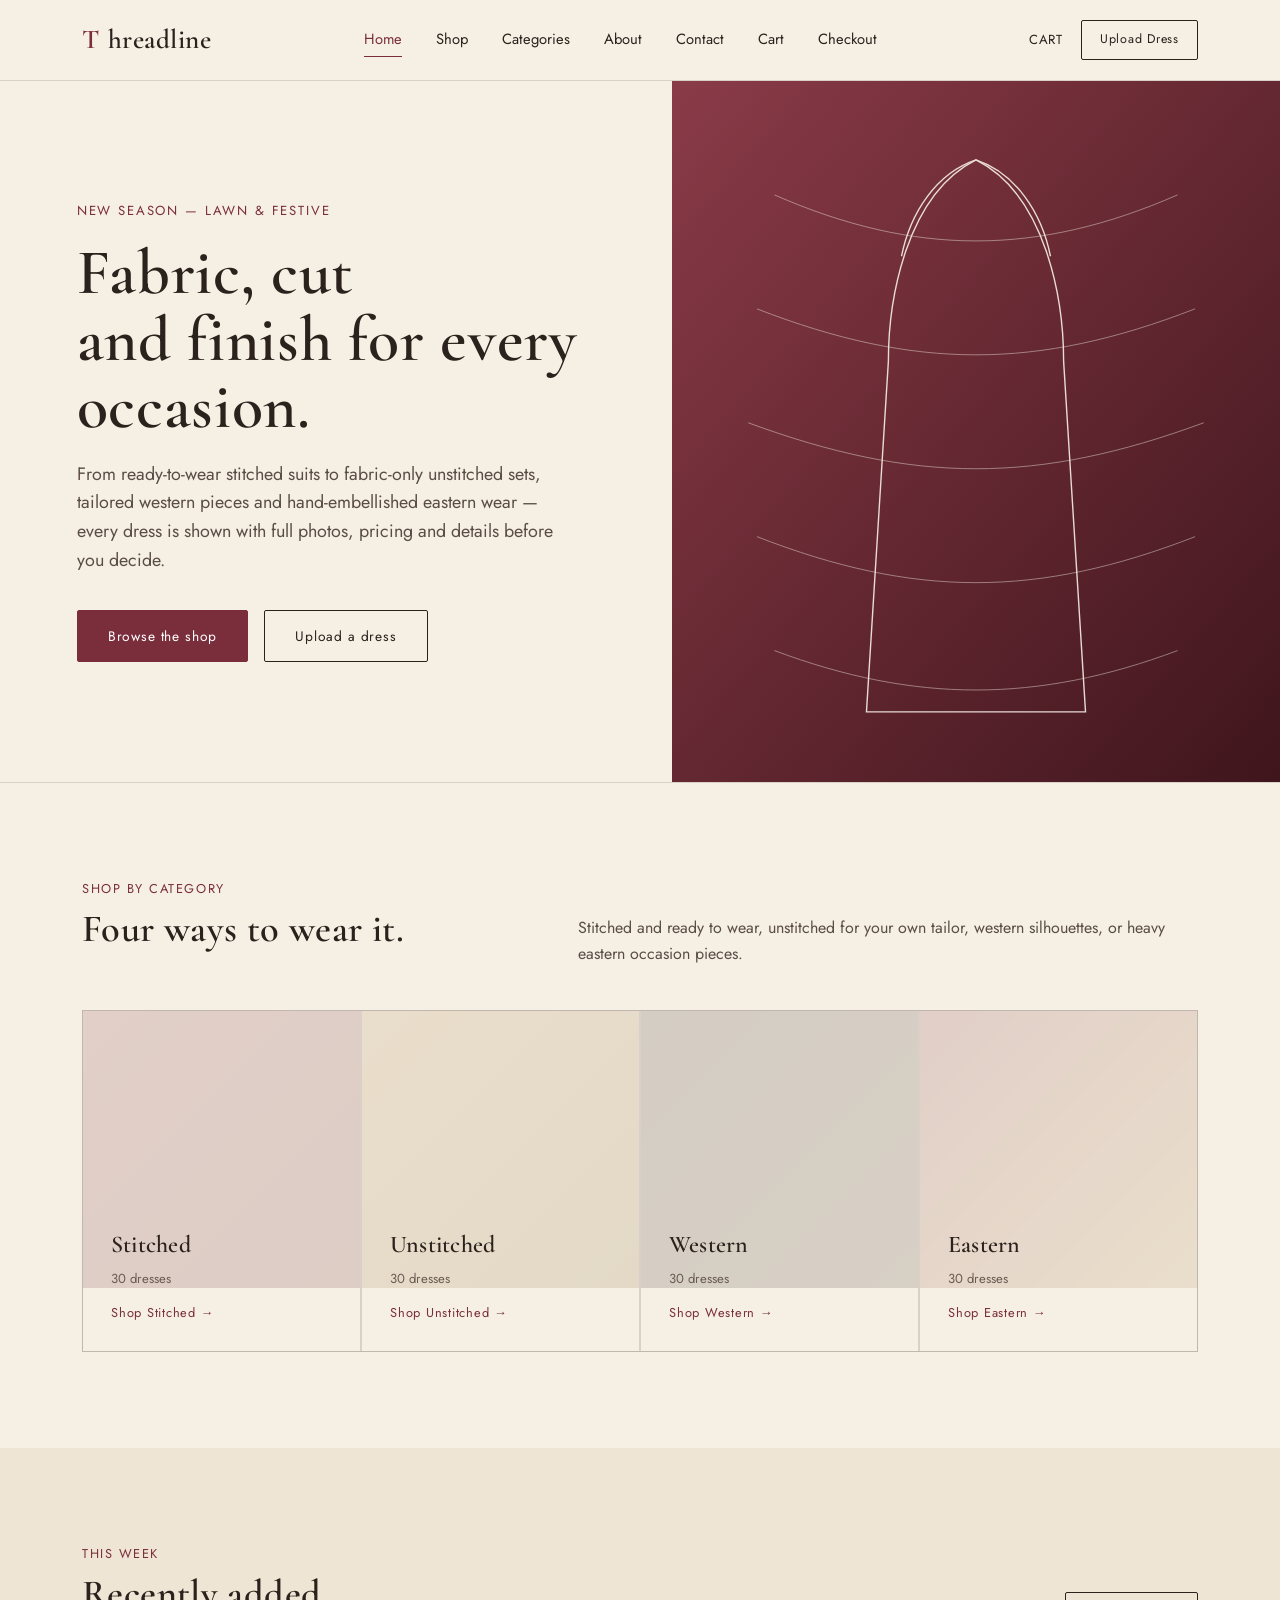
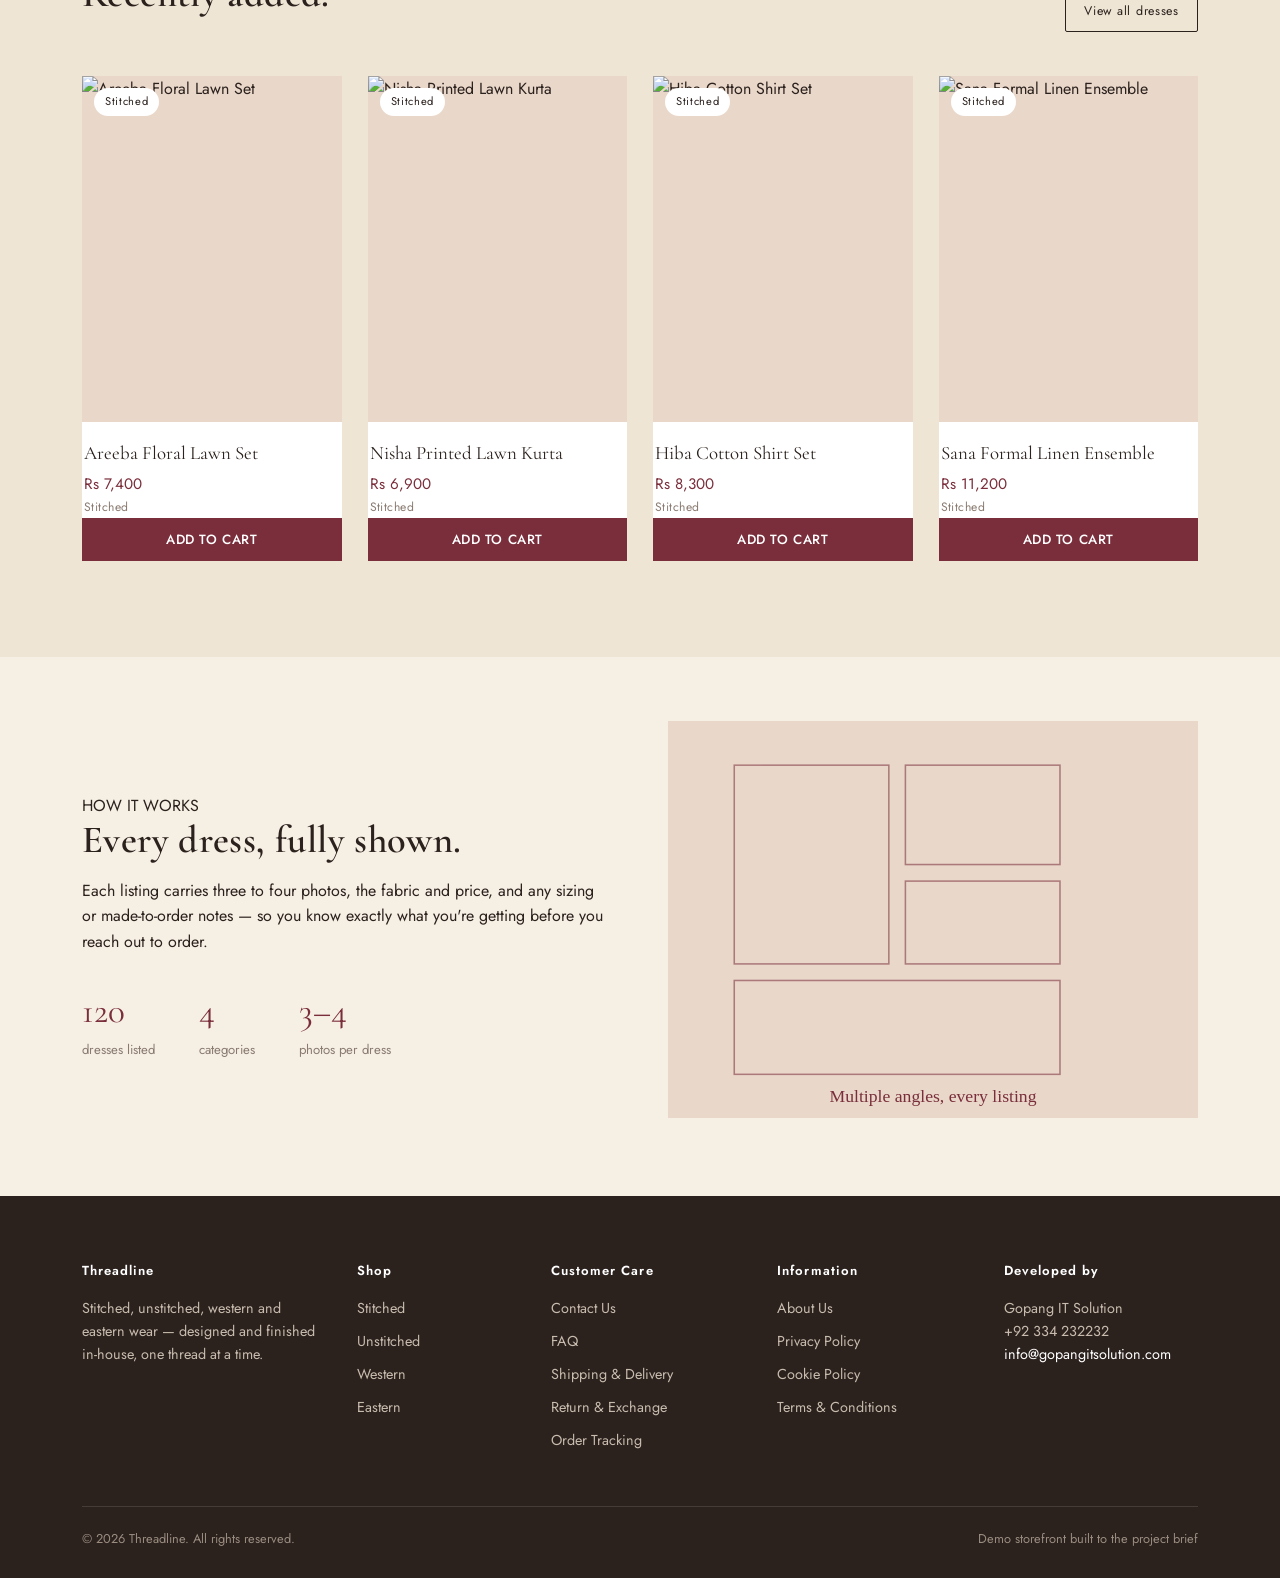
==== index.html @ db579361 "First upload" ====
<!doctype html>
<html lang="en">
<head>
<meta charset="UTF-8">
<meta name="viewport" content="width=device-width, initial-scale=1.0">
<title>Threadline — Stitched, Unstitched, Western &amp; Eastern Wear</title>
<meta name="description" content="Threadline is a clothing brand storefront for stitched, unstitched, western and eastern wear, with each dress shown in multiple photos, pricing and details.">
<link rel="preconnect" href="https://fonts.googleapis.com">
<link href="https://fonts.googleapis.com/css2?family=Cormorant+Garamond:wght@500;600;700&family=Jost:wght@400;500;600&display=swap" rel="stylesheet">
<link rel="stylesheet" href="css/style.css">
</head>
<body>

<header class="site-header">
  <nav class="nav">
    <a href="index.html" class="brand"><span class="brand-mark">T</span>hreadline</a>
    <ul class="nav-links">
      <li><a href="index.html">Home</a></li>
      <li><a href="shop.html">Shop</a></li>
      <li><a href="categories.html">Categories</a></li>
      <li><a href="about.html">About</a></li>
      <li><a href="contact.html">Contact</a></li>
      <li><a href="cart.html">Cart</a></li>
      <li><a href="checkout.html">Checkout</a></li>
    </ul>
    <div class="nav-cta">
      <a href="cart.html" class="cart-link" aria-label="Shopping cart">
        Cart <span class="cart-badge">0</span>
      </a>
      <a href="admin.html" class="btn btn-small">Upload Dress</a>
      <button class="nav-toggle" aria-label="Menu"><span></span><span></span><span></span></button>
    </div>
  </nav>
</header>

<section class="hero">
  <div class="hero-copy">
    <span class="hero-eyebrow">NEW SEASON — LAWN &amp; FESTIVE</span>
    <h1>Fabric, cut and&nbsp;finish for every occasion.</h1>
    <p class="lede">From ready-to-wear stitched suits to fabric-only unstitched sets, tailored western pieces and hand-embellished eastern wear — every dress is shown with full photos, pricing and details before you decide.</p>
    <div class="hero-actions">
      <a href="shop.html" class="btn btn-solid">Browse the shop</a>
      <a href="admin.html" class="btn">Upload a dress</a>
    </div>
  </div>
  <div class="hero-visual">
    <svg viewBox="0 0 700 800" preserveAspectRatio="xMidYMid slice" xmlns="http://www.w3.org/2000/svg">
      <defs>
        <linearGradient id="heroFold" x1="0" y1="0" x2="1" y2="1">
          <stop offset="0" stop-color="#8a3b48"/>
          <stop offset="1" stop-color="#3f151c"/>
        </linearGradient>
      </defs>
      <rect width="700" height="800" fill="url(#heroFold)"/>
      <g fill="none" stroke="#F6EFE4" stroke-width="1" opacity="0.5">
        <path d="M120 130 C280 200 420 200 580 130"/>
        <path d="M100 260 C280 330 420 330 600 260"/>
        <path d="M90 390 C280 460 420 460 610 390"/>
        <path d="M100 520 C280 590 420 590 600 520"/>
        <path d="M120 650 C280 710 420 710 580 650"/>
      </g>
      <g opacity="0.9" stroke="#F6EFE4" stroke-width="1.6" fill="none">
        <path d="M350 90 C270 130 250 250 250 320 L225 720 L475 720 L450 320 C450 250 430 130 350 90 Z"/>
        <path d="M350 90 C305 105 275 150 265 200"/>
        <path d="M350 90 C395 105 425 150 435 200"/>
      </g>
    </svg>
  </div>
</section>

<section class="section">
  <div class="container">
    <div class="section-head">
      <div>
        <span class="kicker">SHOP BY CATEGORY</span>
        <h2>Four ways to wear it.</h2>
      </div>
      <p>Stitched and ready to wear, unstitched for your own tailor, western silhouettes, or heavy eastern occasion pieces.</p>
    </div>
    <div class="category-grid" id="categoryGrid"></div>
  </div>
</section>

<section class="section alt">
  <div class="container">
    <div class="section-head">
      <div>
        <span class="kicker">THIS WEEK</span>
        <h2>Recently added.</h2>
      </div>
      <a href="shop.html" class="btn btn-small">View all dresses</a>
    </div>
    <div class="product-grid" id="featuredGrid"></div>
  </div>
</section>

<section class="section-tight">
  <div class="container split">
    <div>
      <span class="kicker">HOW IT WORKS</span>
      <h2>Every dress, fully shown.</h2>
      <p>Each listing carries three to four photos, the fabric and price, and any sizing or made-to-order notes — so you know exactly what you're getting before you reach out to order.</p>
      <div class="stat-row">
        <div><div class="num" id="statCount">—</div><div class="lbl">dresses listed</div></div>
        <div><div class="num">4</div><div class="lbl">categories</div></div>
        <div><div class="num">3–4</div><div class="lbl">photos per dress</div></div>
      </div>
    </div>
    <div>
      <div class="gallery-main" style="aspect-ratio:4/3;">
        <svg viewBox="0 0 480 360" xmlns="http://www.w3.org/2000/svg" style="width:100%;height:100%;">
          <rect width="480" height="360" fill="#E9D7C9"/>
          <g fill="none" stroke="#7A2E3B" stroke-width="1.4" opacity="0.55">
            <rect x="60" y="40" width="140" height="180"/>
            <rect x="215" y="40" width="140" height="90"/>
            <rect x="215" y="145" width="140" height="75"/>
            <rect x="60" y="235" width="295" height="85"/>
          </g>
          <text x="240" y="345" font-family="Georgia, serif" font-size="16" fill="#7A2E3B" text-anchor="middle">Multiple angles, every listing</text>
        </svg>
      </div>
    </div>
  </div>
</section>

<footer class="site-footer">
  <div class="container">
    <div class="footer-grid">
      <div>
        <h4>Threadline</h4>
        <p>Stitched, unstitched, western and eastern wear — designed and finished in-house, one thread at a time.</p>
      </div>
      <div>
        <h4>Shop</h4>
        <ul>
          <li><a href="shop.html?cat=Stitched">Stitched</a></li>
          <li><a href="shop.html?cat=Unstitched">Unstitched</a></li>
          <li><a href="shop.html?cat=Western">Western</a></li>
          <li><a href="shop.html?cat=Eastern">Eastern</a></li>
        </ul>
      </div>
      <div>
        <h4>Customer Care</h4>
        <ul>
          <li><a href="contact.html">Contact Us</a></li>
          <li><a href="#">FAQ</a></li>
          <li><a href="#">Shipping &amp; Delivery</a></li>
          <li><a href="#">Return &amp; Exchange</a></li>
          <li><a href="#">Order Tracking</a></li>
        </ul>
      </div>
      <div>
        <h4>Information</h4>
        <ul>
          <li><a href="about.html">About Us</a></li>
          <li><a href="#">Privacy Policy</a></li>
          <li><a href="#">Cookie Policy</a></li>
          <li><a href="#">Terms &amp; Conditions</a></li>
        </ul>
      </div>
      <div>
        <h4>Developed by</h4>
        <p>Gopang IT Solution<br>+92 334 232232<br><a href="mailto:info@gopangitsolution.com">info@gopangitsolution.com</a></p>
      </div>
    </div>
    <div class="footer-bottom">
      <span>© <span id="year"></span> Threadline. All rights reserved.</span>
      <span>Demo storefront built to the project brief</span>
    </div>
  </div>
</footer>

<script src="js/data.js"></script>
<script src="js/main.js"></script>
<script>
  function renderCategories(){
    const grid = document.getElementById("categoryGrid");
    grid.innerHTML = CATEGORIES.map(cat => `
      <a class="category-card" href="shop.html?cat=${encodeURIComponent(cat)}">
        ${categorySwatch(cat)}
        <h3>${cat}</h3>
        <span class="count">${categoryCount(cat)} dresses</span>
        <span class="arrow">Shop ${cat} →</span>
      </a>
    `).join("");
  }

  function renderFeatured(){
    const products = loadProducts().slice(0,4);
    const grid = document.getElementById("featuredGrid");
    grid.innerHTML = products.map(productCardHTML).join("");
    document.getElementById("statCount").textContent = loadProducts().length;
  }

  renderCategories();
  renderFeatured();
</script>
</body>
</html>
---- css/style.css ----
/* ============================================================
   RESHAM HOUSE — stylesheet
   Design tokens
   ============================================================ */
:root{
  --maroon:      #7A2E3B;
  --maroon-dark: #5E212C;
  --ivory:       #F6EFE4;
  --ivory-2:     #EFE5D4;
  --ink:         #2B211D;
  --gold:        #AD8A4E;
  --blush:       #E9D7C9;
  --white:       #FFFFFF;
  --line:        rgba(43,33,29,0.14);

  --font-display: 'Cormorant Garamond', 'Georgia', serif;
  --font-body: 'Jost', 'Helvetica Neue', Arial, sans-serif;

  --maxw: 1180px;
  --radius: 2px;
}

*{ box-sizing:border-box; }
html{ scroll-behavior:smooth; }
body{
  margin:0;
  background:var(--ivory);
  color:var(--ink);
  font-family:var(--font-body);
  font-size:16px;
  line-height:1.6;
  -webkit-font-smoothing:antialiased;
}
img{ max-width:100%; display:block; }
a{ color:inherit; text-decoration:none; }
ul{ list-style:none; margin:0; padding:0; }
button{ font-family:inherit; cursor:pointer; }
input,select,textarea{ font-family:inherit; font-size:1rem; }

h1,h2,h3,h4{
  font-family:var(--font-display);
  font-weight:600;
  margin:0 0 .4em;
  color:var(--ink);
  letter-spacing:.01em;
}
h1{ font-size:clamp(2.6rem,5vw,4.4rem); line-height:1.05; font-weight:600; }
h2{ font-size:clamp(1.9rem,3vw,2.6rem); line-height:1.15; }
h3{ font-size:1.5rem; }
p{ margin:0 0 1em; max-width:62ch; }

.container{
  max-width:var(--maxw);
  margin:0 auto;
  padding:0 32px;
}

:focus-visible{
  outline:2px solid var(--maroon);
  outline-offset:3px;
}

@media (prefers-reduced-motion: reduce){
  *{ animation-duration:.001ms !important; transition-duration:.001ms !important; }
}

/* ---------- buttons ---------- */
.btn{
  display:inline-flex;
  align-items:center;
  gap:.5em;
  padding:14px 30px;
  border:1px solid var(--ink);
  background:transparent;
  color:var(--ink);
  font-size:.86rem;
  letter-spacing:.06em;
  border-radius:var(--radius);
  transition:background .25s ease, color .25s ease, border-color .25s ease;
}
.btn:hover{ background:var(--ink); color:var(--ivory); }
.btn-solid{
  background:var(--maroon);
  border-color:var(--maroon);
  color:var(--white);
}
.btn-solid:hover{ background:var(--maroon-dark); border-color:var(--maroon-dark); color:var(--white); }
.btn-ghost{
  border-color:rgba(255,255,255,0.55);
  color:var(--white);
}
.btn-ghost:hover{ background:var(--white); color:var(--ink); }
.btn-small{ padding:9px 18px; font-size:.78rem; }
.btn-block{ width:100%; justify-content:center; }
.btn[disabled]{ opacity:.45; cursor:not-allowed; }

/* ============================================================
   Header / nav
   ============================================================ */
.site-header{
  position:sticky; top:0; z-index:50;
  background:var(--ivory);
  border-bottom:1px solid var(--line);
}
.nav{
  display:flex;
  align-items:center;
  justify-content:space-between;
  padding:18px 32px;
  max-width:var(--maxw);
  margin:0 auto;
}
.brand{
  font-family:var(--font-display);
  font-size:1.7rem;
  font-weight:600;
  letter-spacing:.02em;
  display:flex;
  align-items:baseline;
  gap:8px;
}
.brand .brand-mark{ color:var(--maroon); }
.nav-links{
  display:flex;
  gap:34px;
  font-size:.92rem;
}
.nav-links a{
  position:relative;
  padding:4px 0;
  color:var(--ink);
}
.nav-links a.active,
.nav-links a:hover{ color:var(--maroon); }
.nav-links a.active::after{
  content:"";
  position:absolute; left:0; right:0; bottom:-3px;
  height:1px; background:var(--maroon);
}
.nav-cta{ display:flex; align-items:center; gap:18px; }
.cart-link{
  display:inline-flex; align-items:center; gap:8px;
  font-size:.82rem; letter-spacing:.06em; text-transform:uppercase; color:var(--ink);
}
.cart-badge{
  display:inline-flex; align-items:center; justify-content:center;
  min-width:20px; height:20px; border-radius:50%;
  background:var(--maroon); color:#fff; font-size:.68rem; padding:0 6px;
}
.nav-toggle{
  display:none;
  background:none; border:none;
  flex-direction:column; gap:5px;
  padding:6px;
}
.nav-toggle span{ width:24px; height:1px; background:var(--ink); display:block; }

@media (max-width:860px){
  .nav-links{
    position:absolute; top:100%; left:0; right:0;
    background:var(--ivory);
    flex-direction:column;
    padding:8px 32px 26px;
    border-bottom:1px solid var(--line);
    display:none;
    gap:18px;
  }
  .nav-links.open{ display:flex; }
  .nav-toggle{ display:flex; }
}

/* ============================================================
   Hero
   ============================================================ */
.hero{
  display:grid;
  grid-template-columns:1.05fr .95fr;
  align-items:stretch;
  min-height:78vh;
  border-bottom:1px solid var(--line);
}
.hero-copy{
  display:flex;
  flex-direction:column;
  justify-content:center;
  padding:64px clamp(32px,6vw,88px);
}
.hero-eyebrow{
  font-size:.82rem;
  color:var(--maroon);
  letter-spacing:.14em;
  margin-bottom:18px;
}
.hero-copy h1{ margin-bottom:.3em; }
.hero-copy .lede{
  font-size:1.12rem;
  color:#5a4d46;
  max-width:44ch;
  margin-bottom:2em;
}
.hero-actions{ display:flex; gap:16px; flex-wrap:wrap; }
.hero-visual{
  position:relative;
  overflow:hidden;
  background:linear-gradient(160deg,var(--maroon) 0%, var(--maroon-dark) 55%, #40151d 100%);
}
.hero-visual svg{ width:100%; height:100%; display:block; }

@media (max-width:900px){
  .hero{ grid-template-columns:1fr; min-height:auto; }
  .hero-visual{ height:52vw; order:-1; }
  .hero-copy{ padding:48px 24px; }
}

/* ============================================================
   Section scaffolding
   ============================================================ */
.section{ padding:96px 0; }
.section-tight{ padding:64px 0; }
.section-head{
  display:flex;
  align-items:flex-end;
  justify-content:space-between;
  gap:24px;
  margin-bottom:44px;
  flex-wrap:wrap;
}
.section-head .kicker{
  font-size:.8rem;
  color:var(--maroon);
  letter-spacing:.12em;
  margin-bottom:.6em;
  display:block;
}
.section-head p{ color:#5a4d46; margin:0; }
.alt{ background:var(--ivory-2); }

/* ---------- category cards ---------- */
.category-grid{
  display:grid;
  grid-template-columns:repeat(4,1fr);
  gap:2px;
  background:var(--line);
  border:1px solid var(--line);
}
.category-card{
  background:var(--ivory);
  position:relative;
  min-height:340px;
  display:flex;
  flex-direction:column;
  justify-content:flex-end;
  padding:28px;
  overflow:hidden;
  transition:background .3s ease;
}
.category-card .swatch{
  position:absolute; inset:0;
  opacity:.16;
  transition:opacity .35s ease, transform .6s ease;
}
.category-card:hover .swatch{ opacity:.28; transform:scale(1.04); }
.category-card h3{ position:relative; margin-bottom:.15em; }
.category-card .count{
  position:relative;
  font-size:.82rem;
  color:#6b5c53;
}
.category-card .arrow{
  position:relative;
  margin-top:14px;
  font-size:.8rem;
  letter-spacing:.06em;
  color:var(--maroon);
}

@media (max-width:900px){
  .category-grid{ grid-template-columns:repeat(2,1fr); }
}
@media (max-width:520px){
  .category-grid{ grid-template-columns:1fr; }
}

/* ============================================================
   Product grid / cards
   ============================================================ */
.toolbar{
  display:flex;
  align-items:center;
  justify-content:space-between;
  flex-wrap:wrap;
  gap:16px;
  margin-bottom:36px;
  padding-bottom:20px;
  border-bottom:1px solid var(--line);
}
.filter-tabs{
  display:flex;
  gap:8px;
  flex-wrap:wrap;
}
.filter-tabs button{
  background:transparent;
  border:1px solid var(--line);
  padding:9px 18px;
  font-size:.82rem;
  letter-spacing:.03em;
  color:var(--ink);
  border-radius:20px;
  transition:all .2s ease;
}
.filter-tabs button.active,
.filter-tabs button:hover{
  background:var(--maroon);
  border-color:var(--maroon);
  color:var(--white);
}
.search-box{
  display:flex;
  align-items:center;
  border-bottom:1px solid var(--ink);
  padding:6px 2px;
  min-width:220px;
}
.search-box input{
  border:none; background:none; outline:none;
  width:100%; font-size:.92rem; color:var(--ink);
}

.product-grid{
  display:grid;
  grid-template-columns:repeat(auto-fill,minmax(240px,1fr));
  gap:34px 26px;
}
.product-card{
  display:block;
  background:var(--white);
}
.product-card-link{ display:block; }
.product-thumb{
  position:relative;
  aspect-ratio:3/4;
  overflow:hidden;
  background:var(--blush);
}
.product-thumb img{
  width:100%; height:100%; object-fit:cover;
  transition:transform .5s ease, opacity .4s ease;
}
.product-card:hover .product-thumb img{ transform:scale(1.045); }
.product-thumb .img-alt{
  position:absolute; inset:0;
  opacity:0;
  transition:opacity .4s ease;
}
.product-card:hover .img-alt{ opacity:1; }
.product-tag{
  position:absolute; top:12px; left:12px;
  background:var(--white);
  color:var(--ink);
  font-size:.7rem;
  letter-spacing:.06em;
  padding:5px 11px;
  border-radius:16px;
}
.product-info{ padding:16px 2px 0; }
.product-info .p-name{
  font-family:var(--font-display);
  font-size:1.18rem;
  margin-bottom:.2em;
}
.product-info .p-price{
  color:var(--maroon);
  font-size:.95rem;
}
.product-info .p-cat{
  font-size:.76rem;
  color:#8a7b71;
  letter-spacing:.04em;
  margin-top:2px;
}
.mini-cart-btn{
  width:100%; border:0; background:var(--maroon); color:#fff;
  padding:12px 16px; font-weight:500; letter-spacing:.04em; text-transform:uppercase;
  transition:background .2s ease;
}
.mini-cart-btn:hover{ background:var(--maroon-dark); }
.empty-state{
  text-align:center;
  padding:80px 20px;
  color:#7c6d63;
  border:1px dashed var(--line);
}
.empty-state h3{ color:var(--ink); }

/* ============================================================
   Product detail
   ============================================================ */
.detail-wrap{
  display:grid;
  grid-template-columns:1fr 1fr;
  gap:56px;
  align-items:flex-start;
}
.gallery-main{
  aspect-ratio:3/4;
  overflow:hidden;
  background:var(--blush);
  margin-bottom:14px;
}
.gallery-main img{ width:100%; height:100%; object-fit:cover; }
.gallery-thumbs{
  display:flex;
  gap:10px;
  flex-wrap:wrap;
}
.gallery-thumbs button{
  width:76px; height:96px;
  padding:0; border:1px solid var(--line);
  background:var(--blush);
  overflow:hidden;
}
.gallery-thumbs button.active{ border-color:var(--maroon); border-width:2px; }
.gallery-thumbs img{ width:100%; height:100%; object-fit:cover; }

.detail-info .p-cat{
  font-size:.8rem;
  letter-spacing:.1em;
  color:var(--maroon);
  margin-bottom:.6em;
  display:block;
}
.detail-info h1{ font-size:clamp(2rem,3.4vw,2.7rem); margin-bottom:.25em; }
.detail-info .price{
  font-size:1.4rem;
  color:var(--maroon);
  font-family:var(--font-display);
  margin-bottom:1.2em;
}
.detail-info .desc{
  color:#4a3f39;
  border-top:1px solid var(--line);
  padding-top:22px;
  margin-bottom:26px;
}
.spec-row{
  display:flex;
  justify-content:space-between;
  padding:11px 0;
  border-top:1px solid var(--line);
  font-size:.9rem;
}
.spec-row:last-of-type{ border-bottom:1px solid var(--line); }
.spec-row span:first-child{ color:#8a7b71; }

@media (max-width:820px){
  .detail-wrap{ grid-template-columns:1fr; gap:32px; }
}

/* ============================================================
   Admin / upload form
   ============================================================ */
.admin-shell{
  display:grid;
  grid-template-columns:1fr 1.15fr;
  gap:56px;
  align-items:flex-start;
}
.form-card{
  background:var(--white);
  border:1px solid var(--line);
  padding:36px;
}
.field{ margin-bottom:22px; }
.field label{
  display:block;
  font-size:.82rem;
  letter-spacing:.03em;
  color:#5a4d46;
  margin-bottom:8px;
}
.field input[type=text],
.field input[type=number],
.field select,
.field textarea{
  width:100%;
  padding:12px 14px;
  border:1px solid var(--line);
  background:var(--ivory);
  border-radius:var(--radius);
  color:var(--ink);
}
.field textarea{ resize:vertical; min-height:110px; }
.field-row{ display:grid; grid-template-columns:1fr 1fr; gap:18px; }
.upload-slots{
  display:grid;
  grid-template-columns:repeat(4,1fr);
  gap:10px;
}
.upload-slot{
  aspect-ratio:3/4;
  border:1px dashed var(--line);
  background:var(--ivory);
  display:flex;
  align-items:center;
  justify-content:center;
  position:relative;
  overflow:hidden;
  cursor:pointer;
  font-size:.72rem;
  color:#8a7b71;
  text-align:center;
  padding:6px;
}
.upload-slot img{ position:absolute; inset:0; width:100%; height:100%; object-fit:cover; }
.upload-slot input{ position:absolute; inset:0; opacity:0; cursor:pointer; }
.upload-slot .remove{
  position:absolute; top:4px; right:4px;
  background:rgba(43,33,29,.75);
  color:#fff;
  width:20px; height:20px;
  border-radius:50%;
  display:flex; align-items:center; justify-content:center;
  font-size:.7rem;
  z-index:2;
}
.hint{ font-size:.78rem; color:#8a7b71; margin-top:8px; }
.form-msg{
  margin-top:18px;
  padding:12px 16px;
  font-size:.88rem;
  border-radius:var(--radius);
  display:none;
}
.form-msg.show{ display:block; }
.form-msg.ok{ background:#eef4ea; color:#3a5a2f; border:1px solid #c9ddc0; }
.form-msg.err{ background:#f7e9e9; color:#8a2c2c; border:1px solid #e5c1c1; }

.cart-layout,
.checkout-layout{
  display:grid;
  grid-template-columns:1.4fr .8fr;
  gap:40px;
  align-items:start;
}
.cart-items{ display:grid; gap:18px; }
.cart-item{
  display:grid; grid-template-columns:120px 1fr; gap:18px;
  padding:18px; background:var(--white); border:1px solid var(--line);
}
.cart-item img{ width:120px; height:160px; object-fit:cover; }
.cart-copy{ display:flex; flex-direction:column; }
.cart-head{ display:flex; justify-content:space-between; gap:14px; align-items:flex-start; }
.cart-head h3{ font-size:1.4rem; margin:0; }
.cart-meta{ color:#7b635a; margin-top:4px; }
.qty-controls{
  display:inline-flex; align-items:center; gap:12px; margin:18px 0 10px;
  border:1px solid var(--line); width:max-content; padding:6px 10px;
}
.qty-controls button{
  width:28px; height:28px; border:none; background:var(--ivory); color:var(--ink);
  font-size:1.2rem; line-height:1;
}
.cart-line-total{ font-weight:600; color:var(--maroon); margin-top:auto; }
.remove-btn{
  background:none; border:1px solid var(--line); padding:6px 10px; color:#8a2c2c;
}
.summary-card{
  background:var(--white); border:1px solid var(--line); padding:28px 24px;
}
.summary-row{
  display:flex; justify-content:space-between; gap:14px; padding:10px 0; border-bottom:1px solid var(--line);
}
.summary-row.total{ border-top:1px solid var(--line); border-bottom:none; font-size:1.08rem; color:var(--maroon); }
.summary-card .btn{ margin-top:18px; }
.payment-options{ display:grid; gap:10px; }
.radio-option{
  display:flex; align-items:center; gap:10px; padding:12px 14px; border:1px solid var(--line); background:var(--ivory);
}
.checkout-form{ margin-bottom:0; }
.confirmation-shell{ display:flex; justify-content:center; }
.confirmation-card{
  max-width:760px; width:100%; background:var(--white); border:1px solid var(--line); padding:38px 32px;
}
.confirmation-box{ margin-top:18px; }
.lead{ font-size:1.08rem; color:#5a4d46; }
.cta-row{ display:flex; gap:14px; flex-wrap:wrap; margin-top:22px; }

.admin-list{ border-top:1px solid var(--line); }
.admin-row{
  display:grid;
  grid-template-columns:64px 1fr auto auto;
  gap:16px;
  align-items:center;
  padding:14px 0;
  border-bottom:1px solid var(--line);
}
.admin-row .thumb{
  width:64px; height:80px;
  object-fit:cover;
  background:var(--blush);
}
.admin-row .name{ font-family:var(--font-display); font-size:1.05rem; }
.admin-row .meta{ font-size:.78rem; color:#8a7b71; }
.admin-row .del{
  background:none; border:1px solid var(--line);
  padding:7px 14px; font-size:.75rem;
  color:#8a2c2c; border-radius:16px;
}
.admin-row .del:hover{ background:#f7e9e9; border-color:#e5c1c1; }

@media (max-width:820px){
  .admin-shell{ grid-template-columns:1fr; }
  .upload-slots{ grid-template-columns:repeat(4,1fr); }
  .cart-layout,
  .checkout-layout{ grid-template-columns:1fr; }
}

/* ============================================================
   Misc pages (about / contact)
   ============================================================ */
.split{
  display:grid;
  grid-template-columns:1fr 1fr;
  gap:56px;
  align-items:center;
}
@media (max-width:820px){ .split{ grid-template-columns:1fr; } }

.stat-row{ display:flex; gap:44px; margin-top:28px; flex-wrap:wrap; }
.stat-row .num{ font-family:var(--font-display); font-size:2.2rem; color:var(--maroon); }
.stat-row .lbl{ font-size:.82rem; color:#8a7b71; }

.contact-grid{
  display:grid;
  grid-template-columns:.9fr 1.1fr;
  gap:56px;
}
@media (max-width:820px){ .contact-grid{ grid-template-columns:1fr; } }

/* ============================================================
   Footer
   ============================================================ */
.site-footer{
  background:var(--ink);
  color:#e8ddd2;
  padding:64px 0 28px;
}
.footer-grid{
  display:grid;
  grid-template-columns:1.5fr 1fr 1.2fr 1.2fr 1.2fr;
  gap:32px;
  padding-bottom:44px;
  border-bottom:1px solid rgba(255,255,255,.12);
}
.footer-grid h4{
  color:#fff;
  font-size:.82rem;
  letter-spacing:.08em;
  margin-bottom:16px;
  font-family:var(--font-body);
}
.footer-grid ul li{ margin-bottom:10px; font-size:.9rem; }
.footer-grid ul a{ color:#c8bcae; }
.footer-grid ul a:hover{ color:#fff; }
.footer-grid p{ color:#c8bcae; font-size:.9rem; }
.footer-grid p a{ color:#fff; }
.footer-bottom{
  display:flex;
  justify-content:space-between;
  padding-top:22px;
  font-size:.8rem;
  color:#9a8d80;
  flex-wrap:wrap;
  gap:10px;
}
@media (max-width:820px){
  .footer-grid{ grid-template-columns:1fr 1fr; }
}
@media (max-width:520px){
  .footer-grid{ grid-template-columns:1fr; }
}
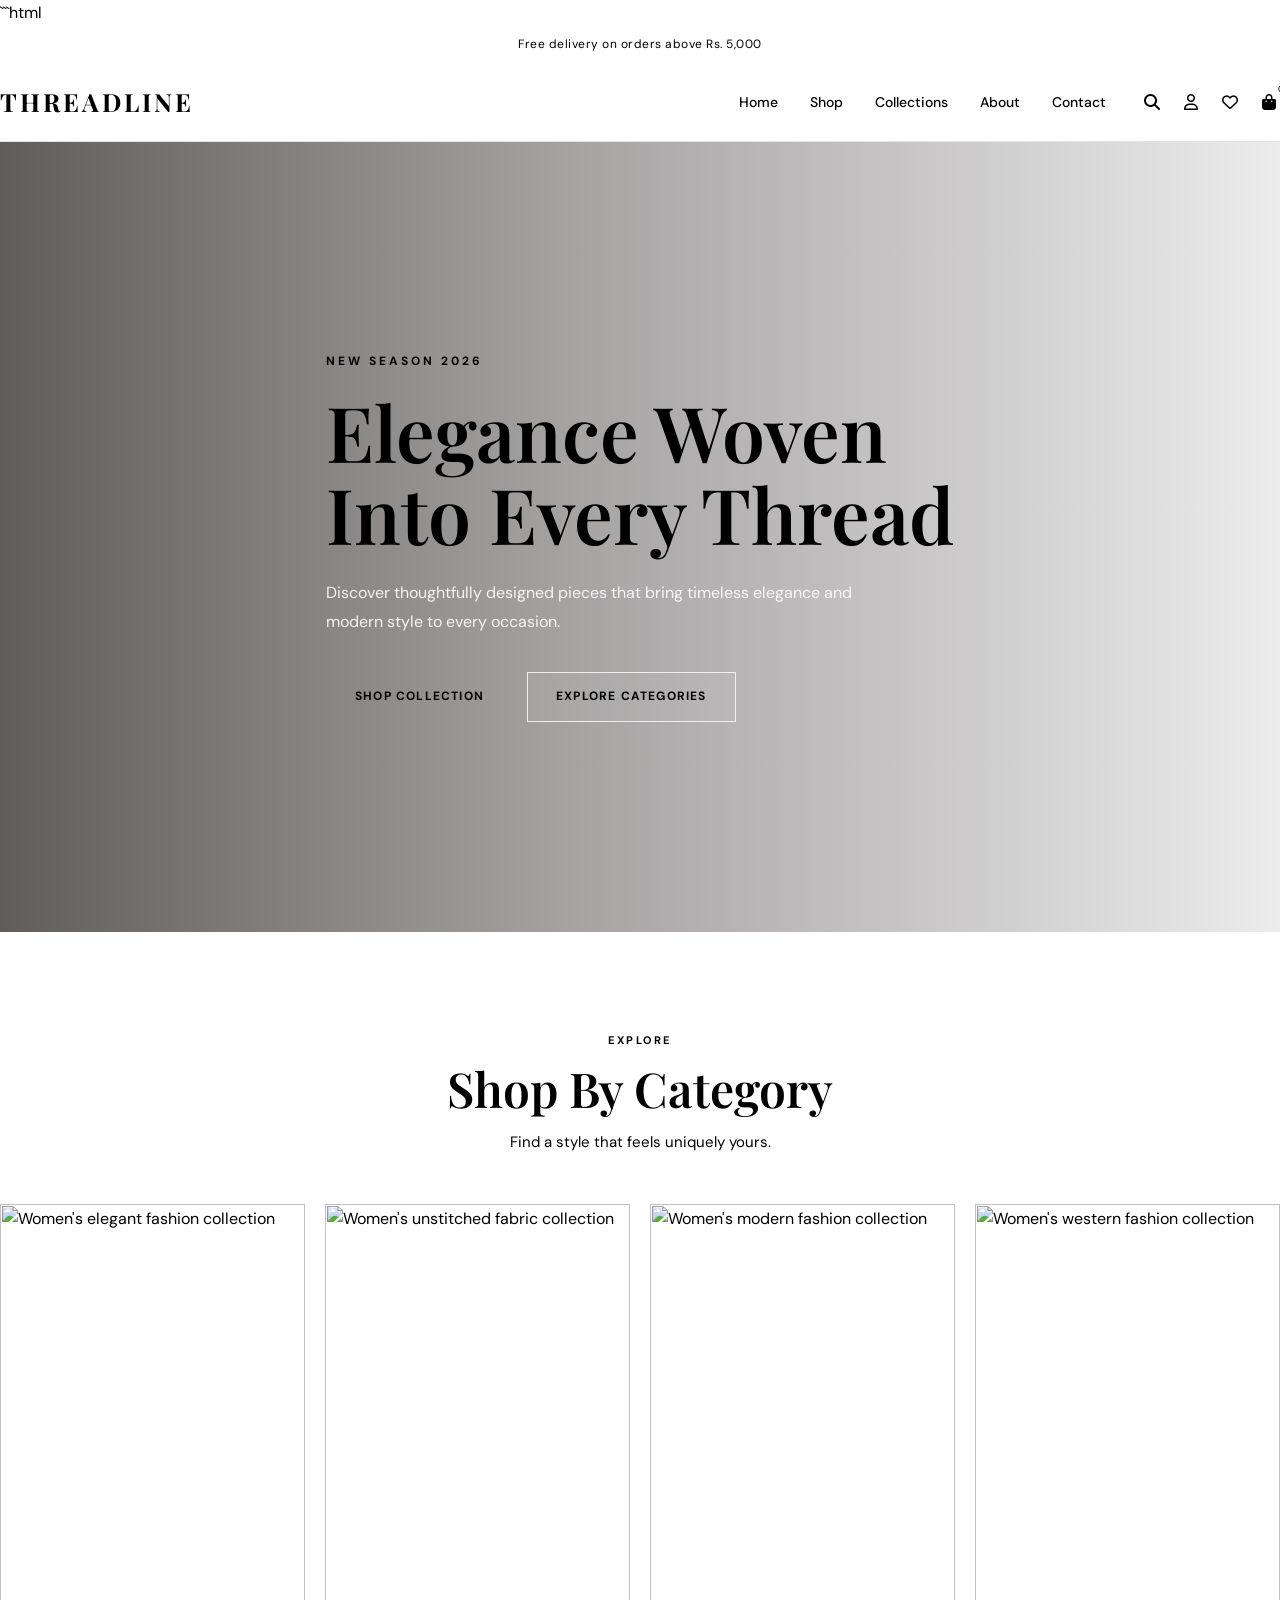
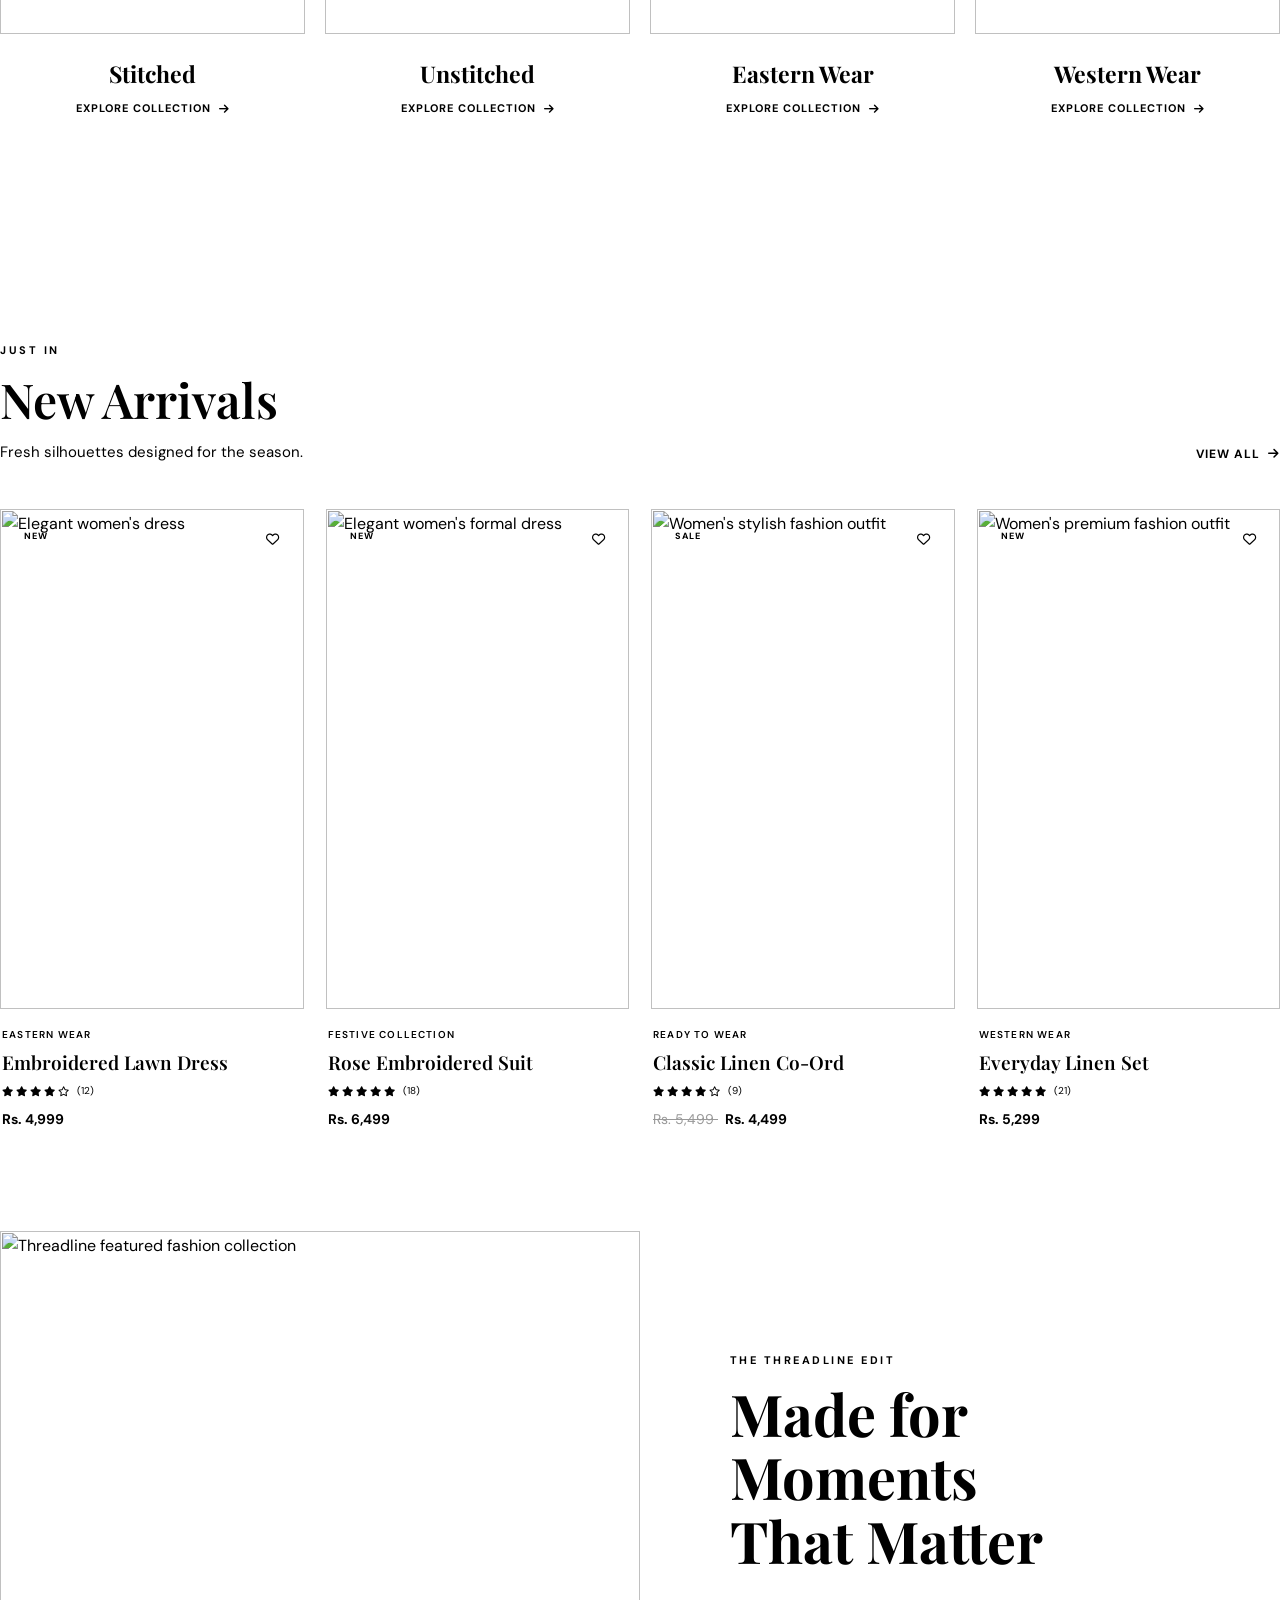
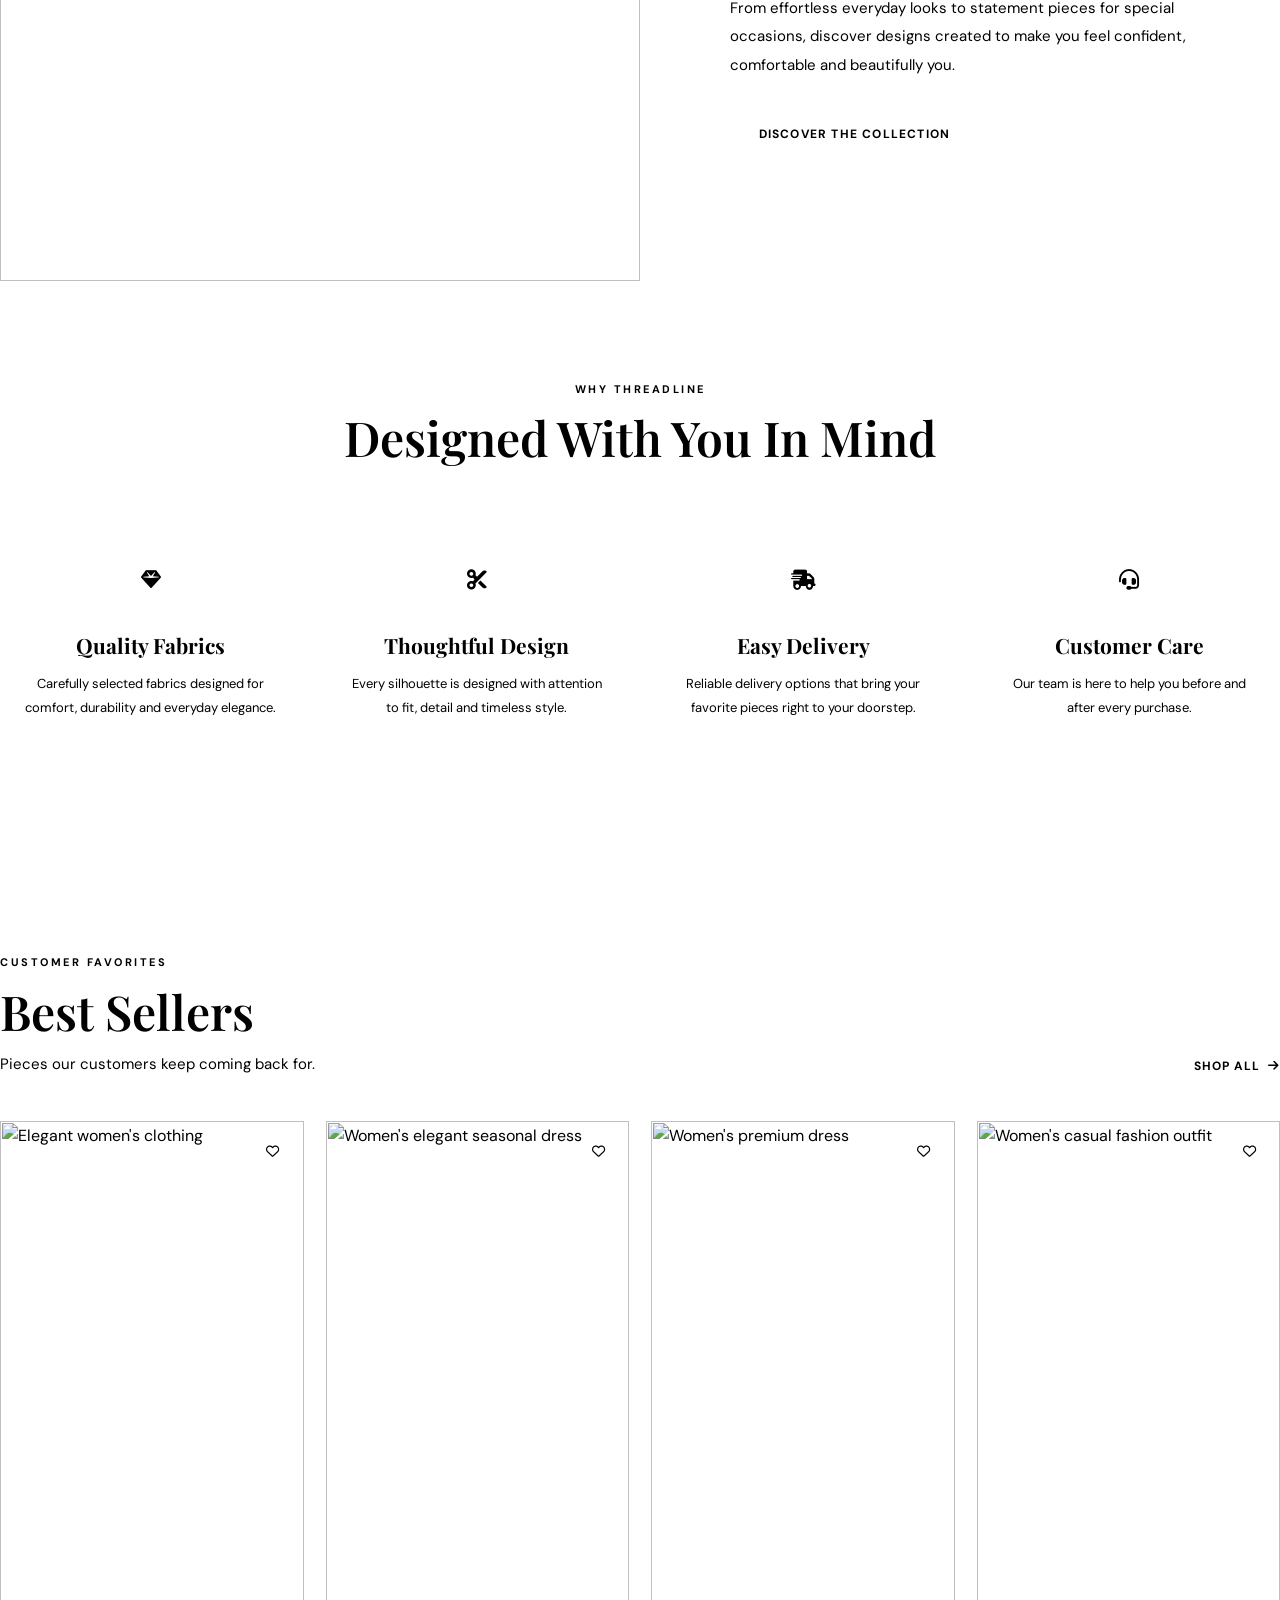
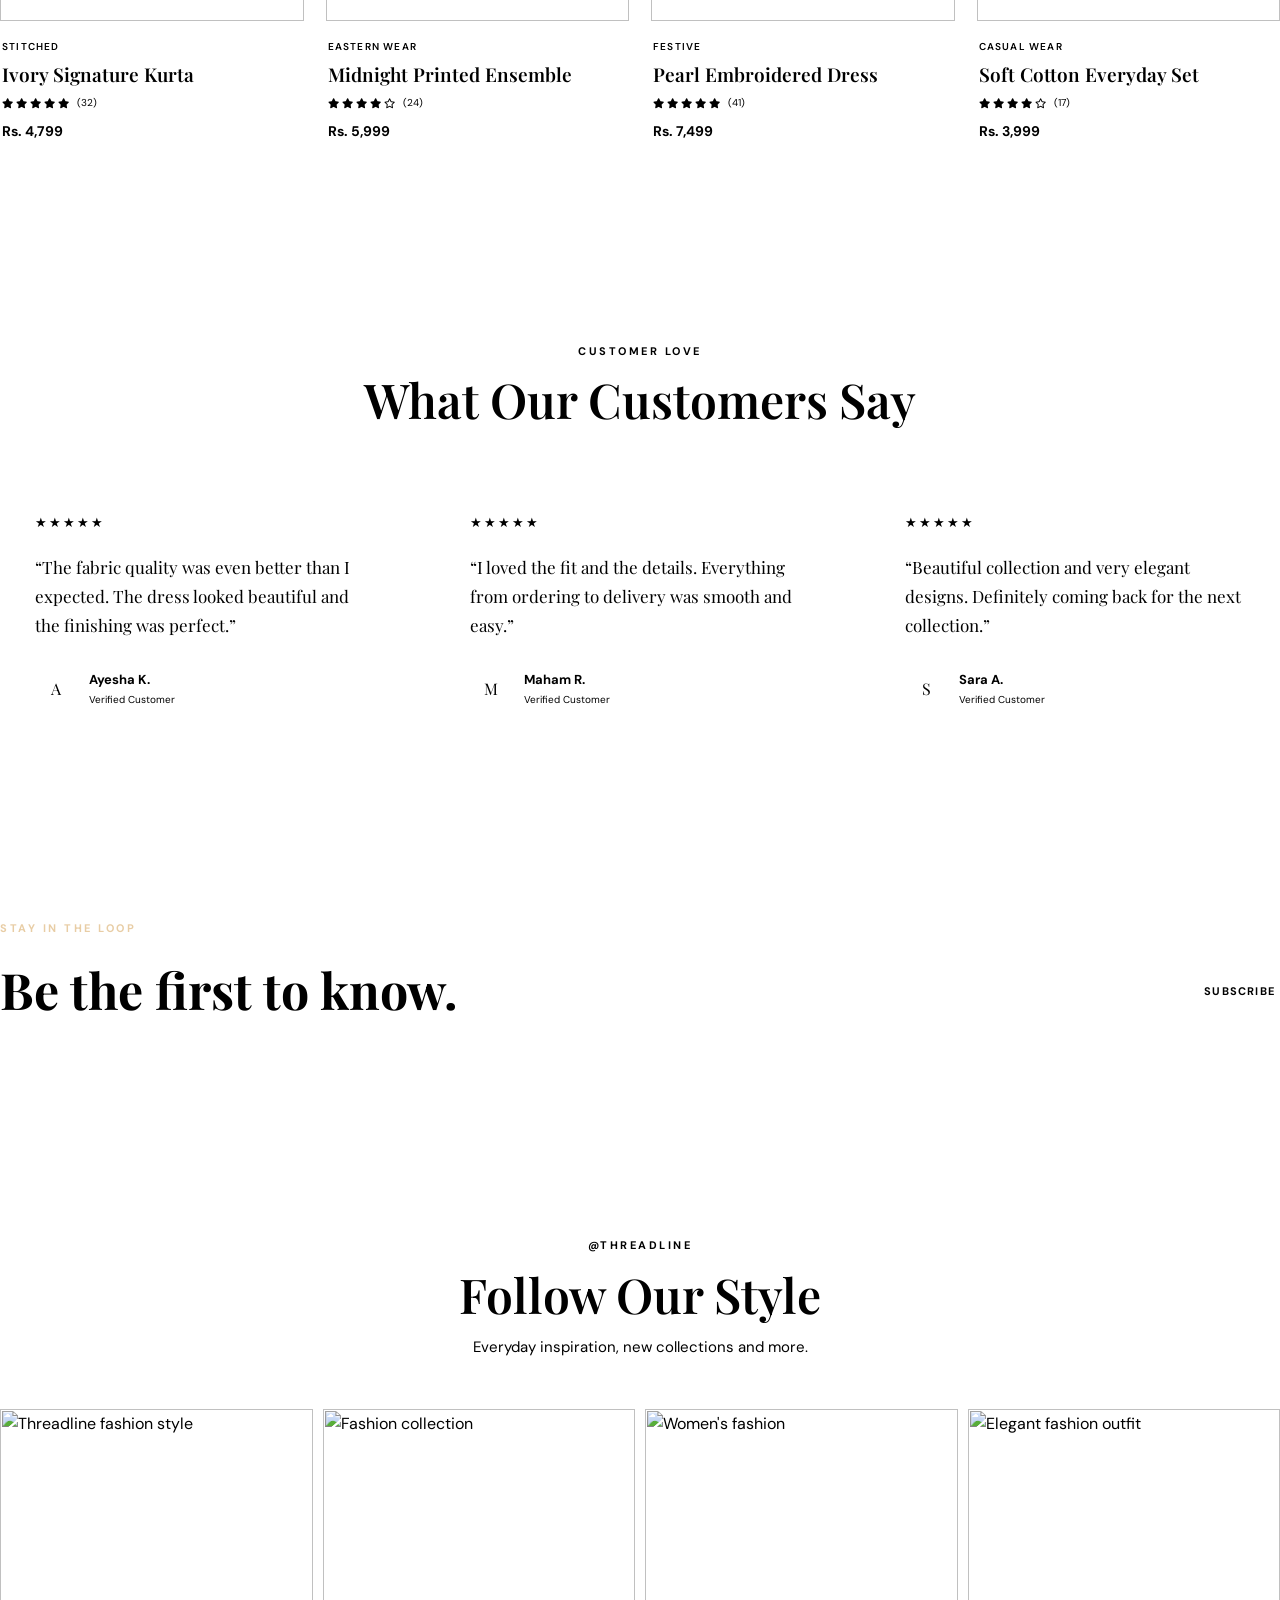
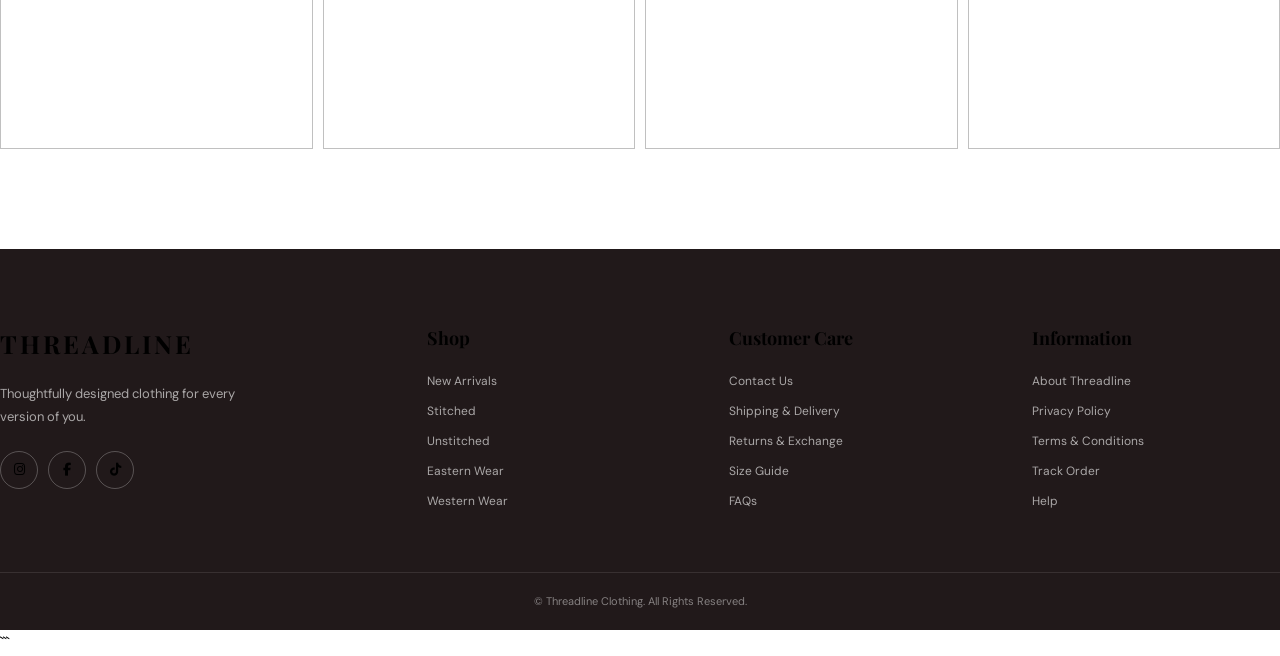
==== commit e1921ce6: "Updated website design" ====
--- a/index.html
+++ b/index.html
@@ -1,199 +1,1330 @@
-<!doctype html>
+```html
+<!DOCTYPE html>
 <html lang="en">
 <head>
-<meta charset="UTF-8">
-<meta name="viewport" content="width=device-width, initial-scale=1.0">
-<title>Threadline — Stitched, Unstitched, Western &amp; Eastern Wear</title>
-<meta name="description" content="Threadline is a clothing brand storefront for stitched, unstitched, western and eastern wear, with each dress shown in multiple photos, pricing and details.">
-<link rel="preconnect" href="https://fonts.googleapis.com">
-<link href="https://fonts.googleapis.com/css2?family=Cormorant+Garamond:wght@500;600;700&family=Jost:wght@400;500;600&display=swap" rel="stylesheet">
-<link rel="stylesheet" href="css/style.css">
+    <meta charset="UTF-8">
+
+    <meta name="viewport" content="width=device-width, initial-scale=1.0">
+
+    <title>Threadline Clothing | Timeless Style, Modern Elegance</title>
+
+    <meta name="description"
+          content="Discover Threadline Clothing — elegant stitched, unstitched, eastern and western wear designed for every occasion.">
+
+    <meta name="keywords"
+          content="Threadline Clothing, women's clothing, Pakistani dresses, stitched dresses, unstitched fabric, eastern wear, western wear">
+
+    <meta name="author" content="Threadline Clothing">
+
+    <!-- Google Font -->
+    <link rel="preconnect" href="https://fonts.googleapis.com">
+    <link rel="preconnect" href="https://fonts.gstatic.com" crossorigin>
+
+    <link href="https://fonts.googleapis.com/css2?family=DM+Sans:wght@400;500;600;700&family=Playfair+Display:wght@500;600;700&display=swap"
+          rel="stylesheet">
+
+    <!-- Font Awesome -->
+    <link rel="stylesheet"
+          href="https://cdnjs.cloudflare.com/ajax/libs/font-awesome/6.5.2/css/all.min.css">
+
+    <!-- Main CSS -->
+    <link rel="stylesheet" href="css/style.css">
 </head>
+
 <body>
 
+<!-- =========================================================
+     TOP ANNOUNCEMENT BAR
+========================================================= -->
+
+<div class="announcement-bar">
+    <p>Free delivery on orders above Rs. 5,000</p>
+</div>
+
+
+<!-- =========================================================
+     NAVBAR
+========================================================= -->
+
 <header class="site-header">
-  <nav class="nav">
-    <a href="index.html" class="brand"><span class="brand-mark">T</span>hreadline</a>
-    <ul class="nav-links">
-      <li><a href="index.html">Home</a></li>
-      <li><a href="shop.html">Shop</a></li>
-      <li><a href="categories.html">Categories</a></li>
-      <li><a href="about.html">About</a></li>
-      <li><a href="contact.html">Contact</a></li>
-      <li><a href="cart.html">Cart</a></li>
-      <li><a href="checkout.html">Checkout</a></li>
-    </ul>
-    <div class="nav-cta">
-      <a href="cart.html" class="cart-link" aria-label="Shopping cart">
-        Cart <span class="cart-badge">0</span>
-      </a>
-      <a href="admin.html" class="btn btn-small">Upload Dress</a>
-      <button class="nav-toggle" aria-label="Menu"><span></span><span></span><span></span></button>
+
+    <div class="container nav-container">
+
+        <a href="index.html" class="brand-logo">
+            THREADLINE
+        </a>
+
+        <button class="nav-toggle"
+                aria-label="Open navigation menu"
+                type="button">
+            <i class="fa-solid fa-bars"></i>
+        </button>
+
+        <nav class="site-nav">
+
+            <a href="index.html" class="active">Home</a>
+
+            <a href="shop.html">Shop</a>
+
+            <a href="categories.html">Collections</a>
+
+            <a href="about.html">About</a>
+
+            <a href="contact.html">Contact</a>
+
+        </nav>
+
+        <div class="nav-actions">
+
+            <a href="shop.html" aria-label="Search">
+                <i class="fa-solid fa-magnifying-glass"></i>
+            </a>
+
+            <a href="#" aria-label="Account">
+                <i class="fa-regular fa-user"></i>
+            </a>
+
+            <a href="#" aria-label="Wishlist">
+                <i class="fa-regular fa-heart"></i>
+            </a>
+
+            <a href="cart.html" class="cart-link" aria-label="Shopping cart">
+                <i class="fa-solid fa-bag-shopping"></i>
+                <span class="cart-count">0</span>
+            </a>
+
+        </div>
+
     </div>
-  </nav>
+
 </header>
 
-<section class="hero">
-  <div class="hero-copy">
-    <span class="hero-eyebrow">NEW SEASON — LAWN &amp; FESTIVE</span>
-    <h1>Fabric, cut and&nbsp;finish for every occasion.</h1>
-    <p class="lede">From ready-to-wear stitched suits to fabric-only unstitched sets, tailored western pieces and hand-embellished eastern wear — every dress is shown with full photos, pricing and details before you decide.</p>
-    <div class="hero-actions">
-      <a href="shop.html" class="btn btn-solid">Browse the shop</a>
-      <a href="admin.html" class="btn">Upload a dress</a>
+
+<main>
+
+
+<!-- =========================================================
+     HERO SECTION
+========================================================= -->
+
+<section class="hero-section">
+
+    <div class="hero-overlay"></div>
+
+    <div class="container hero-content">
+
+        <p class="hero-eyebrow">
+            NEW SEASON 2026
+        </p>
+
+        <h1>
+            Elegance Woven<br>
+            Into Every Thread
+        </h1>
+
+        <p class="hero-description">
+            Discover thoughtfully designed pieces that bring
+            timeless elegance and modern style to every occasion.
+        </p>
+
+        <div class="hero-buttons">
+
+            <a href="shop.html" class="btn btn-primary">
+                Shop Collection
+            </a>
+
+            <a href="categories.html" class="btn btn-outline">
+                Explore Categories
+            </a>
+
+        </div>
+
     </div>
-  </div>
-  <div class="hero-visual">
-    <svg viewBox="0 0 700 800" preserveAspectRatio="xMidYMid slice" xmlns="http://www.w3.org/2000/svg">
-      <defs>
-        <linearGradient id="heroFold" x1="0" y1="0" x2="1" y2="1">
-          <stop offset="0" stop-color="#8a3b48"/>
-          <stop offset="1" stop-color="#3f151c"/>
-        </linearGradient>
-      </defs>
-      <rect width="700" height="800" fill="url(#heroFold)"/>
-      <g fill="none" stroke="#F6EFE4" stroke-width="1" opacity="0.5">
-        <path d="M120 130 C280 200 420 200 580 130"/>
-        <path d="M100 260 C280 330 420 330 600 260"/>
-        <path d="M90 390 C280 460 420 460 610 390"/>
-        <path d="M100 520 C280 590 420 590 600 520"/>
-        <path d="M120 650 C280 710 420 710 580 650"/>
-      </g>
-      <g opacity="0.9" stroke="#F6EFE4" stroke-width="1.6" fill="none">
-        <path d="M350 90 C270 130 250 250 250 320 L225 720 L475 720 L450 320 C450 250 430 130 350 90 Z"/>
-        <path d="M350 90 C305 105 275 150 265 200"/>
-        <path d="M350 90 C395 105 425 150 435 200"/>
-      </g>
-    </svg>
-  </div>
+
 </section>
 
-<section class="section">
-  <div class="container">
-    <div class="section-head">
-      <div>
-        <span class="kicker">SHOP BY CATEGORY</span>
-        <h2>Four ways to wear it.</h2>
-      </div>
-      <p>Stitched and ready to wear, unstitched for your own tailor, western silhouettes, or heavy eastern occasion pieces.</p>
+
+<!-- =========================================================
+     CATEGORY QUICK LINKS
+========================================================= -->
+
+<section class="category-section section-padding">
+
+    <div class="container">
+
+        <div class="section-heading">
+
+            <p class="section-label">
+                EXPLORE
+            </p>
+
+            <h2>
+                Shop By Category
+            </h2>
+
+            <p>
+                Find a style that feels uniquely yours.
+            </p>
+
+        </div>
+
+
+        <div class="category-grid">
+
+
+            <!-- Category 1 -->
+
+            <a href="categories.html" class="category-card">
+
+                <div class="category-image">
+
+                    <img src="https://images.unsplash.com/photo-1594633312681-425c7b97ccd1?auto=format&fit=crop&w=900&q=85"
+                         alt="Women's elegant fashion collection"
+                         loading="lazy">
+
+                </div>
+
+                <div class="category-content">
+
+                    <h3>Stitched</h3>
+
+                    <span>
+                        Explore Collection
+                        <i class="fa-solid fa-arrow-right"></i>
+                    </span>
+
+                </div>
+
+            </a>
+
+
+            <!-- Category 2 -->
+
+            <a href="categories.html" class="category-card">
+
+                <div class="category-image">
+
+                    <img src="https://images.unsplash.com/photo-1583391733956-6c78276477e2?auto=format&fit=crop&w=900&q=85"
+                         alt="Women's unstitched fabric collection"
+                         loading="lazy">
+
+                </div>
+
+                <div class="category-content">
+
+                    <h3>Unstitched</h3>
+
+                    <span>
+                        Explore Collection
+                        <i class="fa-solid fa-arrow-right"></i>
+                    </span>
+
+                </div>
+
+            </a>
+
+
+            <!-- Category 3 -->
+
+            <a href="categories.html" class="category-card">
+
+                <div class="category-image">
+
+                    <img src="https://images.unsplash.com/photo-1539008835657-9e8e9680c956?auto=format&fit=crop&w=900&q=85"
+                         alt="Women's modern fashion collection"
+                         loading="lazy">
+
+                </div>
+
+                <div class="category-content">
+
+                    <h3>Eastern Wear</h3>
+
+                    <span>
+                        Explore Collection
+                        <i class="fa-solid fa-arrow-right"></i>
+                    </span>
+
+                </div>
+
+            </a>
+
+
+            <!-- Category 4 -->
+
+            <a href="categories.html" class="category-card">
+
+                <div class="category-image">
+
+                    <img src="https://images.unsplash.com/photo-1483985988355-763728e1935b?auto=format&fit=crop&w=900&q=85"
+                         alt="Women's western fashion collection"
+                         loading="lazy">
+
+                </div>
+
+                <div class="category-content">
+
+                    <h3>Western Wear</h3>
+
+                    <span>
+                        Explore Collection
+                        <i class="fa-solid fa-arrow-right"></i>
+                    </span>
+
+                </div>
+
+            </a>
+
+        </div>
+
     </div>
-    <div class="category-grid" id="categoryGrid"></div>
-  </div>
+
 </section>
 
-<section class="section alt">
-  <div class="container">
-    <div class="section-head">
-      <div>
-        <span class="kicker">THIS WEEK</span>
-        <h2>Recently added.</h2>
-      </div>
-      <a href="shop.html" class="btn btn-small">View all dresses</a>
+
+<!-- =========================================================
+     NEW ARRIVALS
+========================================================= -->
+
+<section class="products-section section-padding">
+
+    <div class="container">
+
+        <div class="section-top">
+
+            <div class="section-heading left">
+
+                <p class="section-label">
+                    JUST IN
+                </p>
+
+                <h2>
+                    New Arrivals
+                </h2>
+
+                <p>
+                    Fresh silhouettes designed for the season.
+                </p>
+
+            </div>
+
+            <a href="shop.html" class="text-link">
+                View All
+                <i class="fa-solid fa-arrow-right"></i>
+            </a>
+
+        </div>
+
+
+        <div class="product-grid">
+
+
+            <!-- Product 1 -->
+
+            <article class="product-card">
+
+                <div class="product-image">
+
+                    <span class="product-badge">
+                        NEW
+                    </span>
+
+                    <button class="wishlist-btn"
+                            aria-label="Add to wishlist"
+                            type="button">
+                        <i class="fa-regular fa-heart"></i>
+                    </button>
+
+                    <img src="https://images.unsplash.com/photo-1595777457583-95e059d581b8?auto=format&fit=crop&w=800&q=85"
+                         alt="Elegant women's dress"
+                         loading="lazy">
+
+                    <a href="product.html"
+                       class="quick-view">
+                        Quick View
+                    </a>
+
+                </div>
+
+                <div class="product-info">
+
+                    <p class="product-category">
+                        Eastern Wear
+                    </p>
+
+                    <h3>
+                        Embroidered Lawn Dress
+                    </h3>
+
+                    <div class="product-rating">
+                        <i class="fa-solid fa-star"></i>
+                        <i class="fa-solid fa-star"></i>
+                        <i class="fa-solid fa-star"></i>
+                        <i class="fa-solid fa-star"></i>
+                        <i class="fa-regular fa-star"></i>
+                        <span>(12)</span>
+                    </div>
+
+                    <p class="product-price">
+                        Rs. 4,999
+                    </p>
+
+                </div>
+
+            </article>
+
+
+            <!-- Product 2 -->
+
+            <article class="product-card">
+
+                <div class="product-image">
+
+                    <span class="product-badge">
+                        NEW
+                    </span>
+
+                    <button class="wishlist-btn"
+                            aria-label="Add to wishlist"
+                            type="button">
+                        <i class="fa-regular fa-heart"></i>
+                    </button>
+
+                    <img src="https://images.unsplash.com/photo-1612336307429-8a898d10e223?auto=format&fit=crop&w=800&q=85"
+                         alt="Elegant women's formal dress"
+                         loading="lazy">
+
+                    <a href="product.html"
+                       class="quick-view">
+                        Quick View
+                    </a>
+
+                </div>
+
+                <div class="product-info">
+
+                    <p class="product-category">
+                        Festive Collection
+                    </p>
+
+                    <h3>
+                        Rose Embroidered Suit
+                    </h3>
+
+                    <div class="product-rating">
+                        <i class="fa-solid fa-star"></i>
+                        <i class="fa-solid fa-star"></i>
+                        <i class="fa-solid fa-star"></i>
+                        <i class="fa-solid fa-star"></i>
+                        <i class="fa-solid fa-star"></i>
+                        <span>(18)</span>
+                    </div>
+
+                    <p class="product-price">
+                        Rs. 6,499
+                    </p>
+
+                </div>
+
+            </article>
+
+
+            <!-- Product 3 -->
+
+            <article class="product-card">
+
+                <div class="product-image">
+
+                    <span class="product-badge sale">
+                        SALE
+                    </span>
+
+                    <button class="wishlist-btn"
+                            aria-label="Add to wishlist"
+                            type="button">
+                        <i class="fa-regular fa-heart"></i>
+                    </button>
+
+                    <img src="https://images.unsplash.com/photo-1551488831-00ddcb6c6bd3?auto=format&fit=crop&w=800&q=85"
+                         alt="Women's stylish fashion outfit"
+                         loading="lazy">
+
+                    <a href="product.html"
+                       class="quick-view">
+                        Quick View
+                    </a>
+
+                </div>
+
+                <div class="product-info">
+
+                    <p class="product-category">
+                        Ready to Wear
+                    </p>
+
+                    <h3>
+                        Classic Linen Co-Ord
+                    </h3>
+
+                    <div class="product-rating">
+                        <i class="fa-solid fa-star"></i>
+                        <i class="fa-solid fa-star"></i>
+                        <i class="fa-solid fa-star"></i>
+                        <i class="fa-solid fa-star"></i>
+                        <i class="fa-regular fa-star"></i>
+                        <span>(9)</span>
+                    </div>
+
+                    <p class="product-price">
+
+                        <span class="old-price">
+                            Rs. 5,499
+                        </span>
+
+                        Rs. 4,499
+
+                    </p>
+
+                </div>
+
+            </article>
+
+
+            <!-- Product 4 -->
+
+            <article class="product-card">
+
+                <div class="product-image">
+
+                    <span class="product-badge">
+                        NEW
+                    </span>
+
+                    <button class="wishlist-btn"
+                            aria-label="Add to wishlist"
+                            type="button">
+                        <i class="fa-regular fa-heart"></i>
+                    </button>
+
+                    <img src="https://images.unsplash.com/photo-1551028719-00167b16eac5?auto=format&fit=crop&w=800&q=85"
+                         alt="Women's premium fashion outfit"
+                         loading="lazy">
+
+                    <a href="product.html"
+                       class="quick-view">
+                        Quick View
+                    </a>
+
+                </div>
+
+                <div class="product-info">
+
+                    <p class="product-category">
+                        Western Wear
+                    </p>
+
+                    <h3>
+                        Everyday Linen Set
+                    </h3>
+
+                    <div class="product-rating">
+                        <i class="fa-solid fa-star"></i>
+                        <i class="fa-solid fa-star"></i>
+                        <i class="fa-solid fa-star"></i>
+                        <i class="fa-solid fa-star"></i>
+                        <i class="fa-solid fa-star"></i>
+                        <span>(21)</span>
+                    </div>
+
+                    <p class="product-price">
+                        Rs. 5,299
+                    </p>
+
+                </div>
+
+            </article>
+
+        </div>
+
     </div>
-    <div class="product-grid" id="featuredGrid"></div>
-  </div>
+
 </section>
 
-<section class="section-tight">
-  <div class="container split">
-    <div>
-      <span class="kicker">HOW IT WORKS</span>
-      <h2>Every dress, fully shown.</h2>
-      <p>Each listing carries three to four photos, the fabric and price, and any sizing or made-to-order notes — so you know exactly what you're getting before you reach out to order.</p>
-      <div class="stat-row">
-        <div><div class="num" id="statCount">—</div><div class="lbl">dresses listed</div></div>
-        <div><div class="num">4</div><div class="lbl">categories</div></div>
-        <div><div class="num">3–4</div><div class="lbl">photos per dress</div></div>
-      </div>
+
+<!-- =========================================================
+     FEATURED COLLECTION
+========================================================= -->
+
+<section class="featured-section">
+
+    <div class="featured-image">
+
+        <img src="https://images.unsplash.com/photo-1485230895905-ec40ba36b9bc?auto=format&fit=crop&w=1400&q=90"
+             alt="Threadline featured fashion collection"
+             loading="lazy">
+
     </div>
-    <div>
-      <div class="gallery-main" style="aspect-ratio:4/3;">
-        <svg viewBox="0 0 480 360" xmlns="http://www.w3.org/2000/svg" style="width:100%;height:100%;">
-          <rect width="480" height="360" fill="#E9D7C9"/>
-          <g fill="none" stroke="#7A2E3B" stroke-width="1.4" opacity="0.55">
-            <rect x="60" y="40" width="140" height="180"/>
-            <rect x="215" y="40" width="140" height="90"/>
-            <rect x="215" y="145" width="140" height="75"/>
-            <rect x="60" y="235" width="295" height="85"/>
-          </g>
-          <text x="240" y="345" font-family="Georgia, serif" font-size="16" fill="#7A2E3B" text-anchor="middle">Multiple angles, every listing</text>
-        </svg>
-      </div>
+
+    <div class="featured-content">
+
+        <p class="section-label">
+            THE THREADLINE EDIT
+        </p>
+
+        <h2>
+            Made for Moments<br>
+            That Matter
+        </h2>
+
+        <p>
+            From effortless everyday looks to statement pieces
+            for special occasions, discover designs created to
+            make you feel confident, comfortable and beautifully you.
+        </p>
+
+        <a href="shop.html" class="btn btn-primary">
+            Discover The Collection
+        </a>
+
     </div>
-  </div>
+
 </section>
 
+
+<!-- =========================================================
+     WHY CHOOSE THREADLINE
+========================================================= -->
+
+<section class="why-section section-padding">
+
+    <div class="container">
+
+        <div class="section-heading">
+
+            <p class="section-label">
+                WHY THREADLINE
+            </p>
+
+            <h2>
+                Designed With You In Mind
+            </h2>
+
+        </div>
+
+
+        <div class="features-grid">
+
+
+            <div class="feature-card">
+
+                <div class="feature-icon">
+                    <i class="fa-solid fa-gem"></i>
+                </div>
+
+                <h3>
+                    Quality Fabrics
+                </h3>
+
+                <p>
+                    Carefully selected fabrics designed for comfort,
+                    durability and everyday elegance.
+                </p>
+
+            </div>
+
+
+            <div class="feature-card">
+
+                <div class="feature-icon">
+                    <i class="fa-solid fa-scissors"></i>
+                </div>
+
+                <h3>
+                    Thoughtful Design
+                </h3>
+
+                <p>
+                    Every silhouette is designed with attention to
+                    fit, detail and timeless style.
+                </p>
+
+            </div>
+
+
+            <div class="feature-card">
+
+                <div class="feature-icon">
+                    <i class="fa-solid fa-truck-fast"></i>
+                </div>
+
+                <h3>
+                    Easy Delivery
+                </h3>
+
+                <p>
+                    Reliable delivery options that bring your
+                    favorite pieces right to your doorstep.
+                </p>
+
+            </div>
+
+
+            <div class="feature-card">
+
+                <div class="feature-icon">
+                    <i class="fa-solid fa-headset"></i>
+                </div>
+
+                <h3>
+                    Customer Care
+                </h3>
+
+                <p>
+                    Our team is here to help you before and after
+                    every purchase.
+                </p>
+
+            </div>
+
+        </div>
+
+    </div>
+
+</section>
+
+
+<!-- =========================================================
+     BEST SELLERS
+========================================================= -->
+
+<section class="products-section section-padding">
+
+    <div class="container">
+
+        <div class="section-top">
+
+            <div class="section-heading left">
+
+                <p class="section-label">
+                    CUSTOMER FAVORITES
+                </p>
+
+                <h2>
+                    Best Sellers
+                </h2>
+
+                <p>
+                    Pieces our customers keep coming back for.
+                </p>
+
+            </div>
+
+            <a href="shop.html" class="text-link">
+                Shop All
+                <i class="fa-solid fa-arrow-right"></i>
+            </a>
+
+        </div>
+
+
+        <div class="product-grid">
+
+
+            <article class="product-card">
+
+                <div class="product-image">
+
+                    <button class="wishlist-btn"
+                            aria-label="Add to wishlist"
+                            type="button">
+                        <i class="fa-regular fa-heart"></i>
+                    </button>
+
+                    <img src="https://images.unsplash.com/photo-1591369822096-ffd140ec948f?auto=format&fit=crop&w=800&q=85"
+                         alt="Elegant women's clothing"
+                         loading="lazy">
+
+                    <a href="product.html"
+                       class="quick-view">
+                        Quick View
+                    </a>
+
+                </div>
+
+                <div class="product-info">
+
+                    <p class="product-category">
+                        Stitched
+                    </p>
+
+                    <h3>
+                        Ivory Signature Kurta
+                    </h3>
+
+                    <div class="product-rating">
+                        <i class="fa-solid fa-star"></i>
+                        <i class="fa-solid fa-star"></i>
+                        <i class="fa-solid fa-star"></i>
+                        <i class="fa-solid fa-star"></i>
+                        <i class="fa-solid fa-star"></i>
+                        <span>(32)</span>
+                    </div>
+
+                    <p class="product-price">
+                        Rs. 4,799
+                    </p>
+
+                </div>
+
+            </article>
+
+
+            <article class="product-card">
+
+                <div class="product-image">
+
+                    <button class="wishlist-btn"
+                            aria-label="Add to wishlist"
+                            type="button">
+                        <i class="fa-regular fa-heart"></i>
+                    </button>
+
+                    <img src="https://images.unsplash.com/photo-1571513800374-df1bbe650e56?auto=format&fit=crop&w=800&q=85"
+                         alt="Women's elegant seasonal dress"
+                         loading="lazy">
+
+                    <a href="product.html"
+                       class="quick-view">
+                        Quick View
+                    </a>
+
+                </div>
+
+                <div class="product-info">
+
+                    <p class="product-category">
+                        Eastern Wear
+                    </p>
+
+                    <h3>
+                        Midnight Printed Ensemble
+                    </h3>
+
+                    <div class="product-rating">
+                        <i class="fa-solid fa-star"></i>
+                        <i class="fa-solid fa-star"></i>
+                        <i class="fa-solid fa-star"></i>
+                        <i class="fa-solid fa-star"></i>
+                        <i class="fa-regular fa-star"></i>
+                        <span>(24)</span>
+                    </div>
+
+                    <p class="product-price">
+                        Rs. 5,999
+                    </p>
+
+                </div>
+
+            </article>
+
+
+            <article class="product-card">
+
+                <div class="product-image">
+
+                    <button class="wishlist-btn"
+                            aria-label="Add to wishlist"
+                            type="button">
+                        <i class="fa-regular fa-heart"></i>
+                    </button>
+
+                    <img src="https://images.unsplash.com/photo-1566174053879-31528523f8ae?auto=format&fit=crop&w=800&q=85"
+                         alt="Women's premium dress"
+                         loading="lazy">
+
+                    <a href="product.html"
+                       class="quick-view">
+                        Quick View
+                    </a>
+
+                </div>
+
+                <div class="product-info">
+
+                    <p class="product-category">
+                        Festive
+                    </p>
+
+                    <h3>
+                        Pearl Embroidered Dress
+                    </h3>
+
+                    <div class="product-rating">
+                        <i class="fa-solid fa-star"></i>
+                        <i class="fa-solid fa-star"></i>
+                        <i class="fa-solid fa-star"></i>
+                        <i class="fa-solid fa-star"></i>
+                        <i class="fa-solid fa-star"></i>
+                        <span>(41)</span>
+                    </div>
+
+                    <p class="product-price">
+                        Rs. 7,499
+                    </p>
+
+                </div>
+
+            </article>
+
+
+            <article class="product-card">
+
+                <div class="product-image">
+
+                    <button class="wishlist-btn"
+                            aria-label="Add to wishlist"
+                            type="button">
+                        <i class="fa-regular fa-heart"></i>
+                    </button>
+
+                    <img src="https://images.unsplash.com/photo-1485968579580-b6d095142e6e?auto=format&fit=crop&w=800&q=85"
+                         alt="Women's casual fashion outfit"
+                         loading="lazy">
+
+                    <a href="product.html"
+                       class="quick-view">
+                        Quick View
+                    </a>
+
+                </div>
+
+                <div class="product-info">
+
+                    <p class="product-category">
+                        Casual Wear
+                    </p>
+
+                    <h3>
+                        Soft Cotton Everyday Set
+                    </h3>
+
+                    <div class="product-rating">
+                        <i class="fa-solid fa-star"></i>
+                        <i class="fa-solid fa-star"></i>
+                        <i class="fa-solid fa-star"></i>
+                        <i class="fa-solid fa-star"></i>
+                        <i class="fa-regular fa-star"></i>
+                        <span>(17)</span>
+                    </div>
+
+                    <p class="product-price">
+                        Rs. 3,999
+                    </p>
+
+                </div>
+
+            </article>
+
+        </div>
+
+    </div>
+
+</section>
+
+
+<!-- =========================================================
+     CUSTOMER REVIEWS
+========================================================= -->
+
+<section class="reviews-section section-padding">
+
+    <div class="container">
+
+        <div class="section-heading">
+
+            <p class="section-label">
+                CUSTOMER LOVE
+            </p>
+
+            <h2>
+                What Our Customers Say
+            </h2>
+
+        </div>
+
+
+        <div class="reviews-grid">
+
+
+            <article class="review-card">
+
+                <div class="review-stars">
+                    ★★★★★
+                </div>
+
+                <p>
+                    “The fabric quality was even better than I expected.
+                    The dress looked beautiful and the finishing was perfect.”
+                </p>
+
+                <div class="review-author">
+                    <div class="author-avatar">
+                        A
+                    </div>
+
+                    <div>
+                        <strong>
+                            Ayesha K.
+                        </strong>
+
+                        <span>
+                            Verified Customer
+                        </span>
+                    </div>
+                </div>
+
+            </article>
+
+
+            <article class="review-card">
+
+                <div class="review-stars">
+                    ★★★★★
+                </div>
+
+                <p>
+                    “I loved the fit and the details. Everything from
+                    ordering to delivery was smooth and easy.”
+                </p>
+
+                <div class="review-author">
+
+                    <div class="author-avatar">
+                        M
+                    </div>
+
+                    <div>
+                        <strong>
+                            Maham R.
+                        </strong>
+
+                        <span>
+                            Verified Customer
+                        </span>
+                    </div>
+
+                </div>
+
+            </article>
+
+
+            <article class="review-card">
+
+                <div class="review-stars">
+                    ★★★★★
+                </div>
+
+                <p>
+                    “Beautiful collection and very elegant designs.
+                    Definitely coming back for the next collection.”
+                </p>
+
+                <div class="review-author">
+
+                    <div class="author-avatar">
+                        S
+                    </div>
+
+                    <div>
+                        <strong>
+                            Sara A.
+                        </strong>
+
+                        <span>
+                            Verified Customer
+                        </span>
+                    </div>
+
+                </div>
+
+            </article>
+
+        </div>
+
+    </div>
+
+</section>
+
+
+<!-- =========================================================
+     NEWSLETTER
+========================================================= -->
+
+<section class="newsletter-section">
+
+    <div class="container newsletter-container">
+
+        <div class="newsletter-content">
+
+            <p class="section-label">
+                STAY IN THE LOOP
+            </p>
+
+            <h2>
+                Be the first to know.
+            </h2>
+
+            <p>
+                Sign up for new arrivals, exclusive offers and
+                seasonal inspiration.
+            </p>
+
+        </div>
+
+
+        <form class="newsletter-form">
+
+            <label for="newsletter-email" class="sr-only">
+                Email address
+            </label>
+
+            <input
+                type="email"
+                id="newsletter-email"
+                placeholder="Enter your email address"
+                required
+            >
+
+            <button type="submit">
+                Subscribe
+            </button>
+
+        </form>
+
+    </div>
+
+</section>
+
+
+<!-- =========================================================
+     INSTAGRAM / STYLE GALLERY
+========================================================= -->
+
+<section class="gallery-section section-padding">
+
+    <div class="container">
+
+        <div class="section-heading">
+
+            <p class="section-label">
+                @THREADLINE
+            </p>
+
+            <h2>
+                Follow Our Style
+            </h2>
+
+            <p>
+                Everyday inspiration, new collections and more.
+            </p>
+
+        </div>
+
+
+        <div class="gallery-grid">
+
+            <img
+                src="https://images.unsplash.com/photo-1485230895905-ec40ba36b9bc?auto=format&fit=crop&w=700&q=85"
+                alt="Threadline fashion style"
+                loading="lazy"
+            >
+
+            <img
+                src="https://images.unsplash.com/photo-1525507119028-ed4c629a60a3?auto=format&fit=crop&w=700&q=85"
+                alt="Fashion collection"
+                loading="lazy"
+            >
+
+            <img
+                src="https://images.unsplash.com/photo-1496747611176-843222e1e57c?auto=format&fit=crop&w=700&q=85"
+                alt="Women's fashion"
+                loading="lazy"
+            >
+
+            <img
+                src="https://images.unsplash.com/photo-1509631179647-0177331693ae?auto=format&fit=crop&w=700&q=85"
+                alt="Elegant fashion outfit"
+                loading="lazy"
+            >
+
+        </div>
+
+    </div>
+
+</section>
+
+
+</main>
+
+
+<!-- =========================================================
+     FOOTER
+========================================================= -->
+
 <footer class="site-footer">
-  <div class="container">
-    <div class="footer-grid">
-      <div>
-        <h4>Threadline</h4>
-        <p>Stitched, unstitched, western and eastern wear — designed and finished in-house, one thread at a time.</p>
-      </div>
-      <div>
-        <h4>Shop</h4>
-        <ul>
-          <li><a href="shop.html?cat=Stitched">Stitched</a></li>
-          <li><a href="shop.html?cat=Unstitched">Unstitched</a></li>
-          <li><a href="shop.html?cat=Western">Western</a></li>
-          <li><a href="shop.html?cat=Eastern">Eastern</a></li>
-        </ul>
-      </div>
-      <div>
-        <h4>Customer Care</h4>
-        <ul>
-          <li><a href="contact.html">Contact Us</a></li>
-          <li><a href="#">FAQ</a></li>
-          <li><a href="#">Shipping &amp; Delivery</a></li>
-          <li><a href="#">Return &amp; Exchange</a></li>
-          <li><a href="#">Order Tracking</a></li>
-        </ul>
-      </div>
-      <div>
-        <h4>Information</h4>
-        <ul>
-          <li><a href="about.html">About Us</a></li>
-          <li><a href="#">Privacy Policy</a></li>
-          <li><a href="#">Cookie Policy</a></li>
-          <li><a href="#">Terms &amp; Conditions</a></li>
-        </ul>
-      </div>
-      <div>
-        <h4>Developed by</h4>
-        <p>Gopang IT Solution<br>+92 334 232232<br><a href="mailto:info@gopangitsolution.com">info@gopangitsolution.com</a></p>
-      </div>
+
+    <div class="container footer-grid">
+
+
+        <!-- Brand -->
+
+        <div class="footer-brand">
+
+            <a href="index.html" class="footer-logo">
+                THREADLINE
+            </a>
+
+            <p>
+                Thoughtfully designed clothing for
+                every version of you.
+            </p>
+
+            <div class="social-links">
+
+                <a href="#" aria-label="Instagram">
+                    <i class="fa-brands fa-instagram"></i>
+                </a>
+
+                <a href="#" aria-label="Facebook">
+                    <i class="fa-brands fa-facebook-f"></i>
+                </a>
+
+                <a href="#" aria-label="TikTok">
+                    <i class="fa-brands fa-tiktok"></i>
+                </a>
+
+            </div>
+
+        </div>
+
+
+        <!-- Shop -->
+
+        <div class="footer-column">
+
+            <h3>
+                Shop
+            </h3>
+
+            <a href="shop.html">
+                New Arrivals
+            </a>
+
+            <a href="categories.html">
+                Stitched
+            </a>
+
+            <a href="categories.html">
+                Unstitched
+            </a>
+
+            <a href="categories.html">
+                Eastern Wear
+            </a>
+
+            <a href="categories.html">
+                Western Wear
+            </a>
+
+        </div>
+
+
+        <!-- Customer Care -->
+
+        <div class="footer-column">
+
+            <h3>
+                Customer Care
+            </h3>
+
+            <a href="contact.html">
+                Contact Us
+            </a>
+
+            <a href="#">
+                Shipping & Delivery
+            </a>
+
+            <a href="#">
+                Returns & Exchange
+            </a>
+
+            <a href="#">
+                Size Guide
+            </a>
+
+            <a href="#">
+                FAQs
+            </a>
+
+        </div>
+
+
+        <!-- Information -->
+
+        <div class="footer-column">
+
+            <h3>
+                Information
+            </h3>
+
+            <a href="about.html">
+                About Threadline
+            </a>
+
+            <a href="#">
+                Privacy Policy
+            </a>
+
+            <a href="#">
+                Terms & Conditions
+            </a>
+
+            <a href="#">
+                Track Order
+            </a>
+
+            <a href="contact.html">
+                Help
+            </a>
+
+        </div>
+
     </div>
+
+
     <div class="footer-bottom">
-      <span>© <span id="year"></span> Threadline. All rights reserved.</span>
-      <span>Demo storefront built to the project brief</span>
+
+        <div class="container">
+
+            <p>
+                © <span id="year"></span> Threadline Clothing.
+                All Rights Reserved.
+            </p>
+
+        </div>
+
     </div>
-  </div>
+
 </footer>
 
-<script src="js/data.js"></script>
-<script src="js/main.js"></script>
-<script>
-  function renderCategories(){
-    const grid = document.getElementById("categoryGrid");
-    grid.innerHTML = CATEGORIES.map(cat => `
-      <a class="category-card" href="shop.html?cat=${encodeURIComponent(cat)}">
-        ${categorySwatch(cat)}
-        <h3>${cat}</h3>
-        <span class="count">${categoryCount(cat)} dresses</span>
-        <span class="arrow">Shop ${cat} →</span>
-      </a>
-    `).join("");
-  }
-
-  function renderFeatured(){
-    const products = loadProducts().slice(0,4);
-    const grid = document.getElementById("featuredGrid");
-    grid.innerHTML = products.map(productCardHTML).join("");
-    document.getElementById("statCount").textContent = loadProducts().length;
-  }
-
-  renderCategories();
-  renderFeatured();
-</script>
+
+<!-- =========================================================
+     JAVASCRIPT
+========================================================= -->
+
+<script src="script.js"></script>
+
 </body>
 </html>
+```
--- a/css/style.css
+++ b/css/style.css
@@ -1,682 +1,2246 @@
+```css
 /* ============================================================
-   RESHAM HOUSE — stylesheet
-   Design tokens
+   THREADLINE CLOTHING
+   Professional Fashion Store — Main Stylesheet
    ============================================================ */
-:root{
-  --maroon:      #7A2E3B;
-  --maroon-dark: #5E212C;
-  --ivory:       #F6EFE4;
-  --ivory-2:     #EFE5D4;
-  --ink:         #2B211D;
-  --gold:        #AD8A4E;
-  --blush:       #E9D7C9;
-  --white:       #FFFFFF;
-  --line:        rgba(43,33,29,0.14);
-
-  --font-display: 'Cormorant Garamond', 'Georgia', serif;
-  --font-body: 'Jost', 'Helvetica Neue', Arial, sans-serif;
-
-  --maxw: 1180px;
-  --radius: 2px;
-}
-
-*{ box-sizing:border-box; }
-html{ scroll-behavior:smooth; }
-body{
-  margin:0;
-  background:var(--ivory);
-  color:var(--ink);
-  font-family:var(--font-body);
-  font-size:16px;
-  line-height:1.6;
-  -webkit-font-smoothing:antialiased;
-}
-img{ max-width:100%; display:block; }
-a{ color:inherit; text-decoration:none; }
-ul{ list-style:none; margin:0; padding:0; }
-button{ font-family:inherit; cursor:pointer; }
-input,select,textarea{ font-family:inherit; font-size:1rem; }
-
-h1,h2,h3,h4{
-  font-family:var(--font-display);
-  font-weight:600;
-  margin:0 0 .4em;
-  color:var(--ink);
-  letter-spacing:.01em;
-}
-h1{ font-size:clamp(2.6rem,5vw,4.4rem); line-height:1.05; font-weight:600; }
-h2{ font-size:clamp(1.9rem,3vw,2.6rem); line-height:1.15; }
-h3{ font-size:1.5rem; }
-p{ margin:0 0 1em; max-width:62ch; }
-
-.container{
-  max-width:var(--maxw);
-  margin:0 auto;
-  padding:0 32px;
-}
-
-:focus-visible{
-  outline:2px solid var(--maroon);
-  outline-offset:3px;
-}
-
-@media (prefers-reduced-motion: reduce){
-  *{ animation-duration:.001ms !important; transition-duration:.001ms !important; }
-}
-
-/* ---------- buttons ---------- */
-.btn{
-  display:inline-flex;
-  align-items:center;
-  gap:.5em;
-  padding:14px 30px;
-  border:1px solid var(--ink);
-  background:transparent;
-  color:var(--ink);
-  font-size:.86rem;
-  letter-spacing:.06em;
-  border-radius:var(--radius);
-  transition:background .25s ease, color .25s ease, border-color .25s ease;
-}
-.btn:hover{ background:var(--ink); color:var(--ivory); }
-.btn-solid{
-  background:var(--maroon);
-  border-color:var(--maroon);
-  color:var(--white);
-}
-.btn-solid:hover{ background:var(--maroon-dark); border-color:var(--maroon-dark); color:var(--white); }
-.btn-ghost{
-  border-color:rgba(255,255,255,0.55);
-  color:var(--white);
-}
-.btn-ghost:hover{ background:var(--white); color:var(--ink); }
-.btn-small{ padding:9px 18px; font-size:.78rem; }
-.btn-block{ width:100%; justify-content:center; }
-.btn[disabled]{ opacity:.45; cursor:not-allowed; }
 
 /* ============================================================
-   Header / nav
+   1. ROOT VARIABLES
    ============================================================ */
-.site-header{
-  position:sticky; top:0; z-index:50;
-  background:var(--ivory);
-  border-bottom:1px solid var(--line);
-}
-.nav{
-  display:flex;
-  align-items:center;
-  justify-content:space-between;
-  padding:18px 32px;
-  max-width:var(--maxw);
-  margin:0 auto;
-}
-.brand{
-  font-family:var(--font-display);
-  font-size:1.7rem;
-  font-weight:600;
-  letter-spacing:.02em;
-  display:flex;
-  align-items:baseline;
-  gap:8px;
-}
-.brand .brand-mark{ color:var(--maroon); }
-.nav-links{
-  display:flex;
-  gap:34px;
-  font-size:.92rem;
-}
-.nav-links a{
-  position:relative;
-  padding:4px 0;
-  color:var(--ink);
-}
-.nav-links a.active,
-.nav-links a:hover{ color:var(--maroon); }
-.nav-links a.active::after{
-  content:"";
-  position:absolute; left:0; right:0; bottom:-3px;
-  height:1px; background:var(--maroon);
-}
-.nav-cta{ display:flex; align-items:center; gap:18px; }
-.cart-link{
-  display:inline-flex; align-items:center; gap:8px;
-  font-size:.82rem; letter-spacing:.06em; text-transform:uppercase; color:var(--ink);
-}
-.cart-badge{
-  display:inline-flex; align-items:center; justify-content:center;
-  min-width:20px; height:20px; border-radius:50%;
-  background:var(--maroon); color:#fff; font-size:.68rem; padding:0 6px;
-}
-.nav-toggle{
-  display:none;
-  background:none; border:none;
-  flex-direction:column; gap:5px;
-  padding:6px;
-}
-.nav-toggle span{ width:24px; height:1px; background:var(--ink); display:block; }
-
-@media (max-width:860px){
-  .nav-links{
-    position:absolute; top:100%; left:0; right:0;
-    background:var(--ivory);
-    flex-direction:column;
-    padding:8px 32px 26px;
-    border-bottom:1px solid var(--line);
-    display:none;
-    gap:18px;
-  }
-  .nav-links.open{ display:flex; }
-  .nav-toggle{ display:flex; }
-}
+
+:root {
+    --primary: #6f2635;
+    --primary-dark: #4f1824;
+    --primary-light: #8d4352;
+
+    --cream: #f8f4ee;
+    --cream-dark: #eee7dd;
+    --white: #ffffff;
+
+    --text: #242020;
+    --text-light: #6e6662;
+    --border: #e4ddd5;
+
+    --gold: #b18a54;
+
+    --shadow-sm: 0 4px 15px rgba(40, 25, 25, 0.07);
+    --shadow-md: 0 10px 30px rgba(40, 25, 25, 0.10);
+    --shadow-lg: 0 20px 50px rgba(40, 25, 25, 0.15);
+
+    --transition: all 0.3s ease;
+
+    --container: 1200px;
+}
+
 
 /* ============================================================
-   Hero
+   2. RESET
    ============================================================ */
-.hero{
-  display:grid;
-  grid-template-columns:1.05fr .95fr;
-  align-items:stretch;
-  min-height:78vh;
-  border-bottom:1px solid var(--line);
-}
-.hero-copy{
-  display:flex;
-  flex-direction:column;
-  justify-content:center;
-  padding:64px clamp(32px,6vw,88px);
-}
-.hero-eyebrow{
-  font-size:.82rem;
-  color:var(--maroon);
-  letter-spacing:.14em;
-  margin-bottom:18px;
-}
-.hero-copy h1{ margin-bottom:.3em; }
-.hero-copy .lede{
-  font-size:1.12rem;
-  color:#5a4d46;
-  max-width:44ch;
-  margin-bottom:2em;
-}
-.hero-actions{ display:flex; gap:16px; flex-wrap:wrap; }
-.hero-visual{
-  position:relative;
-  overflow:hidden;
-  background:linear-gradient(160deg,var(--maroon) 0%, var(--maroon-dark) 55%, #40151d 100%);
-}
-.hero-visual svg{ width:100%; height:100%; display:block; }
-
-@media (max-width:900px){
-  .hero{ grid-template-columns:1fr; min-height:auto; }
-  .hero-visual{ height:52vw; order:-1; }
-  .hero-copy{ padding:48px 24px; }
-}
+
+* {
+    margin: 0;
+    padding: 0;
+    box-sizing: border-box;
+}
+
+html {
+    scroll-behavior: smooth;
+}
+
+body {
+    font-family: "DM Sans", sans-serif;
+    color: var(--text);
+    background: var(--white);
+    line-height: 1.6;
+    overflow-x: hidden;
+}
+
+img {
+    width: 100%;
+    display: block;
+}
+
+a {
+    text-decoration: none;
+    color: inherit;
+}
+
+button,
+input {
+    font-family: inherit;
+}
+
+button {
+    cursor: pointer;
+}
+
+ul {
+    list-style: none;
+}
+
 
 /* ============================================================
-   Section scaffolding
+   3. GLOBAL CONTAINER
    ============================================================ */
-.section{ padding:96px 0; }
-.section-tight{ padding:64px 0; }
-.section-head{
-  display:flex;
-  align-items:flex-end;
-  justify-content:space-between;
-  gap:24px;
-  margin-bottom:44px;
-  flex-wrap:wrap;
-}
-.section-head .kicker{
-  font-size:.8rem;
-  color:var(--maroon);
-  letter-spacing:.12em;
-  margin-bottom:.6em;
-  display:block;
-}
-.section-head p{ color:#5a4d46; margin:0; }
-.alt{ background:var(--ivory-2); }
-
-/* ---------- category cards ---------- */
-.category-grid{
-  display:grid;
-  grid-template-columns:repeat(4,1fr);
-  gap:2px;
-  background:var(--line);
-  border:1px solid var(--line);
-}
-.category-card{
-  background:var(--ivory);
-  position:relative;
-  min-height:340px;
-  display:flex;
-  flex-direction:column;
-  justify-content:flex-end;
-  padding:28px;
-  overflow:hidden;
-  transition:background .3s ease;
-}
-.category-card .swatch{
-  position:absolute; inset:0;
-  opacity:.16;
-  transition:opacity .35s ease, transform .6s ease;
-}
-.category-card:hover .swatch{ opacity:.28; transform:scale(1.04); }
-.category-card h3{ position:relative; margin-bottom:.15em; }
-.category-card .count{
-  position:relative;
-  font-size:.82rem;
-  color:#6b5c53;
-}
-.category-card .arrow{
-  position:relative;
-  margin-top:14px;
-  font-size:.8rem;
-  letter-spacing:.06em;
-  color:var(--maroon);
-}
-
-@media (max-width:900px){
-  .category-grid{ grid-template-columns:repeat(2,1fr); }
-}
-@media (max-width:520px){
-  .category-grid{ grid-template-columns:1fr; }
-}
+
+.container {
+    width: min(92%, var(--container));
+    margin: 0 auto;
+}
+
 
 /* ============================================================
-   Product grid / cards
+   4. ACCESSIBILITY
    ============================================================ */
-.toolbar{
-  display:flex;
-  align-items:center;
-  justify-content:space-between;
-  flex-wrap:wrap;
-  gap:16px;
-  margin-bottom:36px;
-  padding-bottom:20px;
-  border-bottom:1px solid var(--line);
-}
-.filter-tabs{
-  display:flex;
-  gap:8px;
-  flex-wrap:wrap;
-}
-.filter-tabs button{
-  background:transparent;
-  border:1px solid var(--line);
-  padding:9px 18px;
-  font-size:.82rem;
-  letter-spacing:.03em;
-  color:var(--ink);
-  border-radius:20px;
-  transition:all .2s ease;
-}
-.filter-tabs button.active,
-.filter-tabs button:hover{
-  background:var(--maroon);
-  border-color:var(--maroon);
-  color:var(--white);
-}
-.search-box{
-  display:flex;
-  align-items:center;
-  border-bottom:1px solid var(--ink);
-  padding:6px 2px;
-  min-width:220px;
-}
-.search-box input{
-  border:none; background:none; outline:none;
-  width:100%; font-size:.92rem; color:var(--ink);
-}
-
-.product-grid{
-  display:grid;
-  grid-template-columns:repeat(auto-fill,minmax(240px,1fr));
-  gap:34px 26px;
-}
-.product-card{
-  display:block;
-  background:var(--white);
-}
-.product-card-link{ display:block; }
-.product-thumb{
-  position:relative;
-  aspect-ratio:3/4;
-  overflow:hidden;
-  background:var(--blush);
-}
-.product-thumb img{
-  width:100%; height:100%; object-fit:cover;
-  transition:transform .5s ease, opacity .4s ease;
-}
-.product-card:hover .product-thumb img{ transform:scale(1.045); }
-.product-thumb .img-alt{
-  position:absolute; inset:0;
-  opacity:0;
-  transition:opacity .4s ease;
-}
-.product-card:hover .img-alt{ opacity:1; }
-.product-tag{
-  position:absolute; top:12px; left:12px;
-  background:var(--white);
-  color:var(--ink);
-  font-size:.7rem;
-  letter-spacing:.06em;
-  padding:5px 11px;
-  border-radius:16px;
-}
-.product-info{ padding:16px 2px 0; }
-.product-info .p-name{
-  font-family:var(--font-display);
-  font-size:1.18rem;
-  margin-bottom:.2em;
-}
-.product-info .p-price{
-  color:var(--maroon);
-  font-size:.95rem;
-}
-.product-info .p-cat{
-  font-size:.76rem;
-  color:#8a7b71;
-  letter-spacing:.04em;
-  margin-top:2px;
-}
-.mini-cart-btn{
-  width:100%; border:0; background:var(--maroon); color:#fff;
-  padding:12px 16px; font-weight:500; letter-spacing:.04em; text-transform:uppercase;
-  transition:background .2s ease;
-}
-.mini-cart-btn:hover{ background:var(--maroon-dark); }
-.empty-state{
-  text-align:center;
-  padding:80px 20px;
-  color:#7c6d63;
-  border:1px dashed var(--line);
-}
-.empty-state h3{ color:var(--ink); }
+
+.sr-only {
+    position: absolute;
+    width: 1px;
+    height: 1px;
+    padding: 0;
+    margin: -1px;
+    overflow: hidden;
+    clip: rect(0, 0, 0, 0);
+    white-space: nowrap;
+    border: 0;
+}
+
 
 /* ============================================================
-   Product detail
+   5. ANNOUNCEMENT BAR
    ============================================================ */
-.detail-wrap{
-  display:grid;
-  grid-template-columns:1fr 1fr;
-  gap:56px;
-  align-items:flex-start;
-}
-.gallery-main{
-  aspect-ratio:3/4;
-  overflow:hidden;
-  background:var(--blush);
-  margin-bottom:14px;
-}
-.gallery-main img{ width:100%; height:100%; object-fit:cover; }
-.gallery-thumbs{
-  display:flex;
-  gap:10px;
-  flex-wrap:wrap;
-}
-.gallery-thumbs button{
-  width:76px; height:96px;
-  padding:0; border:1px solid var(--line);
-  background:var(--blush);
-  overflow:hidden;
-}
-.gallery-thumbs button.active{ border-color:var(--maroon); border-width:2px; }
-.gallery-thumbs img{ width:100%; height:100%; object-fit:cover; }
-
-.detail-info .p-cat{
-  font-size:.8rem;
-  letter-spacing:.1em;
-  color:var(--maroon);
-  margin-bottom:.6em;
-  display:block;
-}
-.detail-info h1{ font-size:clamp(2rem,3.4vw,2.7rem); margin-bottom:.25em; }
-.detail-info .price{
-  font-size:1.4rem;
-  color:var(--maroon);
-  font-family:var(--font-display);
-  margin-bottom:1.2em;
-}
-.detail-info .desc{
-  color:#4a3f39;
-  border-top:1px solid var(--line);
-  padding-top:22px;
-  margin-bottom:26px;
-}
-.spec-row{
-  display:flex;
-  justify-content:space-between;
-  padding:11px 0;
-  border-top:1px solid var(--line);
-  font-size:.9rem;
-}
-.spec-row:last-of-type{ border-bottom:1px solid var(--line); }
-.spec-row span:first-child{ color:#8a7b71; }
-
-@media (max-width:820px){
-  .detail-wrap{ grid-template-columns:1fr; gap:32px; }
-}
+
+.announcement-bar {
+    background: var(--primary);
+    color: var(--white);
+    text-align: center;
+    padding: 9px 15px;
+    font-size: 12px;
+    letter-spacing: 0.5px;
+}
+
+.announcement-bar p {
+    margin: 0;
+}
+
 
 /* ============================================================
-   Admin / upload form
+   6. NAVBAR
    ============================================================ */
-.admin-shell{
-  display:grid;
-  grid-template-columns:1fr 1.15fr;
-  gap:56px;
-  align-items:flex-start;
-}
-.form-card{
-  background:var(--white);
-  border:1px solid var(--line);
-  padding:36px;
-}
-.field{ margin-bottom:22px; }
-.field label{
-  display:block;
-  font-size:.82rem;
-  letter-spacing:.03em;
-  color:#5a4d46;
-  margin-bottom:8px;
-}
-.field input[type=text],
-.field input[type=number],
-.field select,
-.field textarea{
-  width:100%;
-  padding:12px 14px;
-  border:1px solid var(--line);
-  background:var(--ivory);
-  border-radius:var(--radius);
-  color:var(--ink);
-}
-.field textarea{ resize:vertical; min-height:110px; }
-.field-row{ display:grid; grid-template-columns:1fr 1fr; gap:18px; }
-.upload-slots{
-  display:grid;
-  grid-template-columns:repeat(4,1fr);
-  gap:10px;
-}
-.upload-slot{
-  aspect-ratio:3/4;
-  border:1px dashed var(--line);
-  background:var(--ivory);
-  display:flex;
-  align-items:center;
-  justify-content:center;
-  position:relative;
-  overflow:hidden;
-  cursor:pointer;
-  font-size:.72rem;
-  color:#8a7b71;
-  text-align:center;
-  padding:6px;
-}
-.upload-slot img{ position:absolute; inset:0; width:100%; height:100%; object-fit:cover; }
-.upload-slot input{ position:absolute; inset:0; opacity:0; cursor:pointer; }
-.upload-slot .remove{
-  position:absolute; top:4px; right:4px;
-  background:rgba(43,33,29,.75);
-  color:#fff;
-  width:20px; height:20px;
-  border-radius:50%;
-  display:flex; align-items:center; justify-content:center;
-  font-size:.7rem;
-  z-index:2;
-}
-.hint{ font-size:.78rem; color:#8a7b71; margin-top:8px; }
-.form-msg{
-  margin-top:18px;
-  padding:12px 16px;
-  font-size:.88rem;
-  border-radius:var(--radius);
-  display:none;
-}
-.form-msg.show{ display:block; }
-.form-msg.ok{ background:#eef4ea; color:#3a5a2f; border:1px solid #c9ddc0; }
-.form-msg.err{ background:#f7e9e9; color:#8a2c2c; border:1px solid #e5c1c1; }
-
-.cart-layout,
-.checkout-layout{
-  display:grid;
-  grid-template-columns:1.4fr .8fr;
-  gap:40px;
-  align-items:start;
-}
-.cart-items{ display:grid; gap:18px; }
-.cart-item{
-  display:grid; grid-template-columns:120px 1fr; gap:18px;
-  padding:18px; background:var(--white); border:1px solid var(--line);
-}
-.cart-item img{ width:120px; height:160px; object-fit:cover; }
-.cart-copy{ display:flex; flex-direction:column; }
-.cart-head{ display:flex; justify-content:space-between; gap:14px; align-items:flex-start; }
-.cart-head h3{ font-size:1.4rem; margin:0; }
-.cart-meta{ color:#7b635a; margin-top:4px; }
-.qty-controls{
-  display:inline-flex; align-items:center; gap:12px; margin:18px 0 10px;
-  border:1px solid var(--line); width:max-content; padding:6px 10px;
-}
-.qty-controls button{
-  width:28px; height:28px; border:none; background:var(--ivory); color:var(--ink);
-  font-size:1.2rem; line-height:1;
-}
-.cart-line-total{ font-weight:600; color:var(--maroon); margin-top:auto; }
-.remove-btn{
-  background:none; border:1px solid var(--line); padding:6px 10px; color:#8a2c2c;
-}
-.summary-card{
-  background:var(--white); border:1px solid var(--line); padding:28px 24px;
-}
-.summary-row{
-  display:flex; justify-content:space-between; gap:14px; padding:10px 0; border-bottom:1px solid var(--line);
-}
-.summary-row.total{ border-top:1px solid var(--line); border-bottom:none; font-size:1.08rem; color:var(--maroon); }
-.summary-card .btn{ margin-top:18px; }
-.payment-options{ display:grid; gap:10px; }
-.radio-option{
-  display:flex; align-items:center; gap:10px; padding:12px 14px; border:1px solid var(--line); background:var(--ivory);
-}
-.checkout-form{ margin-bottom:0; }
-.confirmation-shell{ display:flex; justify-content:center; }
-.confirmation-card{
-  max-width:760px; width:100%; background:var(--white); border:1px solid var(--line); padding:38px 32px;
-}
-.confirmation-box{ margin-top:18px; }
-.lead{ font-size:1.08rem; color:#5a4d46; }
-.cta-row{ display:flex; gap:14px; flex-wrap:wrap; margin-top:22px; }
-
-.admin-list{ border-top:1px solid var(--line); }
-.admin-row{
-  display:grid;
-  grid-template-columns:64px 1fr auto auto;
-  gap:16px;
-  align-items:center;
-  padding:14px 0;
-  border-bottom:1px solid var(--line);
-}
-.admin-row .thumb{
-  width:64px; height:80px;
-  object-fit:cover;
-  background:var(--blush);
-}
-.admin-row .name{ font-family:var(--font-display); font-size:1.05rem; }
-.admin-row .meta{ font-size:.78rem; color:#8a7b71; }
-.admin-row .del{
-  background:none; border:1px solid var(--line);
-  padding:7px 14px; font-size:.75rem;
-  color:#8a2c2c; border-radius:16px;
-}
-.admin-row .del:hover{ background:#f7e9e9; border-color:#e5c1c1; }
-
-@media (max-width:820px){
-  .admin-shell{ grid-template-columns:1fr; }
-  .upload-slots{ grid-template-columns:repeat(4,1fr); }
-  .cart-layout,
-  .checkout-layout{ grid-template-columns:1fr; }
-}
+
+.site-header {
+    position: sticky;
+    top: 0;
+    z-index: 1000;
+    background: rgba(255, 255, 255, 0.97);
+    border-bottom: 1px solid rgba(228, 221, 213, 0.8);
+    backdrop-filter: blur(12px);
+}
+
+.nav-container {
+    min-height: 78px;
+    display: flex;
+    align-items: center;
+    justify-content: space-between;
+    gap: 35px;
+}
+
+.brand-logo {
+    font-family: "Playfair Display", serif;
+    font-size: 25px;
+    font-weight: 700;
+    letter-spacing: 3px;
+    color: var(--primary);
+    white-space: nowrap;
+}
+
+.site-nav {
+    display: flex;
+    align-items: center;
+    justify-content: center;
+    gap: 32px;
+    margin-left: auto;
+}
+
+.site-nav a {
+    position: relative;
+    color: var(--text);
+    font-size: 14px;
+    font-weight: 500;
+    transition: var(--transition);
+}
+
+.site-nav a::after {
+    content: "";
+    position: absolute;
+    left: 0;
+    bottom: -8px;
+    width: 0;
+    height: 1.5px;
+    background: var(--primary);
+    transition: var(--transition);
+}
+
+.site-nav a:hover,
+.site-nav a.active {
+    color: var(--primary);
+}
+
+.site-nav a:hover::after,
+.site-nav a.active::after {
+    width: 100%;
+}
+
+.nav-actions {
+    display: flex;
+    align-items: center;
+    gap: 17px;
+}
+
+.nav-actions a {
+    position: relative;
+    width: 22px;
+    height: 22px;
+    display: flex;
+    align-items: center;
+    justify-content: center;
+    color: var(--text);
+    transition: var(--transition);
+}
+
+.nav-actions a:hover {
+    color: var(--primary);
+    transform: translateY(-1px);
+}
+
+.cart-count {
+    position: absolute;
+    top: -10px;
+    right: -9px;
+    min-width: 17px;
+    height: 17px;
+    padding: 0 4px;
+    border-radius: 50%;
+    background: var(--primary);
+    color: var(--white);
+    font-size: 9px;
+    display: flex;
+    align-items: center;
+    justify-content: center;
+}
+
+.nav-toggle {
+    display: none;
+    border: none;
+    background: transparent;
+    font-size: 22px;
+    color: var(--text);
+}
+
 
 /* ============================================================
-   Misc pages (about / contact)
+   7. HERO
    ============================================================ */
-.split{
-  display:grid;
-  grid-template-columns:1fr 1fr;
-  gap:56px;
-  align-items:center;
-}
-@media (max-width:820px){ .split{ grid-template-columns:1fr; } }
-
-.stat-row{ display:flex; gap:44px; margin-top:28px; flex-wrap:wrap; }
-.stat-row .num{ font-family:var(--font-display); font-size:2.2rem; color:var(--maroon); }
-.stat-row .lbl{ font-size:.82rem; color:#8a7b71; }
-
-.contact-grid{
-  display:grid;
-  grid-template-columns:.9fr 1.1fr;
-  gap:56px;
-}
-@media (max-width:820px){ .contact-grid{ grid-template-columns:1fr; } }
+
+.hero-section {
+    min-height: calc(100vh - 110px);
+    position: relative;
+    display: flex;
+    align-items: center;
+    background:
+        linear-gradient(
+            90deg,
+            rgba(20, 13, 13, 0.67) 0%,
+            rgba(20, 13, 13, 0.38) 45%,
+            rgba(20, 13, 13, 0.08) 100%
+        ),
+        url("https://images.unsplash.com/photo-1490481651871-ab68de25d43d?auto=format&fit=crop&w=2000&q=90")
+        center center / cover no-repeat;
+}
+
+.hero-overlay {
+    position: absolute;
+    inset: 0;
+    pointer-events: none;
+}
+
+.hero-content {
+    position: relative;
+    z-index: 2;
+    color: var(--white);
+    padding: 100px 0;
+}
+
+.hero-eyebrow {
+    font-size: 12px;
+    font-weight: 700;
+    letter-spacing: 3px;
+    margin-bottom: 20px;
+}
+
+.hero-content h1 {
+    max-width: 720px;
+    font-family: "Playfair Display", serif;
+    font-size: clamp(46px, 6vw, 78px);
+    line-height: 1.06;
+    font-weight: 600;
+    margin-bottom: 25px;
+}
+
+.hero-description {
+    max-width: 560px;
+    font-size: 16px;
+    line-height: 1.8;
+    color: rgba(255, 255, 255, 0.91);
+    margin-bottom: 35px;
+}
+
+.hero-buttons {
+    display: flex;
+    flex-wrap: wrap;
+    gap: 14px;
+}
+
 
 /* ============================================================
-   Footer
+   8. BUTTONS
    ============================================================ */
-.site-footer{
-  background:var(--ink);
-  color:#e8ddd2;
-  padding:64px 0 28px;
-}
-.footer-grid{
-  display:grid;
-  grid-template-columns:1.5fr 1fr 1.2fr 1.2fr 1.2fr;
-  gap:32px;
-  padding-bottom:44px;
-  border-bottom:1px solid rgba(255,255,255,.12);
-}
-.footer-grid h4{
-  color:#fff;
-  font-size:.82rem;
-  letter-spacing:.08em;
-  margin-bottom:16px;
-  font-family:var(--font-body);
-}
-.footer-grid ul li{ margin-bottom:10px; font-size:.9rem; }
-.footer-grid ul a{ color:#c8bcae; }
-.footer-grid ul a:hover{ color:#fff; }
-.footer-grid p{ color:#c8bcae; font-size:.9rem; }
-.footer-grid p a{ color:#fff; }
-.footer-bottom{
-  display:flex;
-  justify-content:space-between;
-  padding-top:22px;
-  font-size:.8rem;
-  color:#9a8d80;
-  flex-wrap:wrap;
-  gap:10px;
-}
-@media (max-width:820px){
-  .footer-grid{ grid-template-columns:1fr 1fr; }
-}
-@media (max-width:520px){
-  .footer-grid{ grid-template-columns:1fr; }
-}
+
+.btn {
+    min-height: 50px;
+    display: inline-flex;
+    align-items: center;
+    justify-content: center;
+    padding: 0 28px;
+    border: 1px solid transparent;
+    font-size: 12px;
+    font-weight: 700;
+    letter-spacing: 1.2px;
+    text-transform: uppercase;
+    transition: var(--transition);
+}
+
+.btn-primary {
+    background: var(--primary);
+    color: var(--white);
+}
+
+.btn-primary:hover {
+    background: var(--primary-dark);
+    transform: translateY(-2px);
+    box-shadow: var(--shadow-md);
+}
+
+.btn-outline {
+    border-color: rgba(255, 255, 255, 0.8);
+    color: var(--white);
+    background: rgba(255, 255, 255, 0.05);
+}
+
+.btn-outline:hover {
+    background: var(--white);
+    color: var(--primary);
+}
+
+
+/* ============================================================
+   9. SECTION GLOBAL
+   ============================================================ */
+
+.section-padding {
+    padding: 100px 0;
+}
+
+.section-heading {
+    text-align: center;
+    margin-bottom: 50px;
+}
+
+.section-heading.left {
+    text-align: left;
+    margin-bottom: 0;
+}
+
+.section-label {
+    color: var(--primary);
+    font-size: 11px;
+    font-weight: 700;
+    letter-spacing: 2.5px;
+    margin-bottom: 12px;
+}
+
+.section-heading h2 {
+    font-family: "Playfair Display", serif;
+    font-size: clamp(34px, 4vw, 48px);
+    line-height: 1.15;
+    font-weight: 600;
+    margin-bottom: 13px;
+}
+
+.section-heading > p:last-child {
+    color: var(--text-light);
+    font-size: 15px;
+}
+
+.section-top {
+    display: flex;
+    align-items: flex-end;
+    justify-content: space-between;
+    gap: 30px;
+    margin-bottom: 45px;
+}
+
+.text-link {
+    display: inline-flex;
+    align-items: center;
+    gap: 8px;
+    color: var(--primary);
+    font-size: 12px;
+    font-weight: 700;
+    letter-spacing: 1px;
+    text-transform: uppercase;
+    white-space: nowrap;
+    transition: var(--transition);
+}
+
+.text-link:hover {
+    gap: 13px;
+}
+
+
+/* ============================================================
+   10. CATEGORY SECTION
+   ============================================================ */
+
+.category-section {
+    background: var(--cream);
+}
+
+.category-grid {
+    display: grid;
+    grid-template-columns: repeat(4, 1fr);
+    gap: 20px;
+}
+
+.category-card {
+    position: relative;
+    overflow: hidden;
+    background: var(--white);
+}
+
+.category-image {
+    height: 430px;
+    overflow: hidden;
+}
+
+.category-image img {
+    height: 100%;
+    object-fit: cover;
+    transition: transform 0.7s ease;
+}
+
+.category-card:hover .category-image img {
+    transform: scale(1.06);
+}
+
+.category-content {
+    padding: 22px 20px 24px;
+    text-align: center;
+}
+
+.category-content h3 {
+    font-family: "Playfair Display", serif;
+    font-size: 23px;
+    margin-bottom: 8px;
+}
+
+.category-content span {
+    display: inline-flex;
+    align-items: center;
+    gap: 8px;
+    color: var(--primary);
+    font-size: 11px;
+    font-weight: 700;
+    letter-spacing: 1px;
+    text-transform: uppercase;
+}
+
+
+/* ============================================================
+   11. PRODUCT SECTION
+   ============================================================ */
+
+.products-section {
+    background: var(--white);
+}
+
+.product-grid {
+    display: grid;
+    grid-template-columns: repeat(4, 1fr);
+    gap: 22px;
+}
+
+.product-card {
+    min-width: 0;
+}
+
+.product-image {
+    position: relative;
+    height: 500px;
+    overflow: hidden;
+    background: var(--cream);
+}
+
+.product-image img {
+    width: 100%;
+    height: 100%;
+    object-fit: cover;
+    transition: transform 0.6s ease;
+}
+
+.product-card:hover .product-image img {
+    transform: scale(1.045);
+}
+
+.product-badge {
+    position: absolute;
+    top: 14px;
+    left: 14px;
+    z-index: 3;
+    padding: 6px 10px;
+    background: var(--white);
+    color: var(--primary);
+    font-size: 9px;
+    font-weight: 800;
+    letter-spacing: 1px;
+}
+
+.product-badge.sale {
+    background: var(--primary);
+    color: var(--white);
+}
+
+.wishlist-btn {
+    position: absolute;
+    top: 12px;
+    right: 12px;
+    z-index: 3;
+    width: 38px;
+    height: 38px;
+    border: none;
+    border-radius: 50%;
+    background: rgba(255, 255, 255, 0.94);
+    color: var(--text);
+    display: flex;
+    align-items: center;
+    justify-content: center;
+    transition: var(--transition);
+}
+
+.wishlist-btn:hover {
+    background: var(--primary);
+    color: var(--white);
+}
+
+.quick-view {
+    position: absolute;
+    left: 15px;
+    right: 15px;
+    bottom: 15px;
+    z-index: 4;
+    padding: 13px;
+    background: var(--white);
+    color: var(--primary);
+    text-align: center;
+    font-size: 11px;
+    font-weight: 700;
+    letter-spacing: 1px;
+    text-transform: uppercase;
+    transform: translateY(75px);
+    opacity: 0;
+    transition: var(--transition);
+}
+
+.product-card:hover .quick-view {
+    transform: translateY(0);
+    opacity: 1;
+}
+
+.product-info {
+    padding: 18px 2px 0;
+}
+
+.product-category {
+    color: var(--text-light);
+    font-size: 10px;
+    font-weight: 600;
+    letter-spacing: 1.2px;
+    text-transform: uppercase;
+    margin-bottom: 7px;
+}
+
+.product-info h3 {
+    font-family: "Playfair Display", serif;
+    font-size: 19px;
+    font-weight: 600;
+    line-height: 1.3;
+    margin-bottom: 9px;
+}
+
+.product-rating {
+    display: flex;
+    align-items: center;
+    gap: 3px;
+    color: var(--gold);
+    font-size: 10px;
+    margin-bottom: 9px;
+}
+
+.product-rating span {
+    color: var(--text-light);
+    margin-left: 5px;
+    font-size: 10px;
+}
+
+.product-price {
+    font-size: 14px;
+    font-weight: 700;
+    color: var(--text);
+}
+
+.old-price {
+    color: #999;
+    text-decoration: line-through;
+    font-weight: 400;
+    margin-right: 7px;
+}
+
+
+/* ============================================================
+   12. FEATURED COLLECTION
+   ============================================================ */
+
+.featured-section {
+    display: grid;
+    grid-template-columns: 1fr 1fr;
+    min-height: 650px;
+    background: var(--cream);
+}
+
+.featured-image {
+    min-height: 650px;
+    overflow: hidden;
+}
+
+.featured-image img {
+    width: 100%;
+    height: 100%;
+    object-fit: cover;
+}
+
+.featured-content {
+    display: flex;
+    flex-direction: column;
+    justify-content: center;
+    align-items: flex-start;
+    padding: 70px clamp(35px, 7vw, 110px);
+}
+
+.featured-content h2 {
+    font-family: "Playfair Display", serif;
+    font-size: clamp(40px, 4.5vw, 60px);
+    line-height: 1.1;
+    margin-bottom: 22px;
+}
+
+.featured-content > p:not(.section-label) {
+    max-width: 500px;
+    color: var(--text-light);
+    font-size: 15px;
+    line-height: 1.9;
+    margin-bottom: 30px;
+}
+
+
+/* ============================================================
+   13. WHY THREADLINE
+   ============================================================ */
+
+.why-section {
+    background: var(--white);
+}
+
+.features-grid {
+    display: grid;
+    grid-template-columns: repeat(4, 1fr);
+    gap: 25px;
+}
+
+.feature-card {
+    text-align: center;
+    padding: 35px 22px;
+    border: 1px solid var(--border);
+    transition: var(--transition);
+}
+
+.feature-card:hover {
+    transform: translateY(-6px);
+    box-shadow: var(--shadow-md);
+    border-color: transparent;
+}
+
+.feature-icon {
+    width: 58px;
+    height: 58px;
+    margin: 0 auto 20px;
+    border-radius: 50%;
+    background: var(--cream);
+    color: var(--primary);
+    display: flex;
+    align-items: center;
+    justify-content: center;
+    font-size: 20px;
+}
+
+.feature-card h3 {
+    font-family: "Playfair Display", serif;
+    font-size: 21px;
+    margin-bottom: 10px;
+}
+
+.feature-card p {
+    color: var(--text-light);
+    font-size: 13px;
+    line-height: 1.8;
+}
+
+
+/* ============================================================
+   14. REVIEWS
+   ============================================================ */
+
+.reviews-section {
+    background: var(--cream);
+}
+
+.reviews-grid {
+    display: grid;
+    grid-template-columns: repeat(3, 1fr);
+    gap: 25px;
+}
+
+.review-card {
+    background: var(--white);
+    padding: 35px;
+    border: 1px solid var(--border);
+}
+
+.review-stars {
+    color: var(--gold);
+    letter-spacing: 2px;
+    font-size: 13px;
+    margin-bottom: 20px;
+}
+
+.review-card > p {
+    color: var(--text-light);
+    font-family: "Playfair Display", serif;
+    font-size: 17px;
+    line-height: 1.7;
+    margin-bottom: 28px;
+}
+
+.review-author {
+    display: flex;
+    align-items: center;
+    gap: 12px;
+}
+
+.author-avatar {
+    width: 42px;
+    height: 42px;
+    border-radius: 50%;
+    background: var(--primary);
+    color: var(--white);
+    display: flex;
+    align-items: center;
+    justify-content: center;
+    font-family: "Playfair Display", serif;
+}
+
+.review-author strong {
+    display: block;
+    font-size: 13px;
+}
+
+.review-author span {
+    display: block;
+    color: var(--text-light);
+    font-size: 10px;
+    margin-top: 2px;
+}
+
+
+/* ============================================================
+   15. NEWSLETTER
+   ============================================================ */
+
+.newsletter-section {
+    background: var(--primary);
+    color: var(--white);
+    padding: 75px 0;
+}
+
+.newsletter-container {
+    display: flex;
+    align-items: center;
+    justify-content: space-between;
+    gap: 60px;
+}
+
+.newsletter-content {
+    max-width: 520px;
+}
+
+.newsletter-content .section-label {
+    color: #e8cda5;
+}
+
+.newsletter-content h2 {
+    font-family: "Playfair Display", serif;
+    font-size: clamp(35px, 4vw, 50px);
+    margin-bottom: 10px;
+}
+
+.newsletter-content > p:last-child {
+    color: rgba(255, 255, 255, 0.75);
+    font-size: 14px;
+}
+
+.newsletter-form {
+    display: flex;
+    width: min(100%, 480px);
+    border-bottom: 1px solid rgba(255, 255, 255, 0.55);
+}
+
+.newsletter-form input {
+    flex: 1;
+    min-width: 0;
+    height: 50px;
+    border: none;
+    outline: none;
+    background: transparent;
+    color: var(--white);
+    font-size: 13px;
+}
+
+.newsletter-form input::placeholder {
+    color: rgba(255, 255, 255, 0.65);
+}
+
+.newsletter-form button {
+    border: none;
+    background: transparent;
+    color: var(--white);
+    font-size: 11px;
+    font-weight: 700;
+    letter-spacing: 1.2px;
+    text-transform: uppercase;
+    padding: 0 5px 0 20px;
+}
+
+
+/* ============================================================
+   16. GALLERY
+   ============================================================ */
+
+.gallery-section {
+    background: var(--white);
+}
+
+.gallery-grid {
+    display: grid;
+    grid-template-columns: repeat(4, 1fr);
+    gap: 10px;
+}
+
+.gallery-grid img {
+    height: 340px;
+    object-fit: cover;
+    transition: transform 0.5s ease;
+}
+
+.gallery-grid img:hover {
+    transform: scale(1.025);
+}
+
+
+/* ============================================================
+   17. FOOTER
+   ============================================================ */
+
+.site-footer {
+    background: #21191a;
+    color: var(--white);
+}
+
+.footer-grid {
+    display: grid;
+    grid-template-columns: 1.5fr 1fr 1fr 1fr;
+    gap: 55px;
+    padding: 75px 0 60px;
+}
+
+.footer-logo {
+    font-family: "Playfair Display", serif;
+    font-size: 25px;
+    font-weight: 700;
+    letter-spacing: 3px;
+}
+
+.footer-brand > p {
+    max-width: 280px;
+    color: rgba(255, 255, 255, 0.62);
+    font-size: 13px;
+    line-height: 1.8;
+    margin: 18px 0 22px;
+}
+
+.social-links {
+    display: flex;
+    gap: 10px;
+}
+
+.social-links a {
+    width: 38px;
+    height: 38px;
+    border: 1px solid rgba(255, 255, 255, 0.25);
+    border-radius: 50%;
+    display: flex;
+    align-items: center;
+    justify-content: center;
+    font-size: 13px;
+    transition: var(--transition);
+}
+
+.social-links a:hover {
+    background: var(--white);
+    color: var(--primary);
+    border-color: var(--white);
+}
+
+.footer-column {
+    display: flex;
+    flex-direction: column;
+    gap: 11px;
+}
+
+.footer-column h3 {
+    font-family: "Playfair Display", serif;
+    font-size: 18px;
+    margin-bottom: 8px;
+}
+
+.footer-column a {
+    width: fit-content;
+    color: rgba(255, 255, 255, 0.62);
+    font-size: 12px;
+    transition: var(--transition);
+}
+
+.footer-column a:hover {
+    color: var(--white);
+    padding-left: 4px;
+}
+
+.footer-bottom {
+    border-top: 1px solid rgba(255, 255, 255, 0.10);
+    padding: 20px 0;
+}
+
+.footer-bottom p {
+    color: rgba(255, 255, 255, 0.45);
+    font-size: 11px;
+    text-align: center;
+}
+
+
+/* ============================================================
+   18. RESPONSIVE — TABLET
+============================================================ */
+
+@media (max-width: 1050px) {
+
+    .site-nav {
+        gap: 20px;
+    }
+
+    .nav-container {
+        gap: 20px;
+    }
+
+    .category-grid,
+    .product-grid {
+        grid-template-columns: repeat(2, 1fr);
+    }
+
+    .category-image {
+        height: 480px;
+    }
+
+    .product-image {
+        height: 550px;
+    }
+
+    .features-grid {
+        grid-template-columns: repeat(2, 1fr);
+    }
+
+    .footer-grid {
+        grid-template-columns: repeat(2, 1fr);
+    }
+}
+
+
+/* ============================================================
+   19. RESPONSIVE — MOBILE
+============================================================ */
+
+@media (max-width: 768px) {
+
+    .announcement-bar {
+        font-size: 10px;
+        padding: 8px 10px;
+    }
+
+    .nav-container {
+        min-height: 68px;
+    }
+
+    .brand-logo {
+        font-size: 21px;
+        letter-spacing: 2.5px;
+    }
+
+    .nav-toggle {
+        display: block;
+        order: 3;
+    }
+
+    .site-nav {
+        position: absolute;
+        top: 100%;
+        left: 0;
+        right: 0;
+        display: none;
+        flex-direction: column;
+        align-items: stretch;
+        gap: 0;
+        background: var(--white);
+        border-bottom: 1px solid var(--border);
+        box-shadow: var(--shadow-md);
+        margin: 0;
+    }
+
+    .site-nav.open {
+        display: flex;
+    }
+
+    .site-nav a {
+        padding: 15px 5%;
+        border-bottom: 1px solid var(--border);
+    }
+
+    .site-nav a::after {
+        display: none;
+    }
+
+    .nav-actions {
+        margin-left: auto;
+        gap: 13px;
+    }
+
+    .nav-actions a:nth-child(2),
+    .nav-actions a:nth-child(3) {
+        display: none;
+    }
+
+    .hero-section {
+        min-height: 680px;
+        background-position: center;
+    }
+
+    .hero-content {
+        padding: 70px 0;
+    }
+
+    .hero-content h1 {
+        font-size: clamp(42px, 12vw, 60px);
+    }
+
+    .hero-description {
+        font-size: 14px;
+        max-width: 450px;
+    }
+
+    .hero-buttons {
+        flex-direction: column;
+        align-items: flex-start;
+    }
+
+    .section-padding {
+        padding: 70px 0;
+    }
+
+    .section-heading {
+        margin-bottom: 35px;
+    }
+
+    .section-top {
+        align-items: flex-start;
+        flex-direction: column;
+        margin-bottom: 35px;
+    }
+
+    .category-grid,
+    .product-grid {
+        grid-template-columns: repeat(2, 1fr);
+        gap: 14px;
+    }
+
+    .category-image {
+        height: 350px;
+    }
+
+    .category-content {
+        padding: 17px 10px 20px;
+    }
+
+    .category-content h3 {
+        font-size: 19px;
+    }
+
+    .product-image {
+        height: 430px;
+    }
+
+    .product-info h3 {
+        font-size: 17px;
+    }
+
+    .quick-view {
+        display: none;
+    }
+
+    .featured-section {
+        grid-template-columns: 1fr;
+    }
+
+    .featured-image {
+        min-height: 500px;
+    }
+
+    .featured-content {
+        padding: 65px 6%;
+    }
+
+    .features-grid {
+        grid-template-columns: 1fr 1fr;
+        gap: 14px;
+    }
+
+    .feature-card {
+        padding: 28px 14px;
+    }
+
+    .reviews-grid {
+        grid-template-columns: 1fr;
+    }
+
+    .newsletter-container {
+        flex-direction: column;
+        align-items: flex-start;
+        gap: 35px;
+    }
+
+    .newsletter-form {
+        width: 100%;
+    }
+
+    .gallery-grid {
+        grid-template-columns: repeat(2, 1fr);
+        gap: 7px;
+    }
+
+    .gallery-grid img {
+        height: 280px;
+    }
+
+    .footer-grid {
+        grid-template-columns: 1fr 1fr;
+        gap: 40px 25px;
+    }
+}
+
+
+/* ============================================================
+   20. SMALL MOBILE
+============================================================ */
+
+@media (max-width: 480px) {
+
+    .container {
+        width: 90%;
+    }
+
+    .brand-logo {
+        font-size: 18px;
+    }
+
+    .nav-actions {
+        gap: 10px;
+    }
+
+    .hero-section {
+        min-height: 620px;
+    }
+
+    .hero-content h1 {
+        font-size: 42px;
+    }
+
+    .hero-eyebrow {
+        font-size: 10px;
+        letter-spacing: 2px;
+    }
+
+    .hero-description {
+        font-size: 13px;
+        line-height: 1.7;
+    }
+
+    .btn {
+        width: 100%;
+        padding: 0 20px;
+    }
+
+    .category-grid,
+    .product-grid {
+        grid-template-columns: 1fr 1fr;
+        gap: 10px;
+    }
+
+    .category-image {
+        height: 270px;
+    }
+
+    .product-image {
+        height: 360px;
+    }
+
+    .product-info {
+        padding-top: 13px;
+    }
+
+    .product-category {
+        font-size: 8px;
+    }
+
+    .product-info h3 {
+        font-size: 15px;
+    }
+
+    .product-rating {
+        font-size: 8px;
+    }
+
+    .product-price {
+        font-size: 12px;
+    }
+
+    .product-badge {
+        top: 8px;
+        left: 8px;
+        font-size: 8px;
+        padding: 5px 7px;
+    }
+
+    .wishlist-btn {
+        width: 32px;
+        height: 32px;
+        top: 8px;
+        right: 8px;
+    }
+
+    .features-grid {
+        grid-template-columns: 1fr;
+    }
+
+    .gallery-grid img {
+        height: 230px;
+    }
+
+    .footer-grid {
+        grid-template-columns: 1fr;
+        gap: 35px;
+    }
+
+    .footer-bottom p {
+        font-size: 9px;
+    }
+}
+/* =========================================================
+   THREADLINE — COLLECTIONS PAGE
+========================================================= */
+
+.collections-hero {
+    position: relative;
+    min-height: 500px;
+
+    display: flex;
+    align-items: center;
+
+    background-image:
+        url("https://images.unsplash.com/photo-1490481651871-ab68de25d43d?auto=format&fit=crop&w=1800&q=90");
+
+    background-size: cover;
+    background-position: center 35%;
+}
+
+.collections-hero-overlay {
+    position: absolute;
+    inset: 0;
+
+    background:
+        linear-gradient(
+            90deg,
+            rgba(28,23,20,.78),
+            rgba(28,23,20,.25)
+        );
+}
+
+.collections-hero-content {
+    position: relative;
+    z-index: 2;
+
+    padding: 100px 25px;
+
+    color: #fff;
+}
+
+.collections-hero-content .section-label {
+    margin-bottom: 18px;
+
+    font-size: 11px;
+    letter-spacing: 2.5px;
+    font-weight: 600;
+}
+
+.collections-hero-content h1 {
+    margin: 0 0 22px;
+
+    font-family: "Playfair Display", serif;
+
+    font-size: clamp(45px, 6vw, 76px);
+
+    line-height: 1.05;
+}
+
+.collections-hero-content p:last-child {
+    max-width: 540px;
+
+    margin: 0;
+
+    color: rgba(255,255,255,.9);
+
+    font-size: 16px;
+    line-height: 1.8;
+}
+
+
+/* =========================================================
+   INTRO
+========================================================= */
+
+.collections-intro {
+    padding: 90px 20px 70px;
+
+    text-align: center;
+}
+
+.collections-intro .container {
+    max-width: 760px;
+}
+
+.collections-intro .section-label {
+    margin-bottom: 13px;
+
+    color: #92715f;
+
+    font-size: 10px;
+    font-weight: 700;
+
+    letter-spacing: 2px;
+}
+
+.collections-intro h2 {
+    margin: 0 0 18px;
+
+    font-family: "Playfair Display", serif;
+
+    color: #292420;
+
+    font-size: clamp(34px, 5vw, 50px);
+}
+
+.collections-intro p:last-child {
+    margin: 0 auto;
+
+    color: #766d66;
+
+    font-size: 15px;
+
+    line-height: 1.9;
+}
+
+
+/* =========================================================
+   COLLECTION GRID
+========================================================= */
+
+.collections-section {
+    padding: 10px 0 100px;
+
+    background: #fff;
+}
+
+.collection-grid {
+    display: grid;
+
+    grid-template-columns: repeat(2, 1fr);
+
+    gap: 24px;
+}
+
+.collection-card {
+    position: relative;
+
+    min-height: 580px;
+
+    overflow: hidden;
+
+    background: #eee9e4;
+}
+
+.collection-card.collection-large {
+    grid-column: span 2;
+
+    min-height: 620px;
+}
+
+.collection-card.collection-wide {
+    grid-column: span 2;
+
+    min-height: 550px;
+}
+
+.collection-image {
+    position: absolute;
+
+    inset: 0;
+}
+
+.collection-image::after {
+    content: "";
+
+    position: absolute;
+
+    inset: 0;
+
+    background:
+        linear-gradient(
+            180deg,
+            rgba(0,0,0,.04) 20%,
+            rgba(0,0,0,.72) 100%
+        );
+}
+
+.collection-image img {
+    width: 100%;
+    height: 100%;
+
+    display: block;
+
+    object-fit: cover;
+
+    transition:
+        transform .8s cubic-bezier(.2,.6,.3,1);
+}
+
+.collection-card:hover .collection-image img {
+    transform: scale(1.045);
+}
+
+
+/* =========================================================
+   COLLECTION CONTENT
+========================================================= */
+
+.collection-content {
+    position: absolute;
+
+    left: 0;
+    right: 0;
+    bottom: 0;
+
+    z-index: 2;
+
+    padding: 42px;
+
+    color: #fff;
+}
+
+.collection-content p {
+    margin: 0 0 10px;
+
+    font-size: 10px;
+    font-weight: 700;
+
+    letter-spacing: 2px;
+}
+
+.collection-content h3 {
+    margin: 0 0 10px;
+
+    font-family: "Playfair Display", serif;
+
+    font-size: clamp(30px, 4vw, 46px);
+
+    font-weight: 600;
+}
+
+.collection-content span {
+    display: block;
+
+    max-width: 480px;
+
+    margin-bottom: 22px;
+
+    color: rgba(255,255,255,.86);
+
+    font-size: 14px;
+
+    line-height: 1.7;
+}
+
+.collection-content a {
+    display: inline-flex;
+
+    align-items: center;
+
+    gap: 10px;
+
+    padding-bottom: 7px;
+
+    border-bottom: 1px solid rgba(255,255,255,.7);
+
+    color: #fff;
+
+    text-decoration: none;
+
+    font-size: 12px;
+    font-weight: 600;
+
+    transition: gap .25s ease;
+}
+
+.collection-content a:hover {
+    gap: 16px;
+}
+
+
+/* =========================================================
+   CTA
+========================================================= */
+
+.collections-cta {
+    padding: 110px 20px;
+
+    text-align: center;
+
+    background: #f3eee8;
+}
+
+.collections-cta .section-label {
+    margin-bottom: 14px;
+
+    color: #8e6958;
+
+    font-size: 10px;
+
+    font-weight: 700;
+
+    letter-spacing: 2px;
+}
+
+.collections-cta h2 {
+    margin: 0 0 30px;
+
+    color: #292420;
+
+    font-family: "Playfair Display", serif;
+
+    font-size: clamp(40px, 6vw, 65px);
+
+    line-height: 1.08;
+}
+
+.collections-cta .btn {
+    display: inline-flex;
+
+    align-items: center;
+
+    gap: 12px;
+
+    padding: 14px 25px;
+
+    background: #292420;
+
+    color: #fff;
+
+    text-decoration: none;
+
+    font-size: 12px;
+
+    font-weight: 600;
+
+    transition: all .25s ease;
+}
+
+.collections-cta .btn:hover {
+    background: #6e4037;
+}
+
+
+/* =========================================================
+   MOBILE
+========================================================= */
+
+@media (max-width: 768px) {
+
+    .collections-hero {
+        min-height: 400px;
+    }
+
+    .collections-hero-content {
+        padding: 75px 20px;
+    }
+
+    .collections-hero-content h1 {
+        font-size: 46px;
+    }
+
+    .collections-intro {
+        padding: 65px 20px 50px;
+    }
+
+    .collection-grid {
+        grid-template-columns: 1fr;
+
+        gap: 16px;
+    }
+
+    .collection-card,
+    .collection-card.collection-large,
+    .collection-card.collection-wide {
+        grid-column: span 1;
+
+        min-height: 480px;
+    }
+
+    .collection-content {
+        padding: 28px 25px;
+    }
+
+    .collection-content h3 {
+        font-size: 31px;
+    }
+
+    .collection-content span {
+        font-size: 13px;
+    }
+
+    .collections-cta {
+        padding: 75px 20px;
+    }
+
+}
+
+
+/* =========================================================
+   SMALL MOBILE
+========================================================= */
+
+@media (max-width: 480px) {
+
+    .collections-hero {
+        min-height: 350px;
+    }
+
+    .collections-hero-content h1 {
+        font-size: 38px;
+    }
+
+    .collection-card,
+    .collection-card.collection-large,
+    .collection-card.collection-wide {
+        min-height: 430px;
+    }
+
+    .collection-content {
+        padding: 23px 20px;
+    }
+
+    .collection-content h3 {
+        font-size: 27px;
+    }
+
+}
+/* =========================================================
+   THREADLINE — ABOUT PAGE
+========================================================= */
+
+/* =========================================================
+   ABOUT HERO
+========================================================= */
+
+.about-hero {
+    position: relative;
+    min-height: 500px;
+
+    display: flex;
+    align-items: center;
+
+    background-image:
+        url("https://images.unsplash.com/photo-1496747611176-843222e1e57c?auto=format&fit=crop&w=1800&q=90");
+
+    background-size: cover;
+    background-position: center 35%;
+}
+
+.about-hero-overlay {
+    position: absolute;
+    inset: 0;
+
+    background:
+        linear-gradient(
+            90deg,
+            rgba(25, 18, 18, 0.78),
+            rgba(25, 18, 18, 0.25)
+        );
+}
+
+.about-hero-content {
+    position: relative;
+    z-index: 2;
+
+    padding: 100px 25px;
+
+    color: var(--white);
+}
+
+.about-hero-content .section-label {
+    color: #e8cda5;
+    margin-bottom: 18px;
+}
+
+.about-hero-content h1 {
+    max-width: 760px;
+
+    margin-bottom: 22px;
+
+    font-family: "Playfair Display", serif;
+
+    font-size: clamp(45px, 6vw, 76px);
+
+    line-height: 1.05;
+}
+
+.about-hero-content > p:last-child {
+    max-width: 540px;
+
+    color: rgba(255,255,255,.9);
+
+    font-size: 16px;
+
+    line-height: 1.8;
+}
+
+
+/* =========================================================
+   ABOUT INTRO
+========================================================= */
+
+.about-intro {
+    background: var(--white);
+}
+
+.about-intro-grid {
+    display: grid;
+
+    grid-template-columns: 1fr 1fr;
+
+    gap: 80px;
+
+    align-items: center;
+}
+
+.about-intro-content {
+    max-width: 570px;
+}
+
+.about-intro-content .section-label {
+    margin-bottom: 15px;
+}
+
+.about-intro-content h2 {
+    margin-bottom: 25px;
+
+    font-family: "Playfair Display", serif;
+
+    font-size: clamp(36px, 4vw, 52px);
+
+    line-height: 1.12;
+}
+
+.about-intro-content p:not(.section-label) {
+    color: var(--text-light);
+
+    font-size: 15px;
+
+    line-height: 1.9;
+
+    margin-bottom: 18px;
+}
+
+.about-intro-image {
+    height: 650px;
+
+    overflow: hidden;
+
+    background: var(--cream);
+}
+
+.about-intro-image img {
+    width: 100%;
+    height: 100%;
+
+    object-fit: cover;
+
+    transition: transform .7s ease;
+}
+
+.about-intro-image:hover img {
+    transform: scale(1.035);
+}
+
+
+/* =========================================================
+   PHILOSOPHY
+========================================================= */
+
+.about-philosophy {
+    background: var(--cream);
+}
+
+.philosophy-grid {
+    display: grid;
+
+    grid-template-columns: repeat(3, 1fr);
+
+    gap: 25px;
+}
+
+.philosophy-card {
+    padding: 40px 32px;
+
+    background: var(--white);
+
+    border: 1px solid var(--border);
+
+    transition: var(--transition);
+}
+
+.philosophy-card:hover {
+    transform: translateY(-5px);
+
+    box-shadow: var(--shadow-md);
+
+    border-color: transparent;
+}
+
+.philosophy-number {
+    margin-bottom: 25px;
+
+    color: var(--primary);
+
+    font-size: 11px;
+
+    font-weight: 700;
+
+    letter-spacing: 2px;
+}
+
+.philosophy-card h3 {
+    margin-bottom: 13px;
+
+    font-family: "Playfair Display", serif;
+
+    font-size: 25px;
+}
+
+.philosophy-card p {
+    color: var(--text-light);
+
+    font-size: 13px;
+
+    line-height: 1.8;
+}
+
+
+/* =========================================================
+   ABOUT STATEMENT
+========================================================= */
+
+.about-statement {
+    display: grid;
+
+    grid-template-columns: 1fr 1fr;
+
+    min-height: 650px;
+
+    background: var(--cream);
+}
+
+.about-statement-image {
+    min-height: 650px;
+
+    overflow: hidden;
+}
+
+.about-statement-image img {
+    width: 100%;
+    height: 100%;
+
+    object-fit: cover;
+}
+
+.about-statement-content {
+    display: flex;
+
+    flex-direction: column;
+
+    justify-content: center;
+
+    align-items: flex-start;
+
+    padding: 70px clamp(35px, 7vw, 110px);
+}
+
+.about-statement-content .section-label {
+    margin-bottom: 18px;
+}
+
+.about-statement-content h2 {
+    max-width: 570px;
+
+    margin-bottom: 25px;
+
+    font-family: "Playfair Display", serif;
+
+    font-size: clamp(40px, 4.5vw, 60px);
+
+    line-height: 1.08;
+}
+
+.about-statement-content > p:not(.section-label) {
+    max-width: 500px;
+
+    margin-bottom: 32px;
+
+    color: var(--text-light);
+
+    font-size: 15px;
+
+    line-height: 1.9;
+}
+
+.about-statement-content .btn {
+    gap: 10px;
+}
+
+
+/* =========================================================
+   VALUES
+========================================================= */
+
+.about-values {
+    background: var(--white);
+}
+
+.values-grid {
+    display: grid;
+
+    grid-template-columns: repeat(4, 1fr);
+
+    gap: 20px;
+}
+
+.value-card {
+    padding: 35px 25px;
+
+    border: 1px solid var(--border);
+
+    transition: var(--transition);
+}
+
+.value-card:hover {
+    transform: translateY(-5px);
+
+    box-shadow: var(--shadow-md);
+
+    border-color: transparent;
+}
+
+.value-card > i {
+    width: 55px;
+    height: 55px;
+
+    margin-bottom: 22px;
+
+    display: flex;
+
+    align-items: center;
+    justify-content: center;
+
+    border-radius: 50%;
+
+    background: var(--cream);
+
+    color: var(--primary);
+
+    font-size: 18px;
+}
+
+.value-card h3 {
+    margin-bottom: 10px;
+
+    font-family: "Playfair Display", serif;
+
+    font-size: 22px;
+}
+
+.value-card p {
+    color: var(--text-light);
+
+    font-size: 13px;
+
+    line-height: 1.8;
+}
+
+
+/* =========================================================
+   ABOUT CTA
+========================================================= */
+
+.about-cta {
+    padding: 110px 20px;
+
+    text-align: center;
+
+    background: var(--cream-dark);
+}
+
+.about-cta .container {
+    max-width: 800px;
+}
+
+.about-cta .section-label {
+    margin-bottom: 15px;
+}
+
+.about-cta h2 {
+    margin-bottom: 18px;
+
+    font-family: "Playfair Display", serif;
+
+    font-size: clamp(40px, 6vw, 65px);
+
+    line-height: 1.08;
+}
+
+.about-cta p:not(.section-label) {
+    max-width: 570px;
+
+    margin: 0 auto 30px;
+
+    color: var(--text-light);
+
+    font-size: 15px;
+
+    line-height: 1.8;
+}
+
+.about-cta .btn {
+    gap: 10px;
+}
+
+
+/* =========================================================
+   ABOUT PAGE — TABLET
+========================================================= */
+
+@media (max-width: 1050px) {
+
+    .about-intro-grid {
+        gap: 45px;
+    }
+
+    .about-intro-image {
+        height: 560px;
+    }
+
+    .values-grid {
+        grid-template-columns: repeat(2, 1fr);
+    }
+
+}
+
+
+/* =========================================================
+   ABOUT PAGE — MOBILE
+========================================================= */
+
+@media (max-width: 768px) {
+
+    .about-hero {
+        min-height: 400px;
+    }
+
+    .about-hero-content {
+        padding: 75px 20px;
+    }
+
+    .about-hero-content h1 {
+        font-size: 46px;
+    }
+
+    .about-intro {
+        padding-top: 70px;
+        padding-bottom: 70px;
+    }
+
+    .about-intro-grid {
+        grid-template-columns: 1fr;
+
+        gap: 45px;
+    }
+
+    .about-intro-content {
+        max-width: none;
+    }
+
+    .about-intro-image {
+        height: 500px;
+    }
+
+    .philosophy-grid {
+        grid-template-columns: 1fr;
+
+        gap: 15px;
+    }
+
+    .philosophy-card {
+        padding: 32px 25px;
+    }
+
+    .about-statement {
+        grid-template-columns: 1fr;
+    }
+
+    .about-statement-image {
+        min-height: 500px;
+    }
+
+    .about-statement-content {
+        padding: 65px 6%;
+    }
+
+    .values-grid {
+        grid-template-columns: 1fr 1fr;
+
+        gap: 14px;
+    }
+
+    .value-card {
+        padding: 28px 18px;
+    }
+
+    .about-cta {
+        padding: 75px 20px;
+    }
+
+}
+
+
+/* =========================================================
+   ABOUT PAGE — SMALL MOBILE
+========================================================= */
+
+@media (max-width: 480px) {
+
+    .about-hero {
+        min-height: 350px;
+    }
+
+    .about-hero-content h1 {
+        font-size: 38px;
+    }
+
+    .about-hero-content > p:last-child {
+        font-size: 13px;
+    }
+
+    .about-intro-content h2 {
+        font-size: 35px;
+    }
+
+    .about-intro-content p:not(.section-label) {
+        font-size: 13px;
+    }
+
+    .about-intro-image {
+        height: 430px;
+    }
+
+    .about-statement-image {
+        min-height: 430px;
+    }
+
+    .about-statement-content {
+        padding: 55px 20px;
+    }
+
+    .about-statement-content h2 {
+        font-size: 38px;
+    }
+
+    .values-grid {
+        grid-template-columns: 1fr;
+    }
+
+    .about-cta h2 {
+        font-size: 42px;
+    }
+
+}
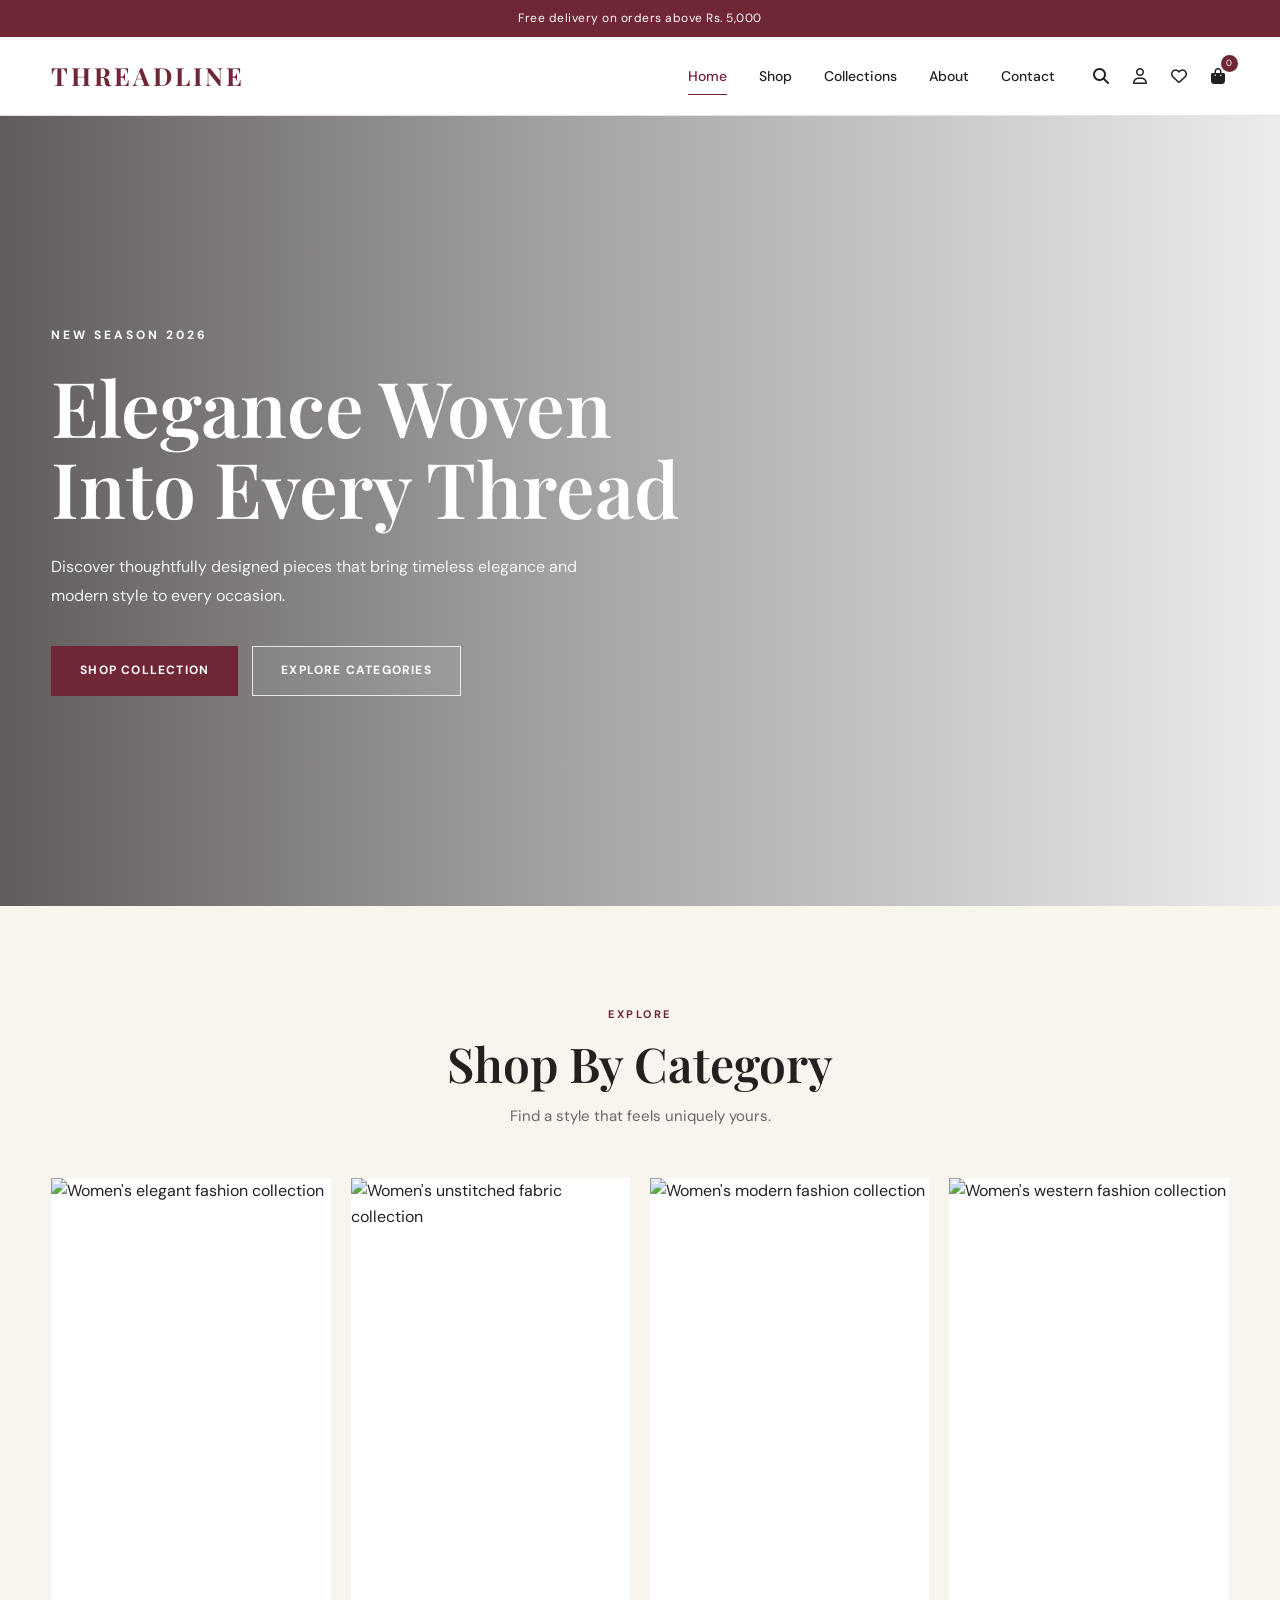
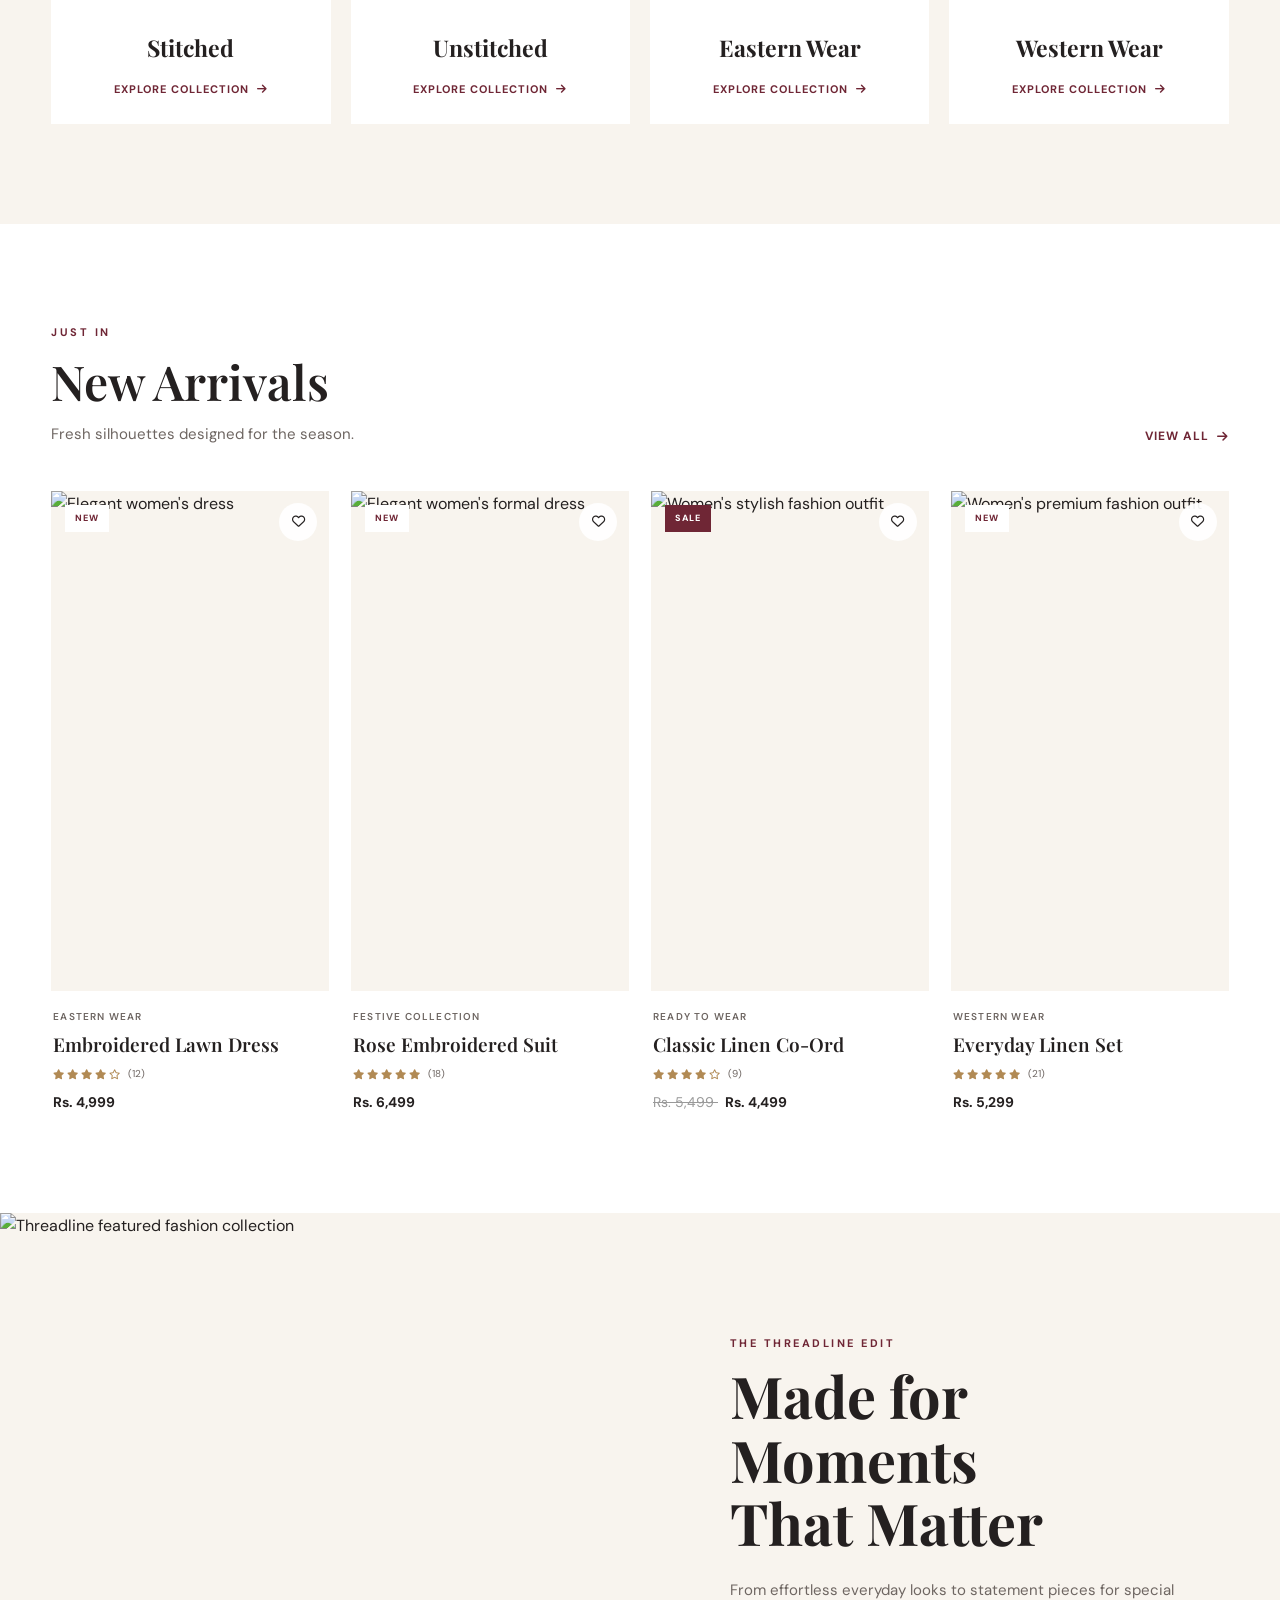
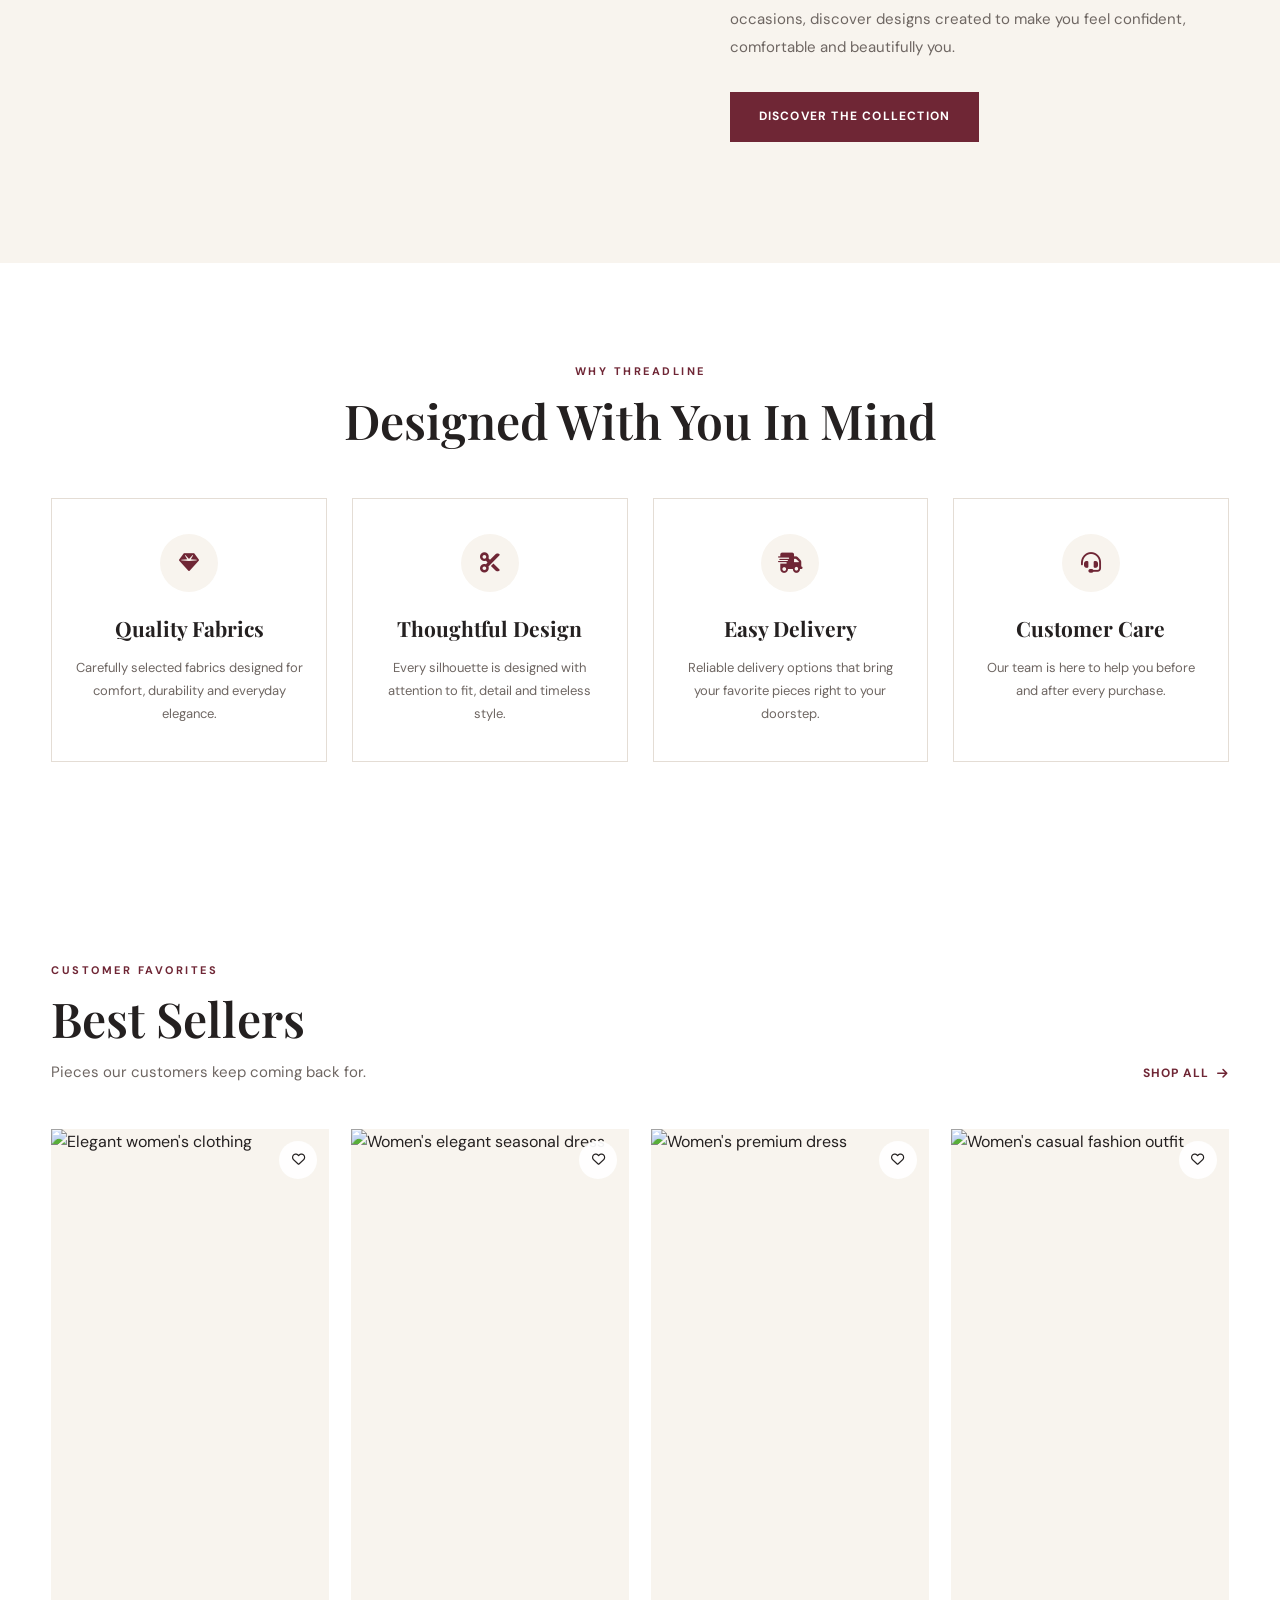
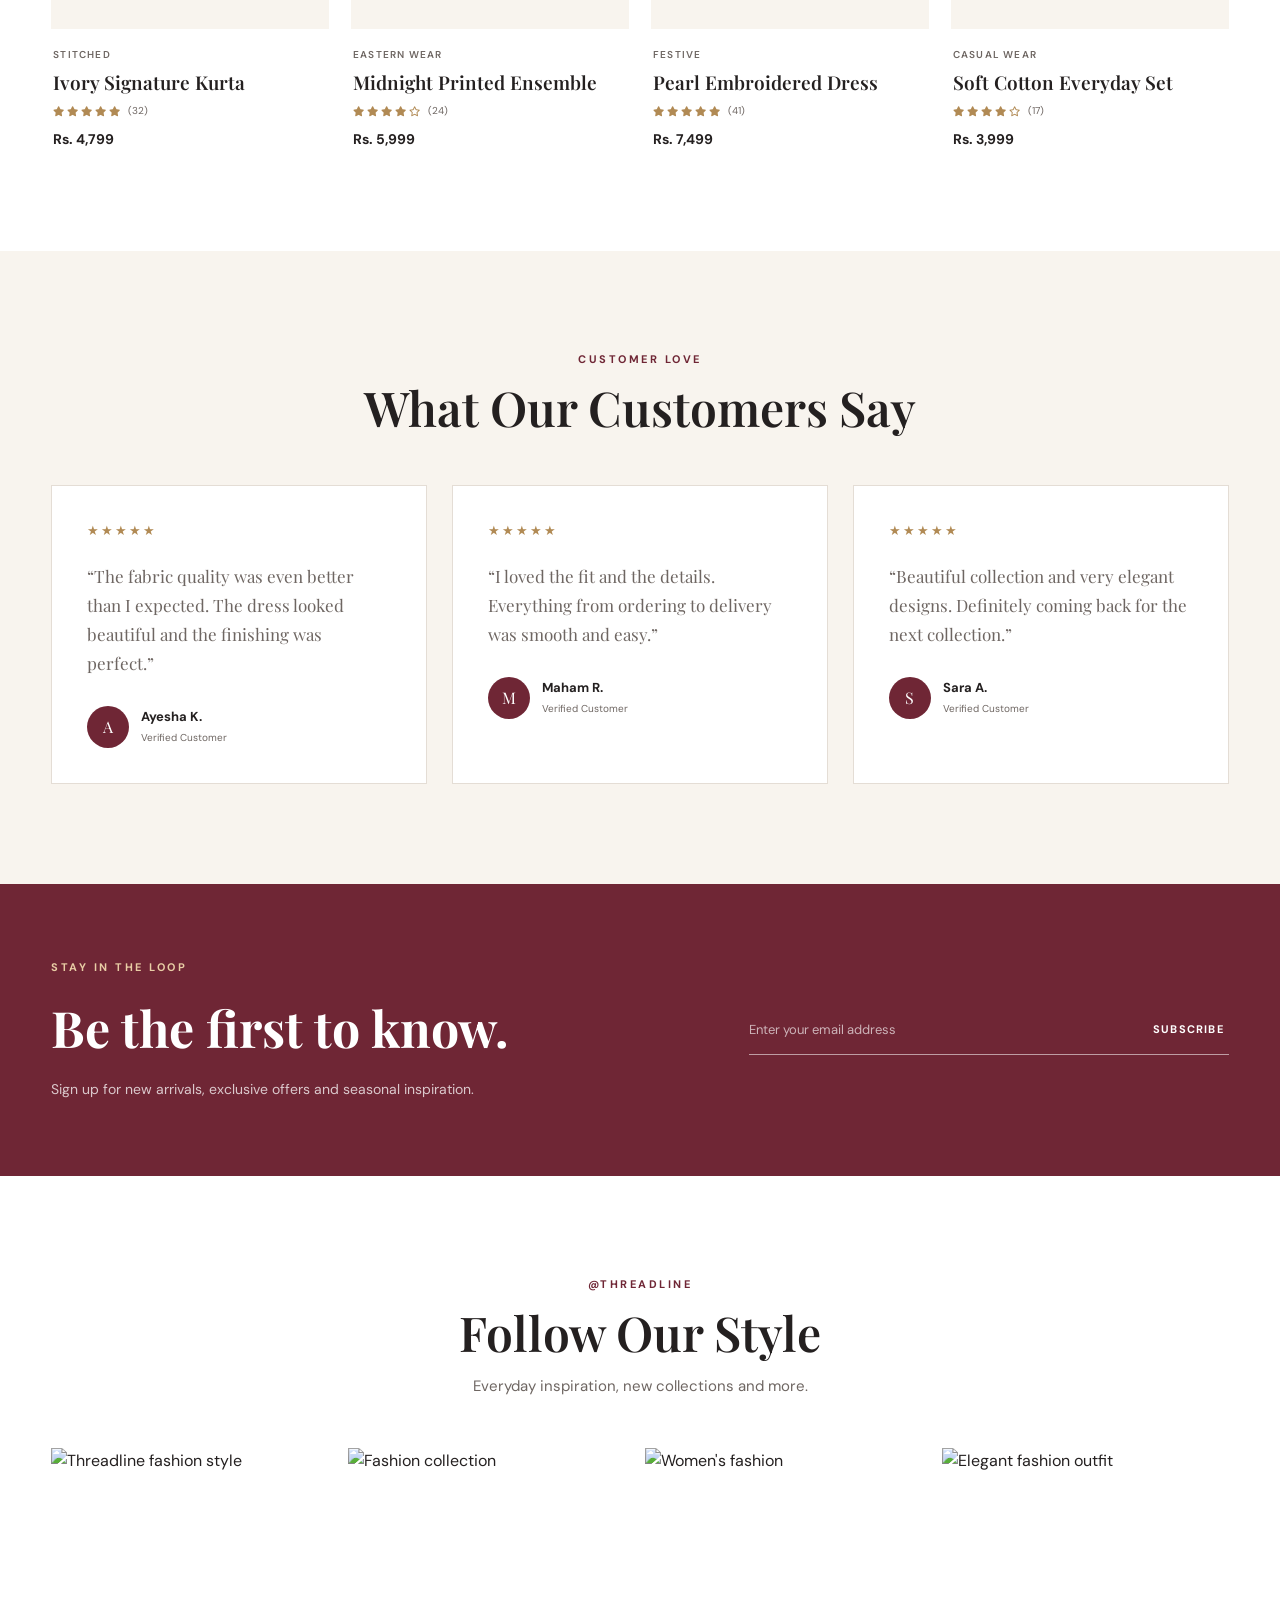
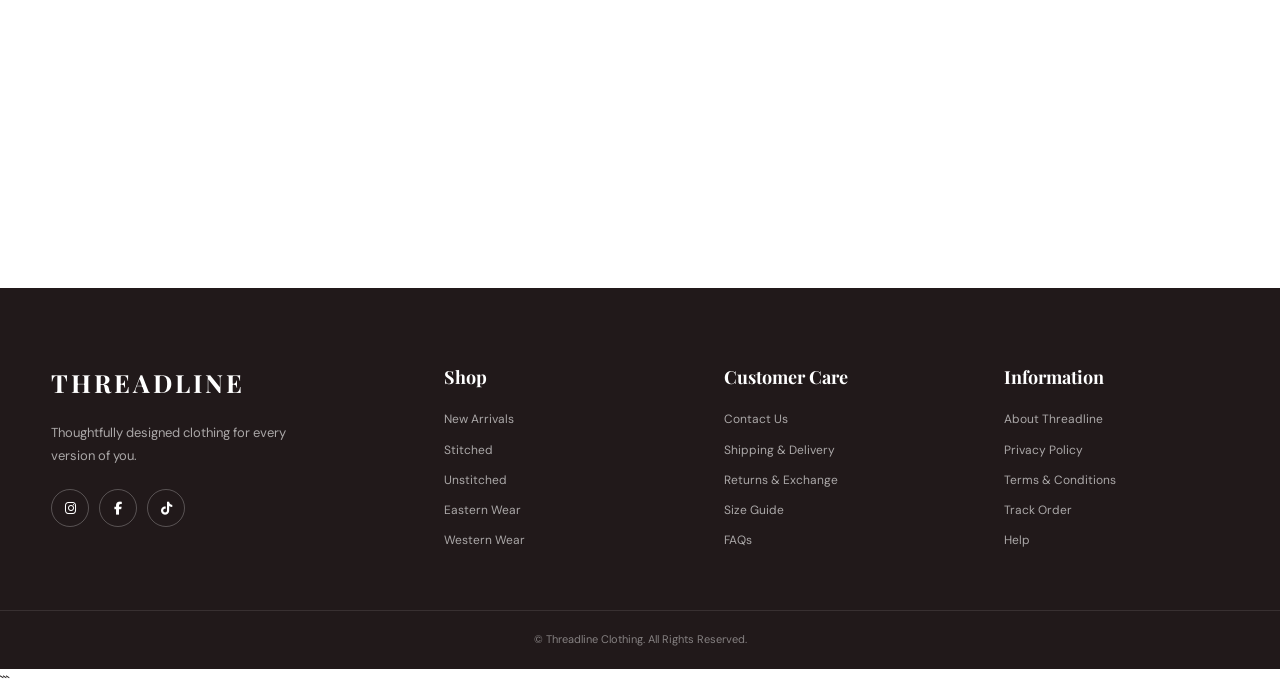
==== commit 1e515c09: "Updated website design" ====
--- a/index.html
+++ b/index.html
@@ -1,4 +1,4 @@
-```html
+
 <!DOCTYPE html>
 <html lang="en">
 <head>
--- a/css/style.css
+++ b/css/style.css
@@ -1,4 +1,4 @@
-```css
+
 /* ============================================================
    THREADLINE CLOTHING
    Professional Fashion Store — Main Stylesheet
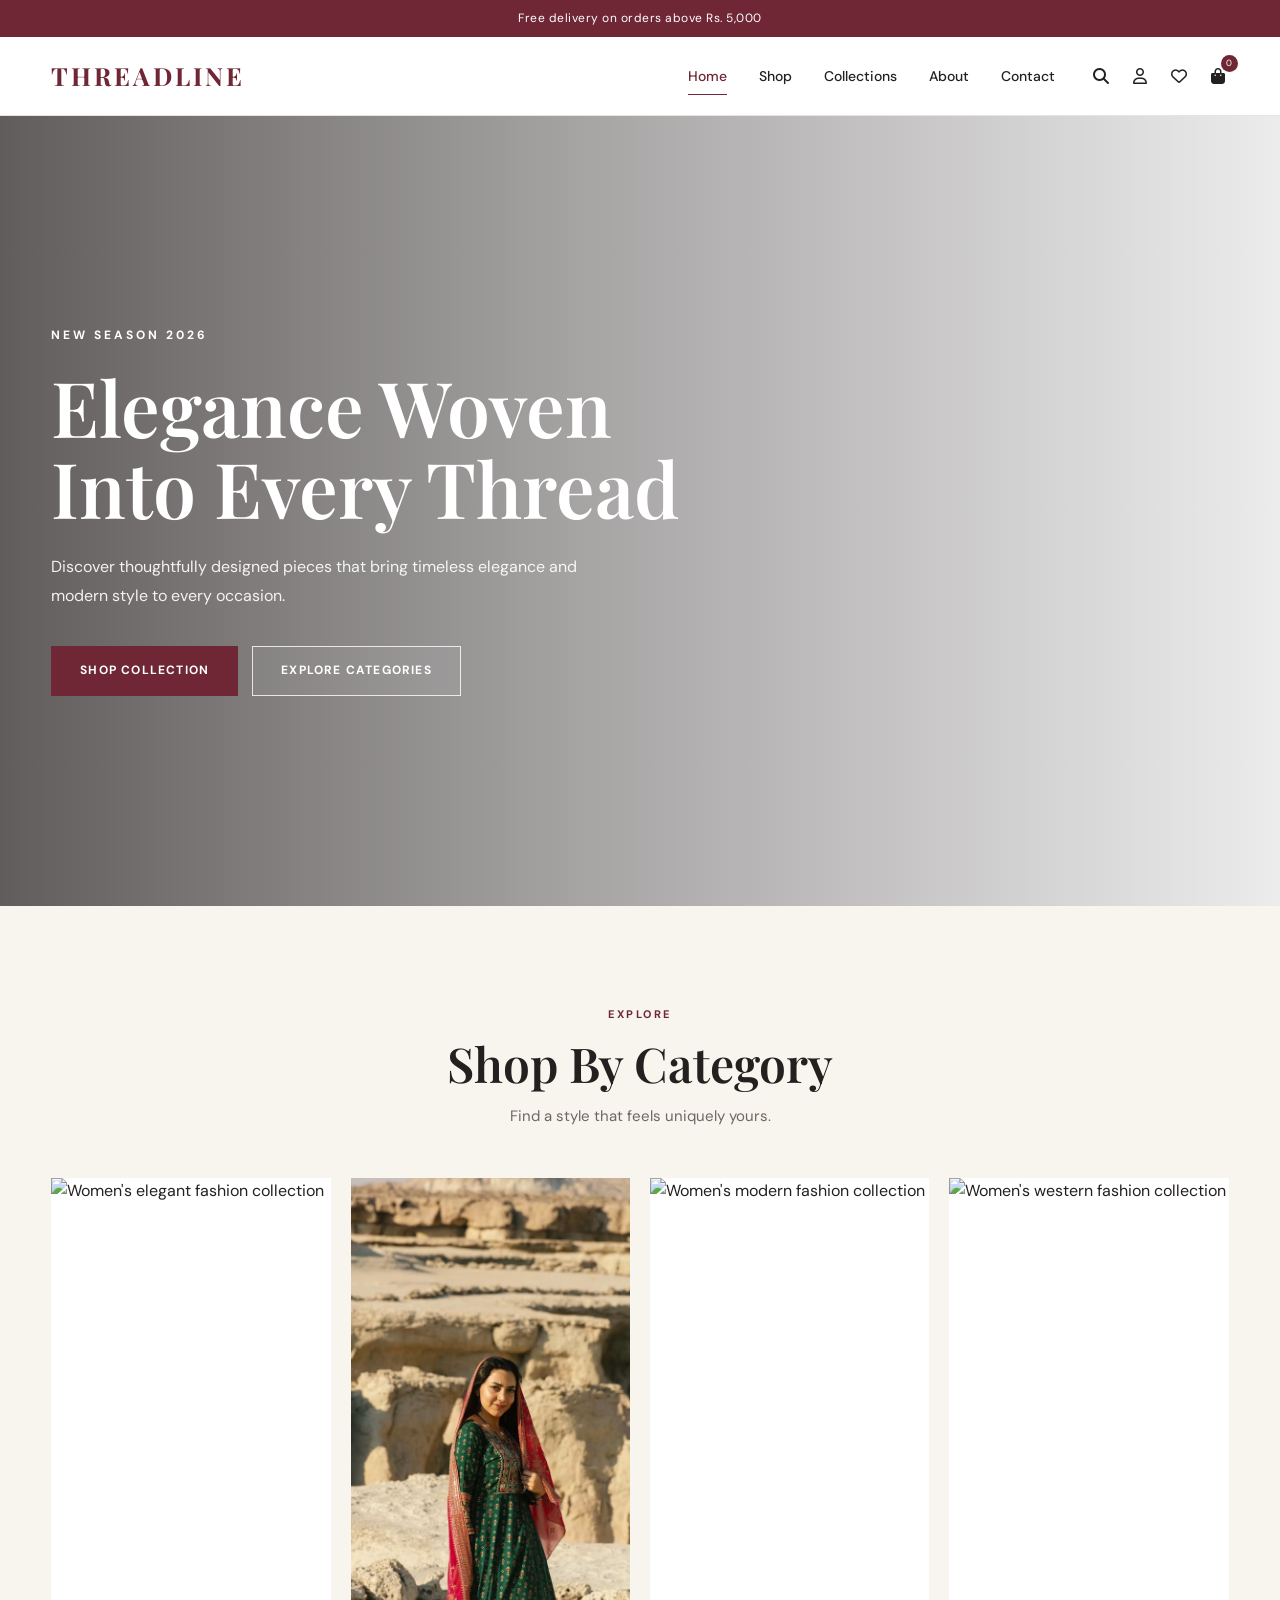
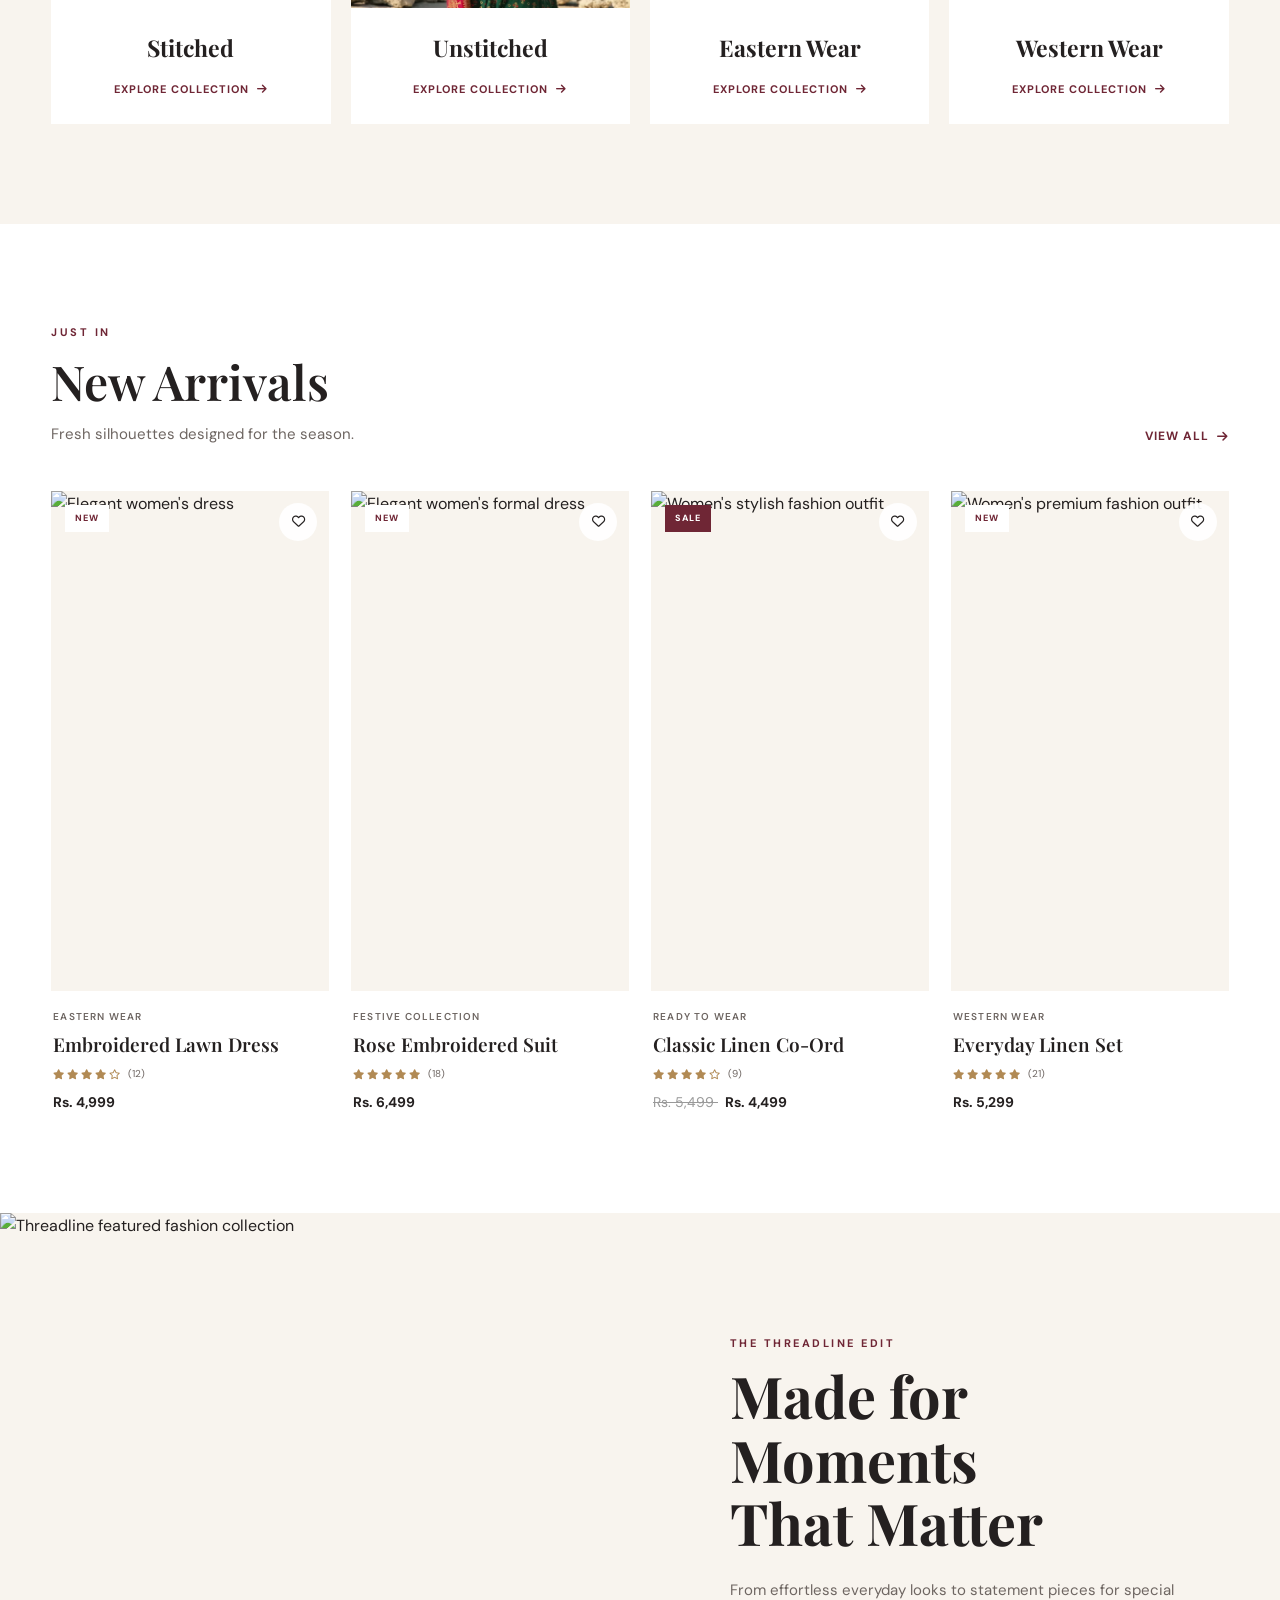
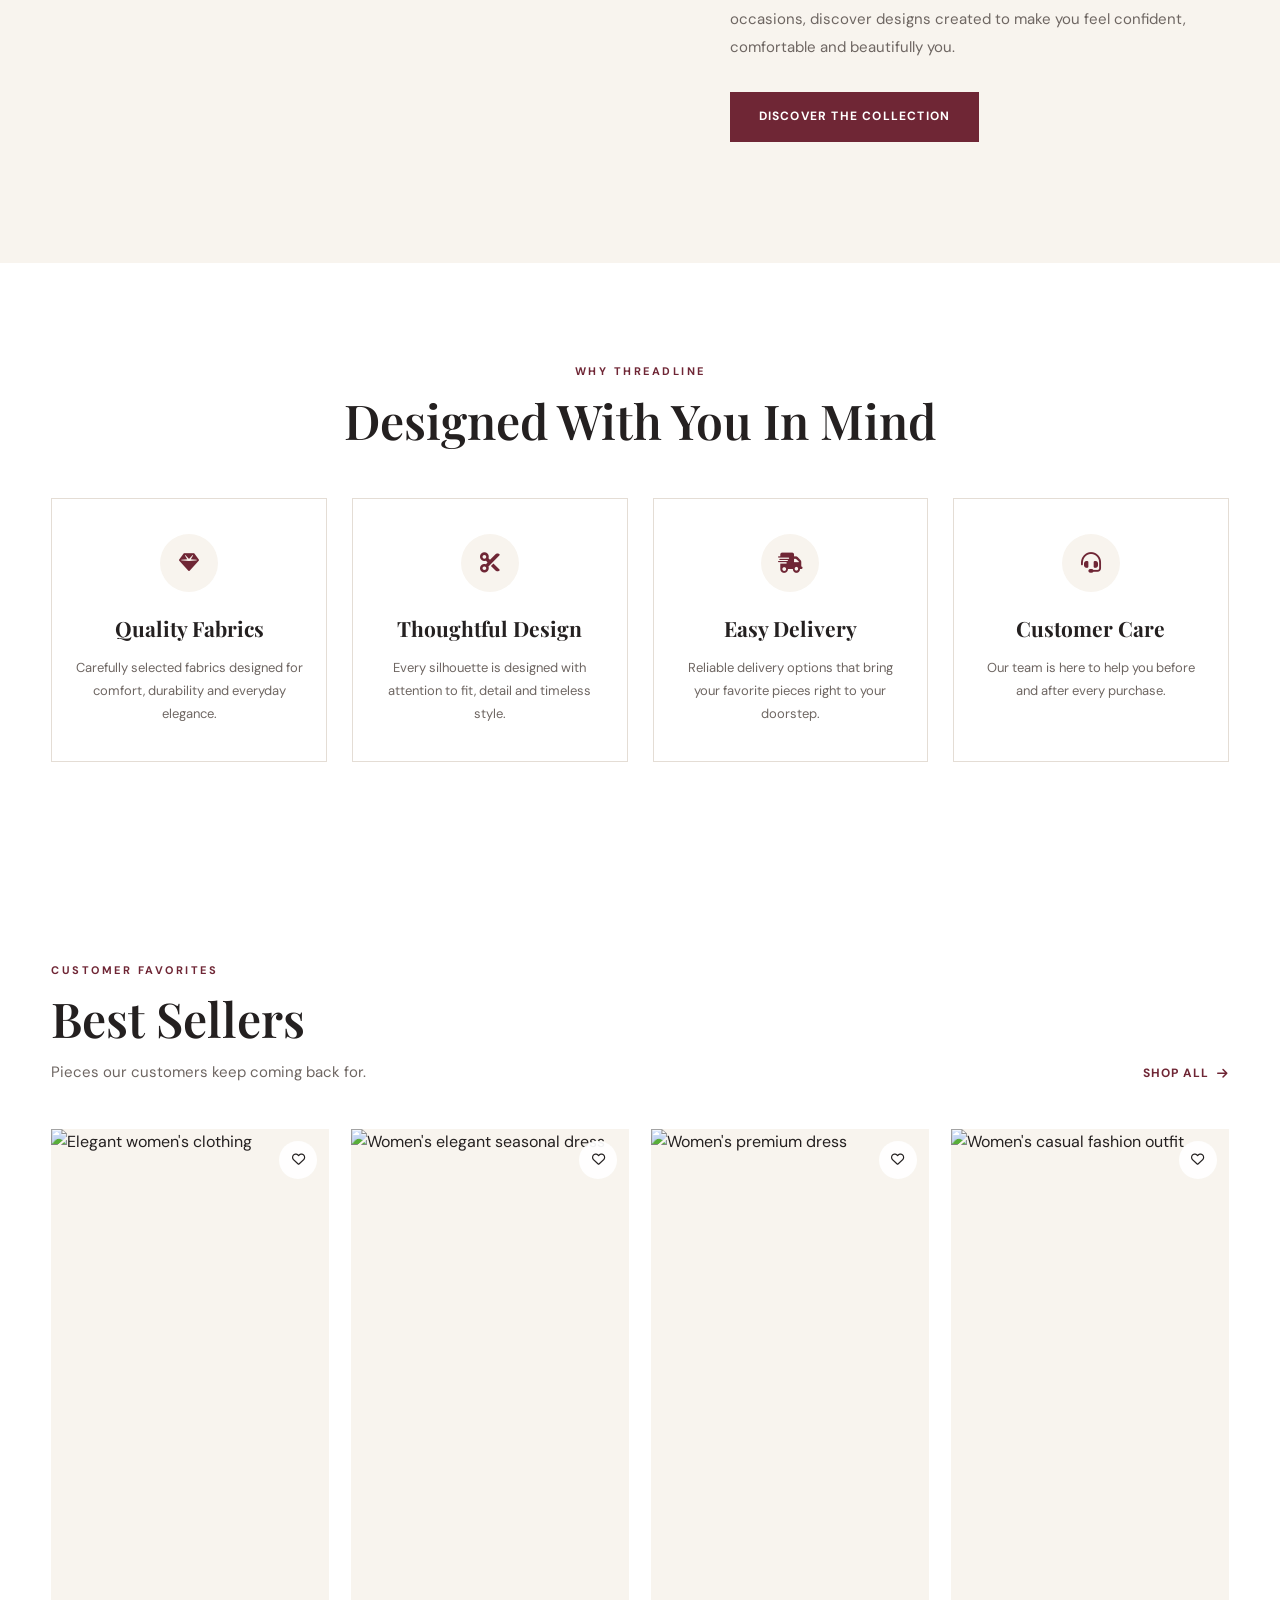
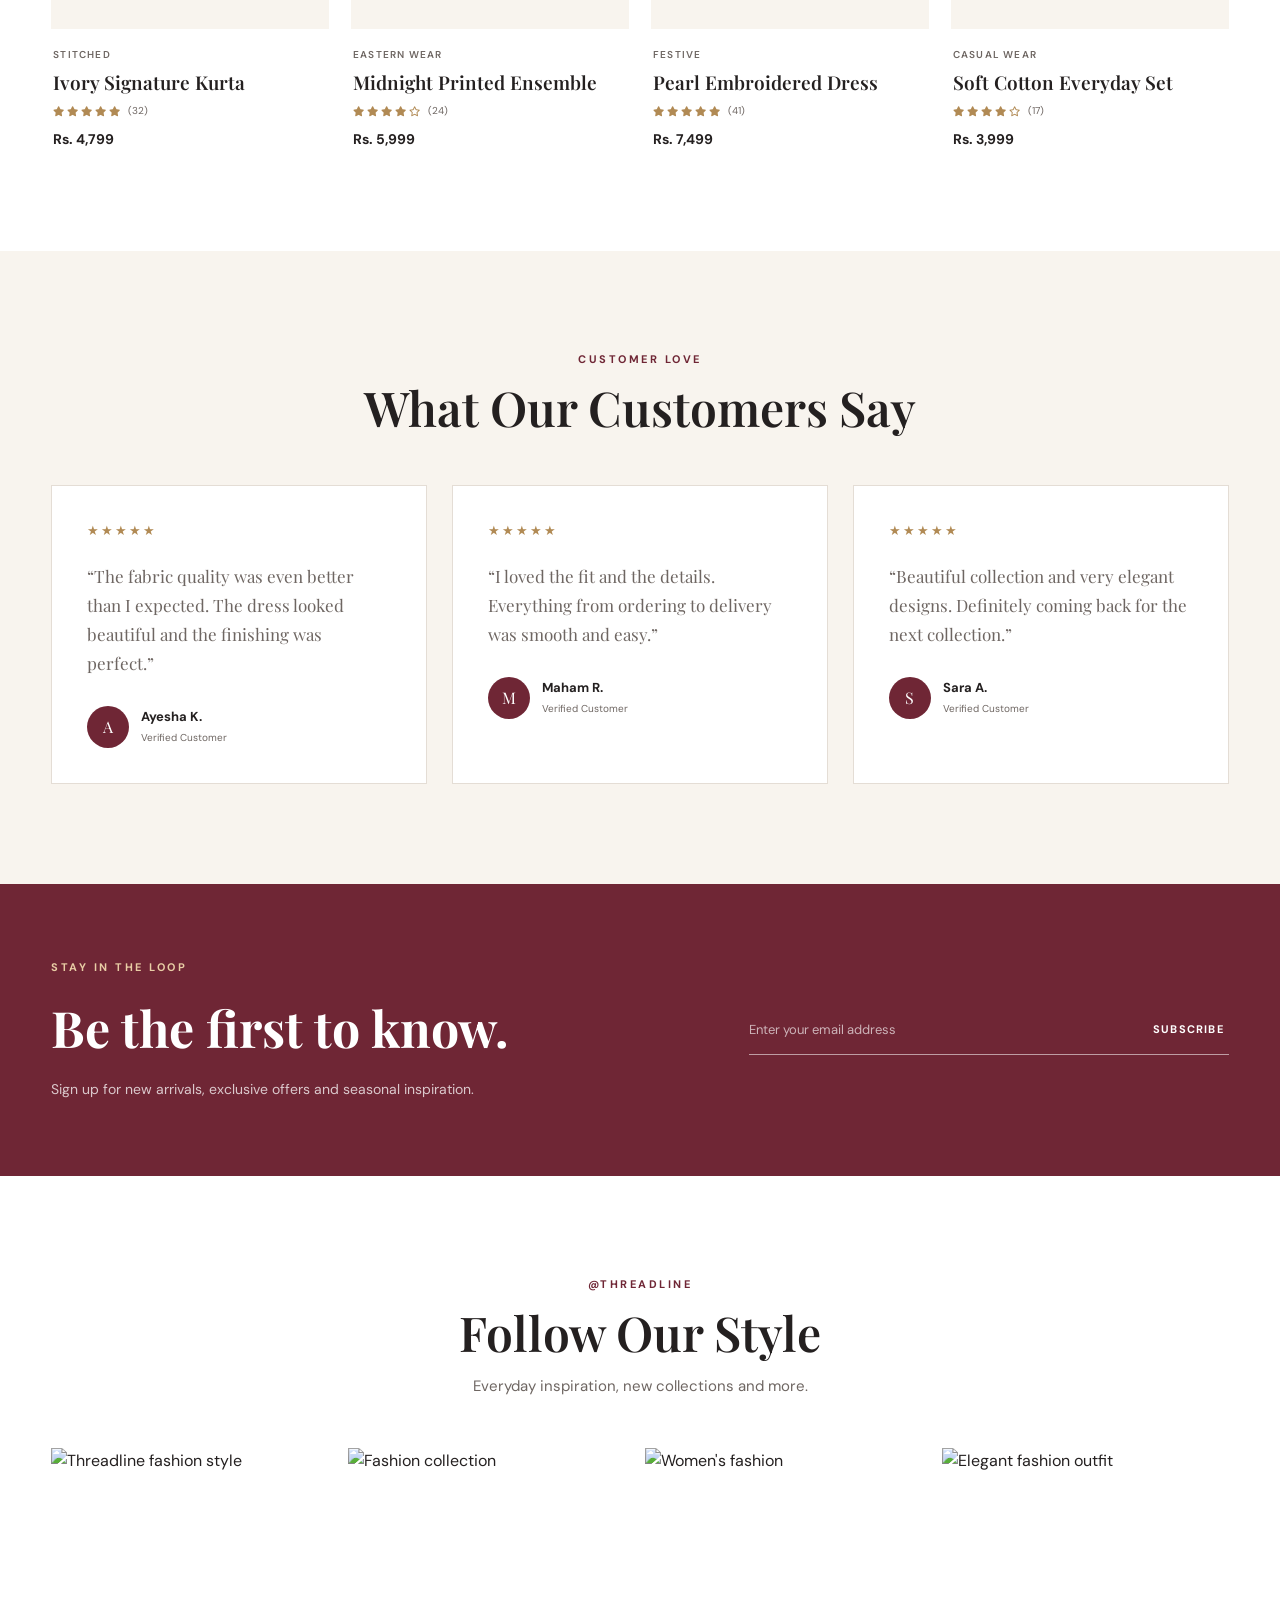
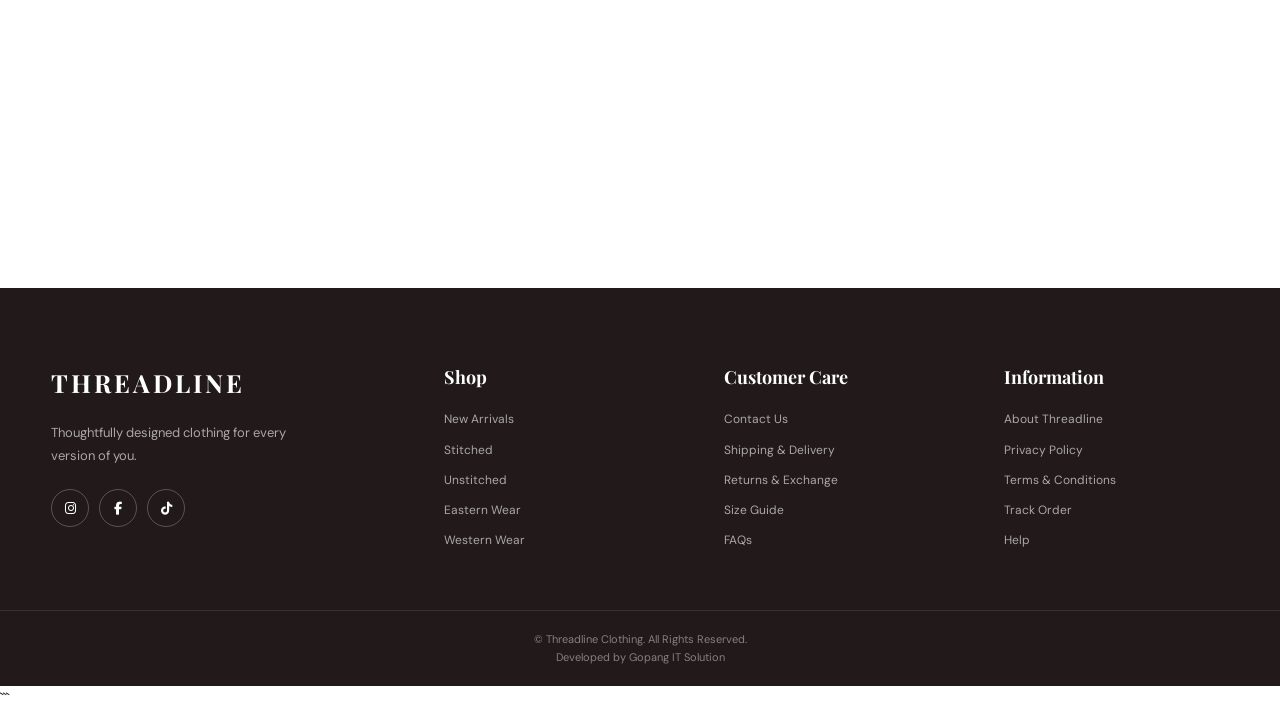
==== commit f938d1f8: "Updated code" ====
--- a/index.html
+++ b/index.html
@@ -204,10 +204,10 @@
 
                 <div class="category-image">
 
-                    <img src="https://images.unsplash.com/photo-1583391733956-6c78276477e2?auto=format&fit=crop&w=900&q=85"
+                    
+<img src="unstitched.png"
                          alt="Women's unstitched fabric collection"
                          loading="lazy">
-
                 </div>
 
                 <div class="category-content">
@@ -1311,6 +1311,9 @@
                 © <span id="year"></span> Threadline Clothing.
                 All Rights Reserved.
             </p>
+            <p>
+          Developed by Gopang IT Solution
+        </p>
 
         </div>
 
--- a/css/style.css
+++ b/css/style.css
@@ -188,6 +188,44 @@
 
 .site-nav a:hover::after,
 .site-nav a.active::after {
+    width: 100%;
+}
+
+/* Current pages use .nav-links; keep the shared navigation styles compatible. */
+.nav-links {
+    display: flex;
+    align-items: center;
+    justify-content: center;
+    gap: 32px;
+    margin-left: auto;
+}
+
+.nav-links a {
+    position: relative;
+    color: var(--text);
+    font-size: 14px;
+    font-weight: 500;
+    transition: var(--transition);
+}
+
+.nav-links a::after {
+    content: "";
+    position: absolute;
+    left: 0;
+    bottom: -8px;
+    width: 0;
+    height: 1.5px;
+    background: var(--primary);
+    transition: var(--transition);
+}
+
+.nav-links a:hover,
+.nav-links a.active {
+    color: var(--primary);
+}
+
+.nav-links a:hover::after,
+.nav-links a.active::after {
     width: 100%;
 }
 
@@ -608,6 +646,306 @@
     color: var(--text);
 }
 
+/* ============================================================
+   SHOP CATALOG
+   ============================================================ */
+
+.shop-hero {
+    min-height: 360px;
+    position: relative;
+    display: flex;
+    align-items: flex-end;
+    overflow: hidden;
+    color: var(--white);
+    background:
+        linear-gradient(90deg, rgba(55, 25, 28, 0.82), rgba(55, 25, 28, 0.18)),
+        url("https://images.unsplash.com/photo-1551488831-00ddcb6c6bd3?auto=format&fit=crop&w=1800&q=85")
+        center 38% / cover no-repeat;
+}
+
+.shop-hero-content {
+    position: relative;
+    z-index: 1;
+    padding: 72px 0 58px;
+}
+
+.shop-hero .section-label {
+    color: #f3d9b0;
+    font-size: 11px;
+    font-weight: 700;
+    letter-spacing: 2.5px;
+    margin-bottom: 14px;
+}
+
+.shop-hero h1 {
+    max-width: 650px;
+    font-family: "Playfair Display", serif;
+    font-size: clamp(42px, 5vw, 68px);
+    line-height: 1.08;
+    margin-bottom: 15px;
+}
+
+.shop-hero-content > p:last-child {
+    max-width: 520px;
+    color: rgba(255, 255, 255, 0.86);
+    font-size: 15px;
+}
+
+.shop-section {
+    background: #fbf9f6;
+}
+
+.shop-topbar {
+    display: flex;
+    align-items: center;
+    justify-content: space-between;
+    gap: 20px;
+    padding-bottom: 26px;
+    border-bottom: 1px solid var(--border);
+}
+
+.shop-result-count {
+    color: var(--text-light);
+    font-size: 13px;
+}
+
+.shop-result-count strong {
+    color: var(--text);
+}
+
+.shop-controls {
+    display: flex;
+    align-items: center;
+    gap: 12px;
+}
+
+.filter-toggle,
+.sort-select {
+    min-height: 42px;
+    border: 1px solid var(--border);
+    background: var(--white);
+    color: var(--text);
+    font-size: 12px;
+    padding: 0 14px;
+}
+
+.filter-toggle {
+    display: none;
+    gap: 8px;
+    align-items: center;
+}
+
+.sort-label {
+    color: var(--text-light);
+    font-size: 12px;
+}
+
+.shop-layout {
+    display: grid;
+    grid-template-columns: 220px minmax(0, 1fr);
+    gap: 38px;
+    padding-top: 35px;
+}
+
+.filter-sidebar {
+    align-self: start;
+    position: sticky;
+    top: 105px;
+    padding: 23px;
+    background: var(--white);
+    border: 1px solid var(--border);
+}
+
+.filter-header {
+    display: flex;
+    align-items: center;
+    justify-content: space-between;
+    padding-bottom: 17px;
+    border-bottom: 1px solid var(--border);
+}
+
+.filter-header h2 {
+    font-family: "Playfair Display", serif;
+    font-size: 22px;
+}
+
+.filter-close {
+    display: none;
+    border: 0;
+    background: transparent;
+    font-size: 18px;
+}
+
+.filter-group {
+    padding: 22px 0;
+    border-bottom: 1px solid var(--border);
+}
+
+.filter-group h3 {
+    font-size: 11px;
+    letter-spacing: 1.3px;
+    text-transform: uppercase;
+    margin-bottom: 15px;
+}
+
+.filter-option {
+    display: flex;
+    align-items: center;
+    gap: 9px;
+    color: var(--text-light);
+    cursor: pointer;
+    font-size: 12px;
+    margin: 11px 0;
+}
+
+.filter-option input {
+    accent-color: var(--primary);
+}
+
+.clear-filters {
+    border: 0;
+    background: transparent;
+    color: var(--primary);
+    font-size: 11px;
+    font-weight: 700;
+    letter-spacing: 0.8px;
+    text-transform: uppercase;
+    padding: 18px 0 2px;
+}
+
+.shop-search {
+    margin-bottom: 25px;
+}
+
+.search-box {
+    display: flex;
+    align-items: center;
+    gap: 12px;
+    min-height: 47px;
+    padding: 0 15px;
+    background: var(--white);
+    border: 1px solid var(--border);
+    color: var(--text-light);
+}
+
+.search-box input {
+    width: 100%;
+    border: 0;
+    outline: 0;
+    color: var(--text);
+    background: transparent;
+    font-size: 13px;
+}
+
+.shop-product-grid {
+    grid-template-columns: repeat(3, minmax(0, 1fr));
+    gap: 32px 18px;
+}
+
+.shop-product-grid .product-card {
+    background: var(--white);
+    transition: transform 0.25s ease, box-shadow 0.25s ease;
+}
+
+.shop-product-grid .product-card:hover {
+    transform: translateY(-4px);
+    box-shadow: var(--shadow-md);
+}
+
+.product-card-link {
+    display: block;
+}
+
+.product-thumb {
+    position: relative;
+    aspect-ratio: 0.78;
+    overflow: hidden;
+    background: #f1e9e1;
+}
+
+.product-thumb img {
+    width: 100%;
+    height: 100%;
+    object-fit: cover;
+    transition: opacity 0.35s ease, transform 0.6s ease;
+}
+
+.product-thumb .img-alt {
+    position: absolute;
+    inset: 0;
+    opacity: 0;
+}
+
+.shop-product-grid .product-card:hover .product-thumb > img:first-child {
+    opacity: 0;
+    transform: scale(1.04);
+}
+
+.shop-product-grid .product-card:hover .product-thumb .img-alt {
+    opacity: 1;
+    transform: scale(1.04);
+}
+
+.product-tag {
+    position: absolute;
+    left: 12px;
+    bottom: 12px;
+    padding: 5px 8px;
+    background: rgba(255, 255, 255, 0.9);
+    color: var(--primary);
+    font-size: 9px;
+    font-weight: 700;
+    letter-spacing: 1px;
+    text-transform: uppercase;
+}
+
+.shop-product-grid .product-info {
+    padding: 15px 15px 12px;
+}
+
+.p-name {
+    min-height: 42px;
+    color: var(--text);
+    font-family: "Playfair Display", serif;
+    font-size: 17px;
+    line-height: 1.3;
+}
+
+.p-price {
+    color: var(--primary);
+    font-size: 14px;
+    font-weight: 700;
+    margin-top: 7px;
+}
+
+.p-cat {
+    color: var(--text-light);
+    font-size: 10px;
+    letter-spacing: 1px;
+    margin-top: 4px;
+    text-transform: uppercase;
+}
+
+.mini-cart-btn {
+    width: calc(100% - 30px);
+    min-height: 39px;
+    margin: 0 15px 15px;
+    border: 1px solid var(--primary);
+    background: var(--white);
+    color: var(--primary);
+    font-size: 10px;
+    font-weight: 700;
+    letter-spacing: 1px;
+    text-transform: uppercase;
+    transition: var(--transition);
+}
+
+.mini-cart-btn:hover,
+.mini-cart-btn:disabled {
+    background: var(--primary);
+    color: var(--white);
+}
+
 .old-price {
     color: #999;
     text-decoration: line-through;
@@ -971,7 +1309,8 @@
 
 @media (max-width: 1050px) {
 
-    .site-nav {
+    .site-nav,
+    .nav-links {
         gap: 20px;
     }
 
@@ -992,6 +1331,15 @@
         height: 550px;
     }
 
+    .shop-layout {
+        grid-template-columns: 190px minmax(0, 1fr);
+        gap: 24px;
+    }
+
+    .shop-product-grid {
+        grid-template-columns: repeat(2, minmax(0, 1fr));
+    }
+
     .features-grid {
         grid-template-columns: repeat(2, 1fr);
     }
@@ -1027,7 +1375,8 @@
         order: 3;
     }
 
-    .site-nav {
+    .site-nav,
+    .nav-links {
         position: absolute;
         top: 100%;
         left: 0;
@@ -1042,17 +1391,70 @@
         margin: 0;
     }
 
-    .site-nav.open {
+    .site-nav.open,
+    .nav-links.open {
         display: flex;
     }
 
-    .site-nav a {
+    .site-nav a,
+    .nav-links a {
         padding: 15px 5%;
         border-bottom: 1px solid var(--border);
     }
 
-    .site-nav a::after {
+    .site-nav a::after,
+    .nav-links a::after {
         display: none;
+    }
+
+    .shop-hero {
+        min-height: 330px;
+    }
+
+    .shop-hero-content {
+        padding: 55px 0 43px;
+    }
+
+    .shop-topbar {
+        align-items: flex-start;
+        flex-direction: column;
+    }
+
+    .shop-controls {
+        width: 100%;
+        justify-content: space-between;
+    }
+
+    .filter-toggle {
+        display: inline-flex;
+    }
+
+    .shop-layout {
+        display: block;
+        padding-top: 25px;
+    }
+
+    .filter-sidebar {
+        position: fixed;
+        inset: 0 auto 0 0;
+        z-index: 1200;
+        width: min(320px, 88vw);
+        overflow-y: auto;
+        transform: translateX(-105%);
+        transition: transform 0.3s ease;
+        box-shadow: var(--shadow-lg);
+    }
+
+    .filter-sidebar.open {
+        transform: translateX(0);
+    }
+
+    .filter-close {
+        display: block;
+    }
+
+    .shop-products {
+        width: 100%;
     }
 
     .nav-actions {
@@ -1124,6 +1526,24 @@
         height: 430px;
     }
 
+    .shop-product-grid {
+        gap: 20px 12px;
+    }
+
+    .shop-product-grid .product-info {
+        padding: 12px 11px 10px;
+    }
+
+    .mini-cart-btn {
+        width: calc(100% - 22px);
+        margin: 0 11px 11px;
+    }
+
+    .p-name {
+        min-height: 39px;
+        font-size: 15px;
+    }
+
     .product-info h3 {
         font-size: 17px;
     }
@@ -1236,6 +1656,30 @@
 
     .product-image {
         height: 360px;
+    }
+
+    .shop-hero {
+        min-height: 295px;
+    }
+
+    .shop-hero h1 {
+        font-size: 40px;
+    }
+
+    .shop-hero-content > p:last-child {
+        font-size: 13px;
+    }
+
+    .shop-controls {
+        gap: 8px;
+    }
+
+    .sort-label {
+        display: none;
+    }
+
+    .sort-select {
+        flex: 1;
     }
 
     .product-info {
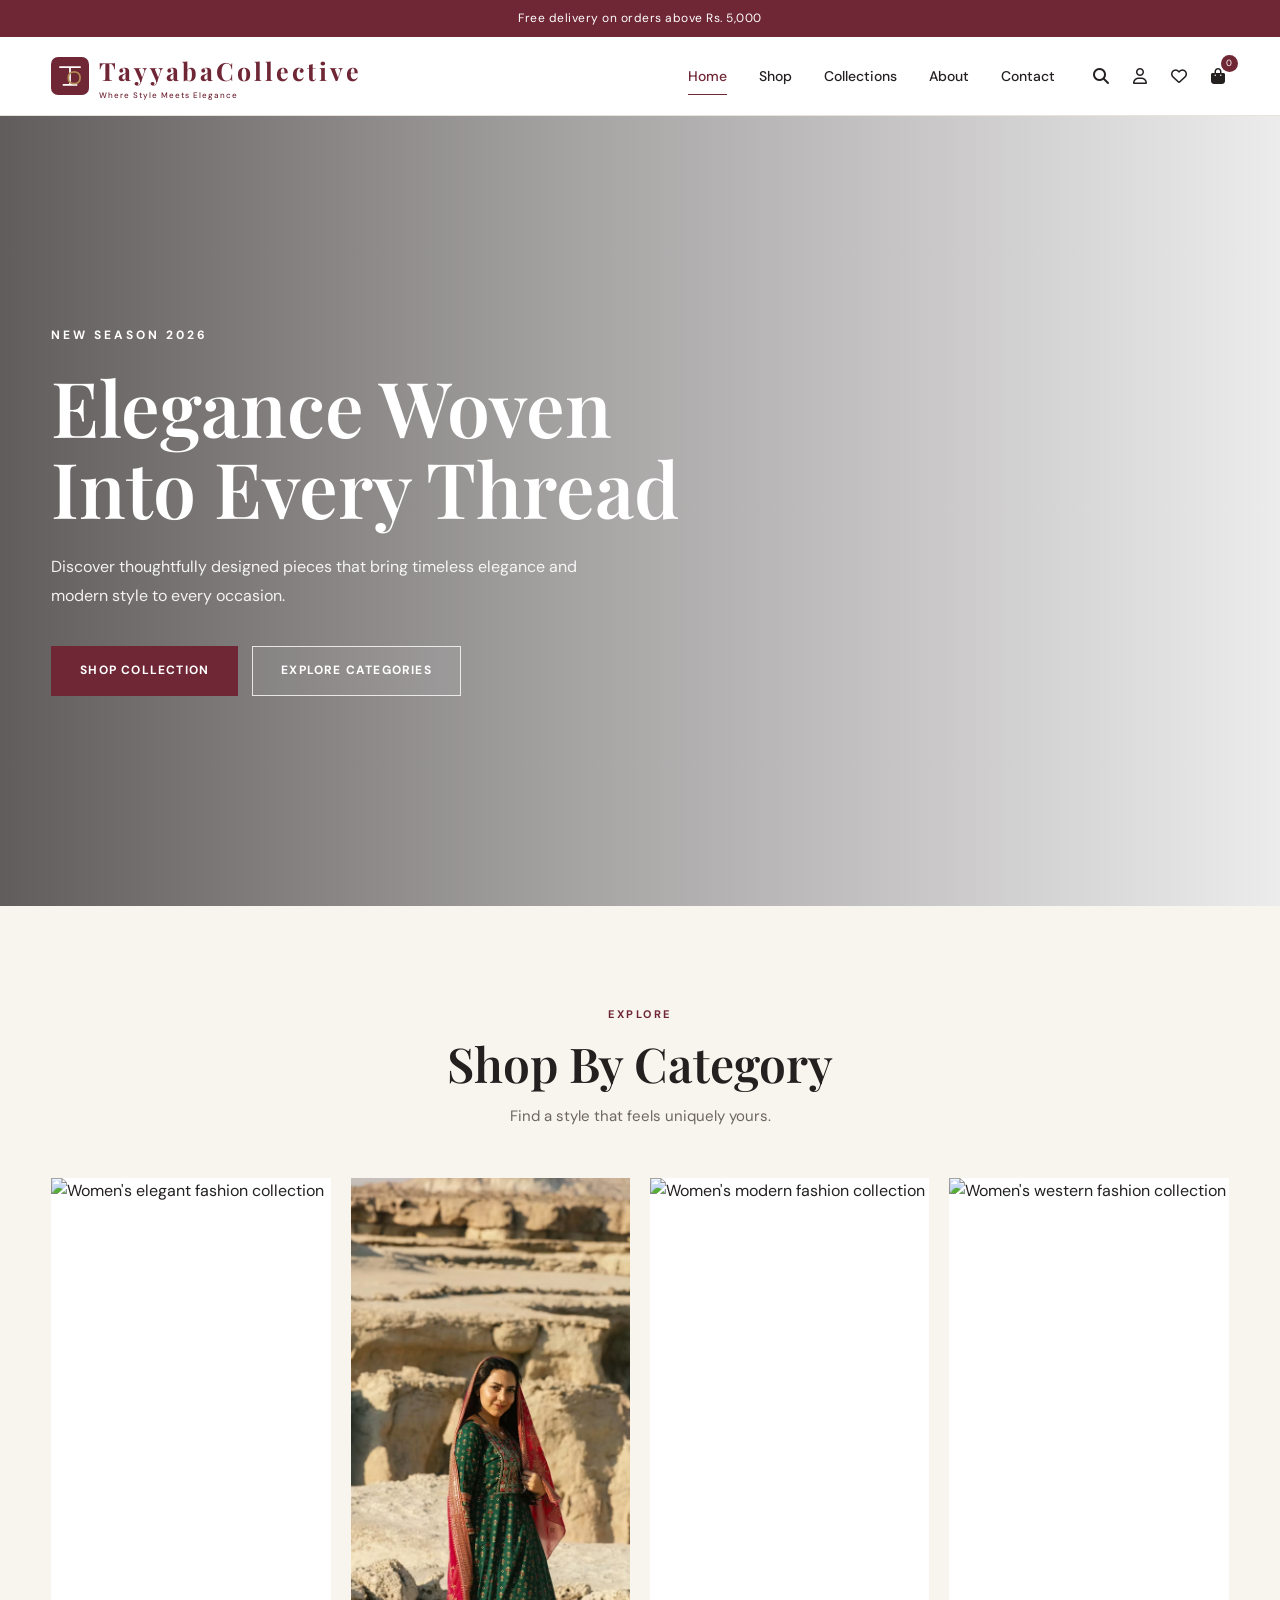
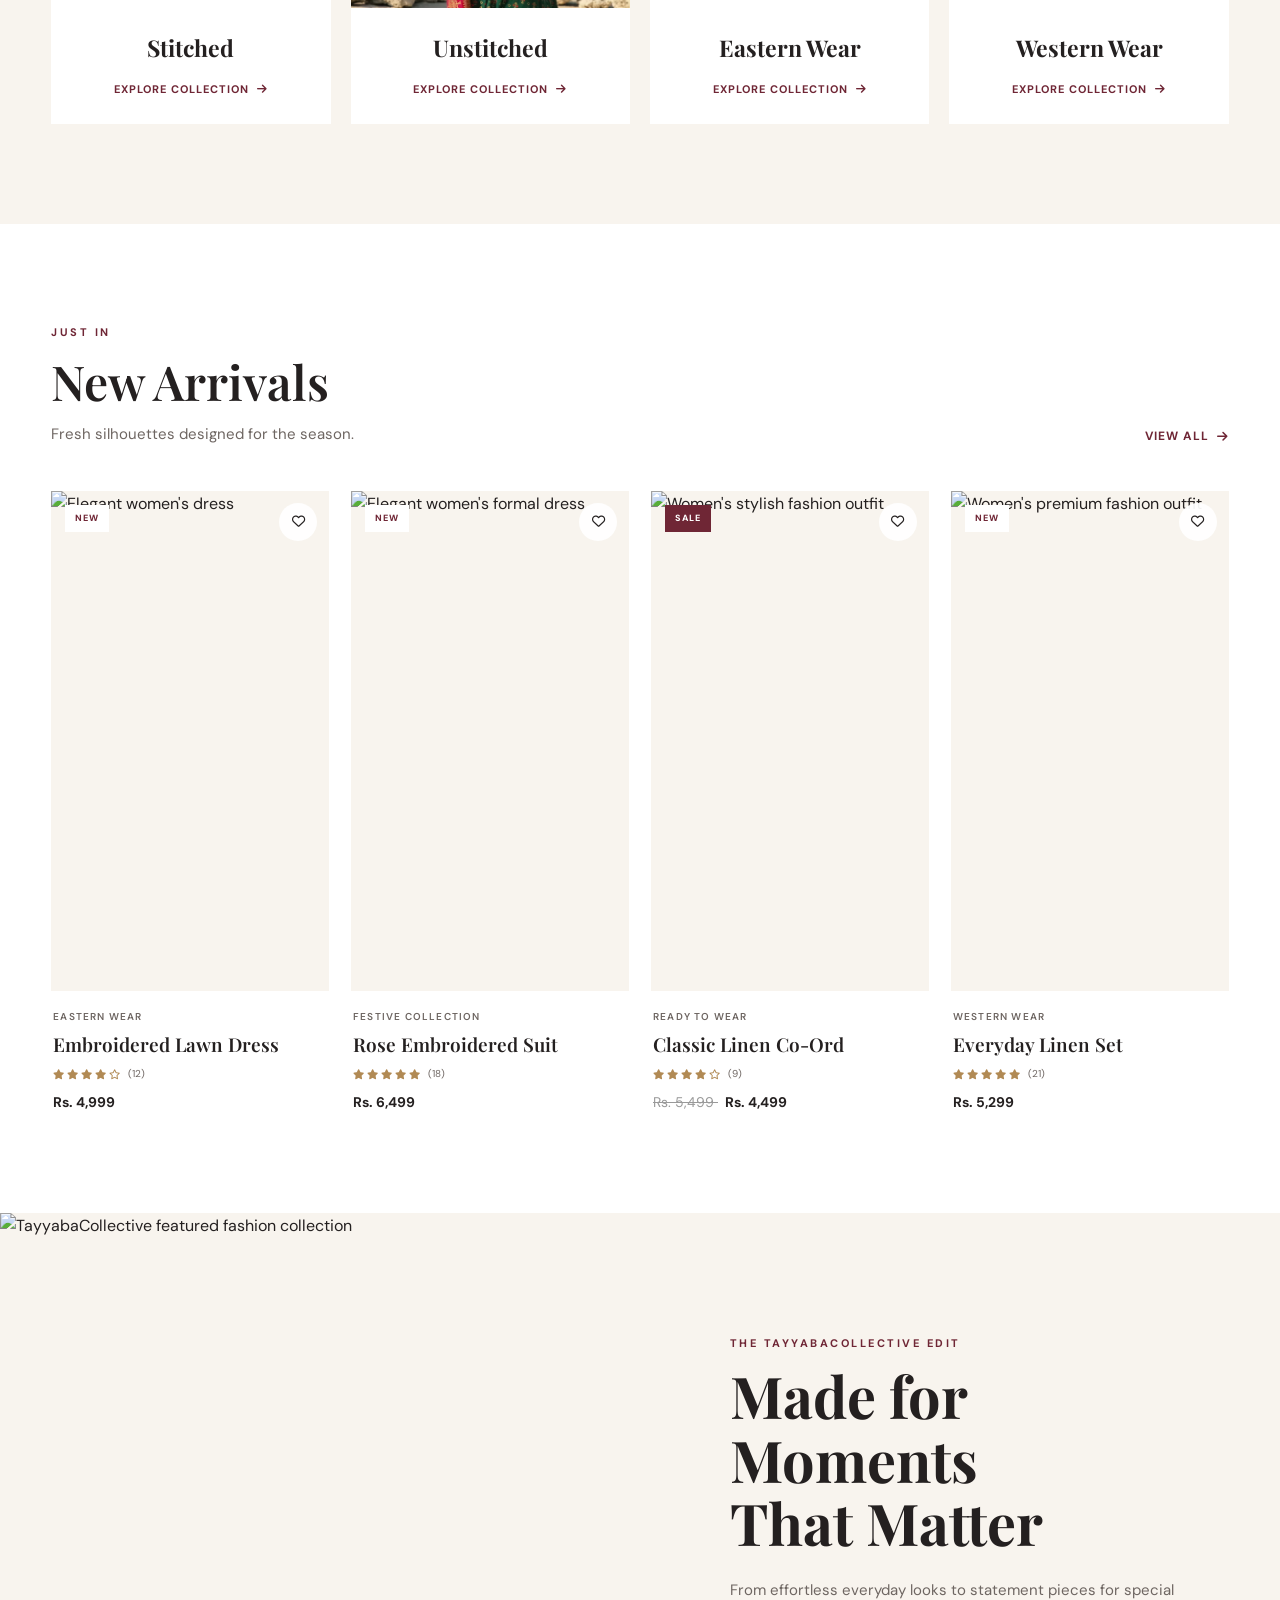
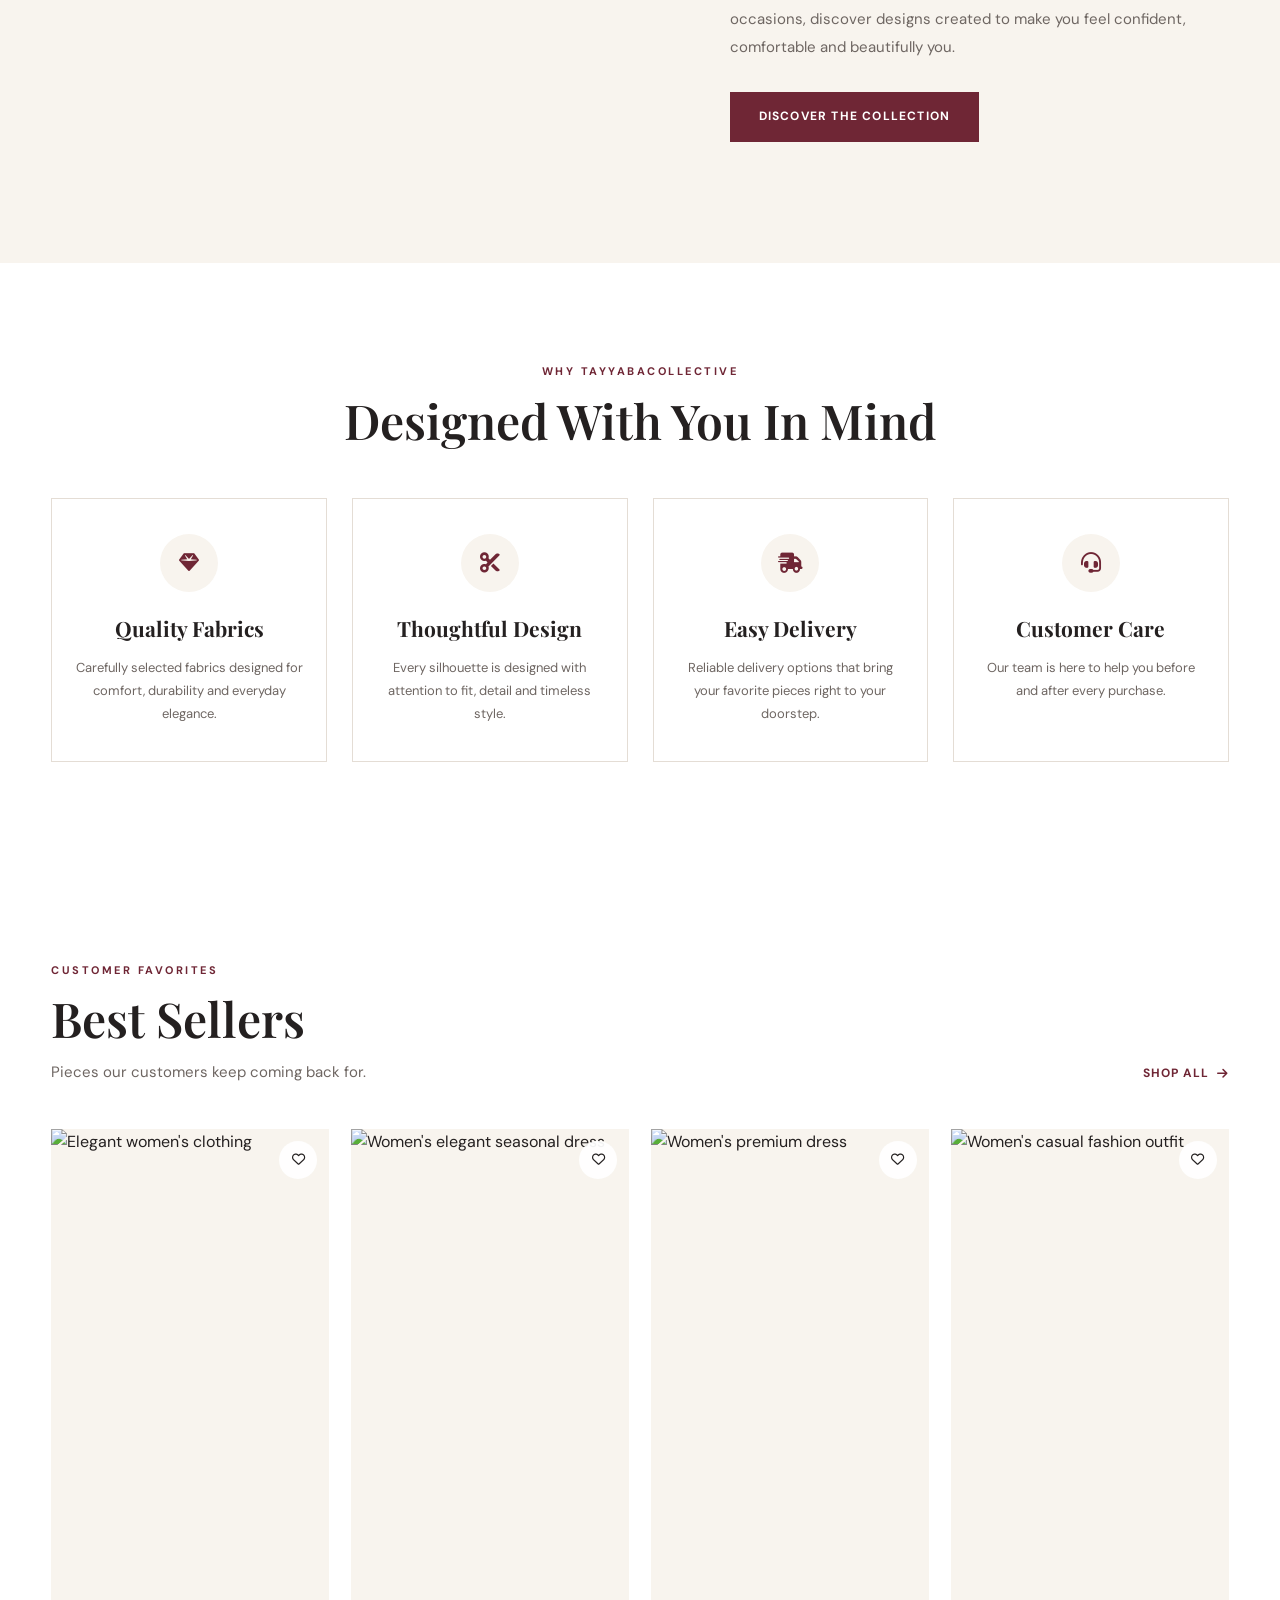
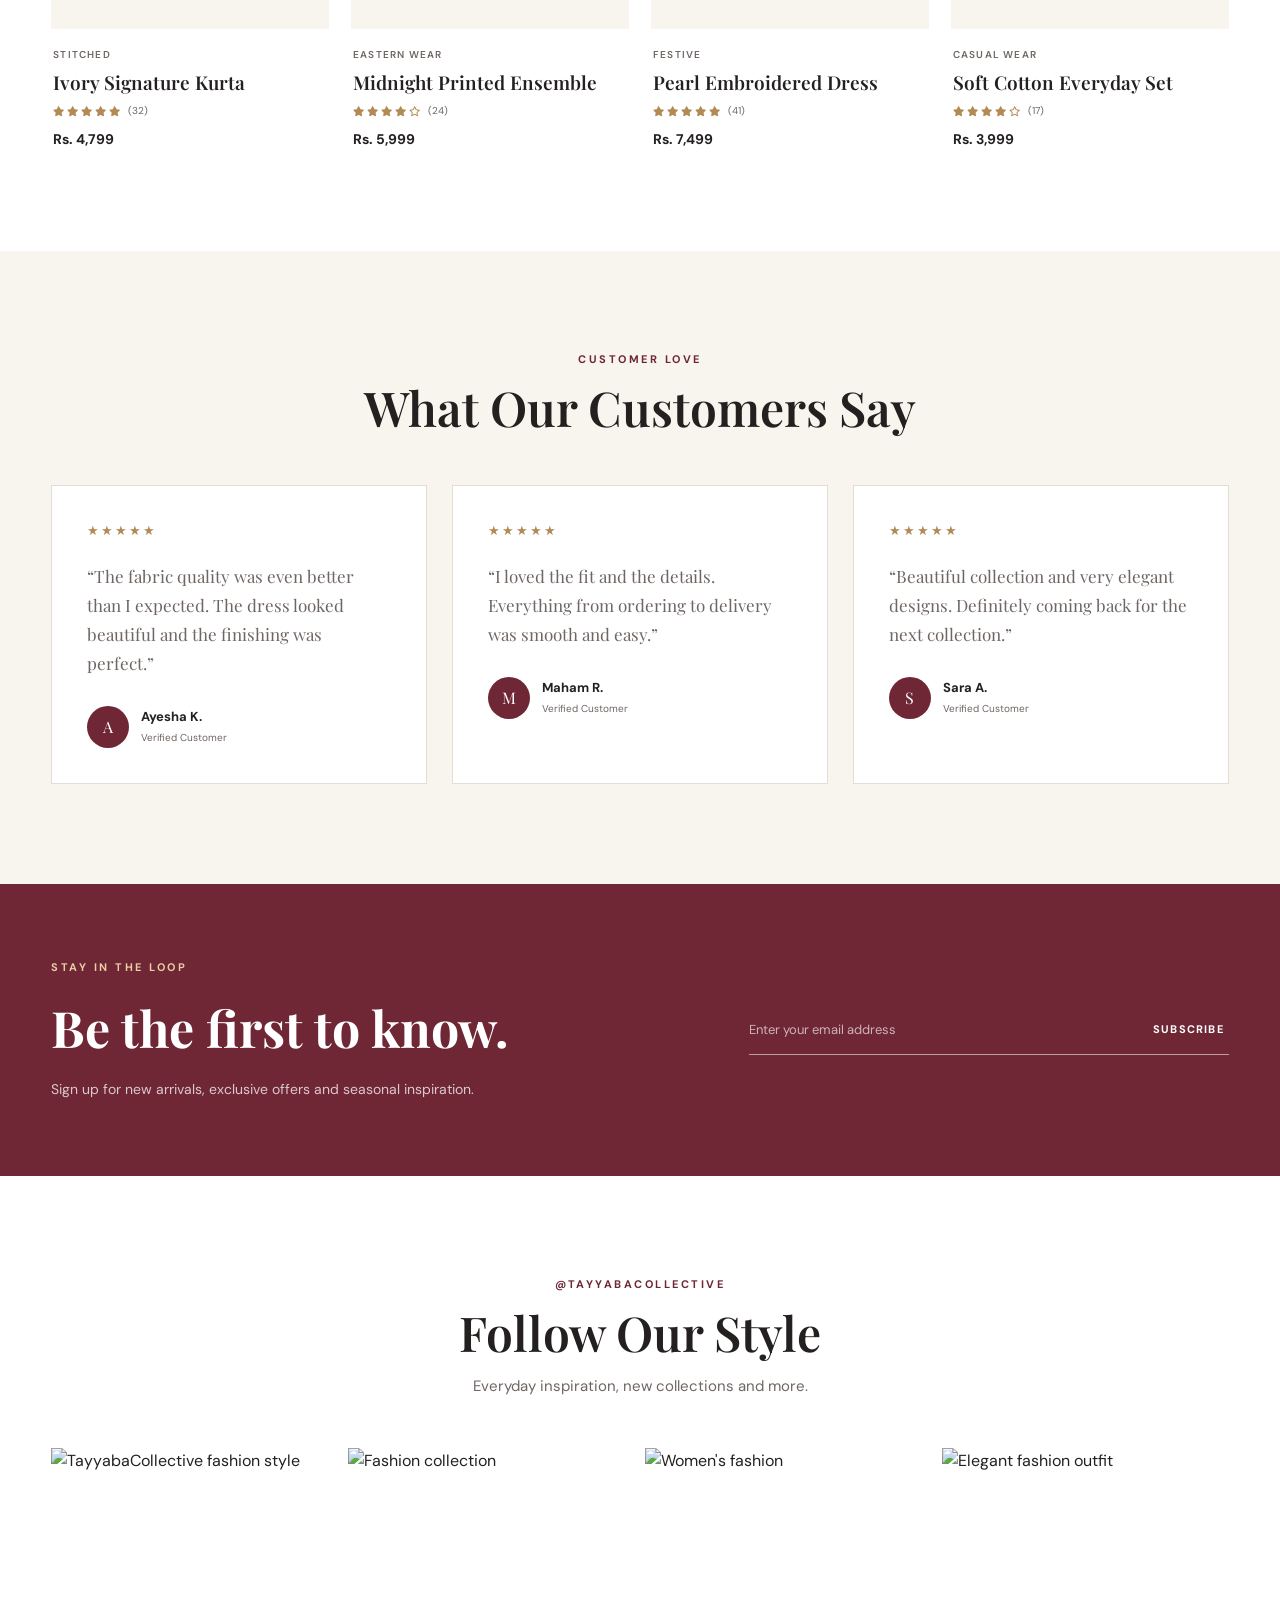
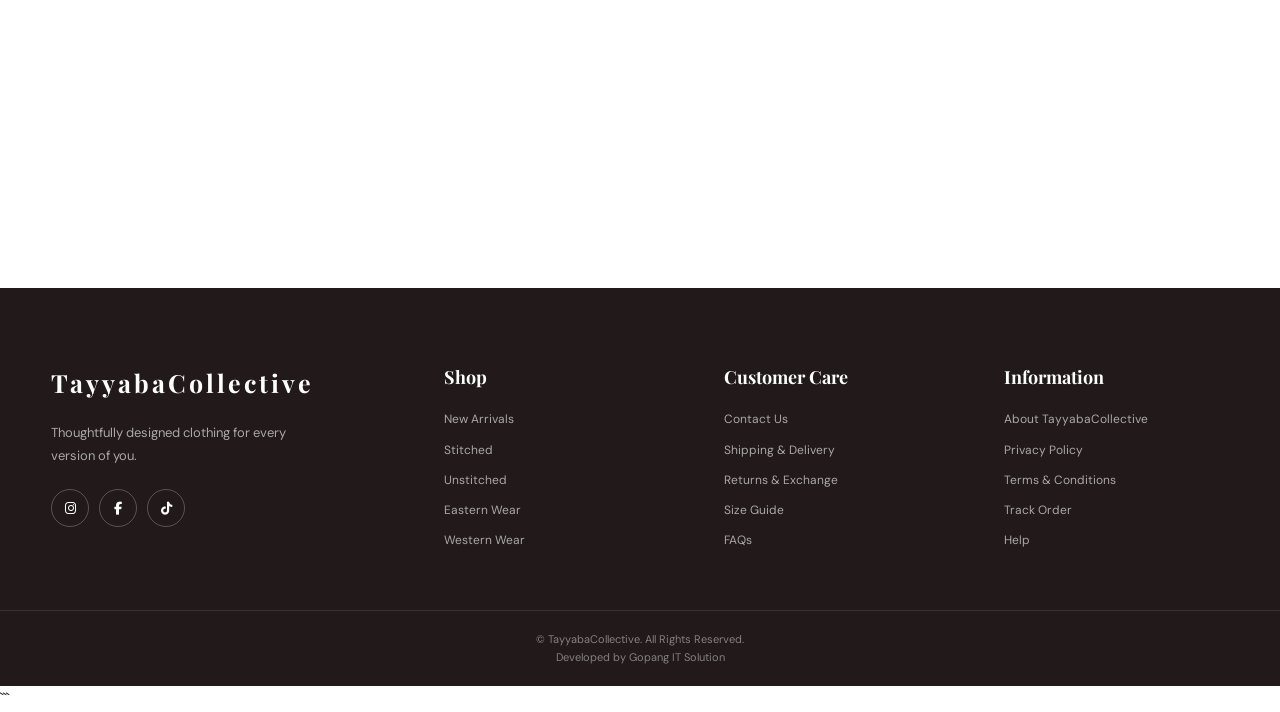
==== commit b2308e46: "upadte name,tagline, logo" ====
--- a/index.html
+++ b/index.html
@@ -6,15 +6,15 @@
 
     <meta name="viewport" content="width=device-width, initial-scale=1.0">
 
-    <title>Threadline Clothing | Timeless Style, Modern Elegance</title>
+    <title>TayyabaCollective | Where Style Meets Elegance</title>
 
     <meta name="description"
-          content="Discover Threadline Clothing — elegant stitched, unstitched, eastern and western wear designed for every occasion.">
+          content="Discover TayyabaCollective — elegant stitched, unstitched, eastern and western wear designed for every occasion.">
 
     <meta name="keywords"
-          content="Threadline Clothing, women's clothing, Pakistani dresses, stitched dresses, unstitched fabric, eastern wear, western wear">
-
-    <meta name="author" content="Threadline Clothing">
+          content="TayyabaCollective, women's clothing, Pakistani dresses, stitched dresses, unstitched fabric, eastern wear, western wear">
+
+    <meta name="author" content="TayyabaCollective">
 
     <!-- Google Font -->
     <link rel="preconnect" href="https://fonts.googleapis.com">
@@ -51,7 +51,8 @@
     <div class="container nav-container">
 
         <a href="index.html" class="brand-logo">
-            THREADLINE
+            <img src="images/tayyaba-collective-logo.svg" alt="TayyabaCollective logo">
+            TayyabaCollective
         </a>
 
         <button class="nav-toggle"
@@ -560,7 +561,7 @@
     <div class="featured-image">
 
         <img src="https://images.unsplash.com/photo-1485230895905-ec40ba36b9bc?auto=format&fit=crop&w=1400&q=90"
-             alt="Threadline featured fashion collection"
+             alt="TayyabaCollective featured fashion collection"
              loading="lazy">
 
     </div>
@@ -568,7 +569,7 @@
     <div class="featured-content">
 
         <p class="section-label">
-            THE THREADLINE EDIT
+            THE TAYYABACOLLECTIVE EDIT
         </p>
 
         <h2>
@@ -592,7 +593,7 @@
 
 
 <!-- =========================================================
-     WHY CHOOSE THREADLINE
+    WHY CHOOSE TAYYABACOLLECTIVE
 ========================================================= -->
 
 <section class="why-section section-padding">
@@ -602,7 +603,7 @@
         <div class="section-heading">
 
             <p class="section-label">
-                WHY THREADLINE
+                WHY TAYYABACOLLECTIVE
             </p>
 
             <h2>
@@ -1117,7 +1118,7 @@
         <div class="section-heading">
 
             <p class="section-label">
-                @THREADLINE
+                @TAYYABACOLLECTIVE
             </p>
 
             <h2>
@@ -1135,7 +1136,7 @@
 
             <img
                 src="https://images.unsplash.com/photo-1485230895905-ec40ba36b9bc?auto=format&fit=crop&w=700&q=85"
-                alt="Threadline fashion style"
+                alt="TayyabaCollective fashion style"
                 loading="lazy"
             >
 
@@ -1181,7 +1182,7 @@
         <div class="footer-brand">
 
             <a href="index.html" class="footer-logo">
-                THREADLINE
+                TayyabaCollective
             </a>
 
             <p>
@@ -1279,7 +1280,7 @@
             </h3>
 
             <a href="about.html">
-                About Threadline
+                About TayyabaCollective
             </a>
 
             <a href="#">
@@ -1308,7 +1309,7 @@
         <div class="container">
 
             <p>
-                © <span id="year"></span> Threadline Clothing.
+                © <span id="year"></span> TayyabaCollective.
                 All Rights Reserved.
             </p>
             <p>
--- a/css/style.css
+++ b/css/style.css
@@ -1,6 +1,6 @@
 
 /* ============================================================
-   THREADLINE CLOTHING
+    TAYYABACOLLECTIVE
    Professional Fashion Store — Main Stylesheet
    ============================================================ */
 
@@ -146,12 +146,23 @@
 }
 
 .brand-logo {
+    display: grid;
+    grid-template-columns: 38px auto;
+    align-items: center;
+    column-gap: 10px;
     font-family: "Playfair Display", serif;
     font-size: 25px;
     font-weight: 700;
     letter-spacing: 3px;
     color: var(--primary);
     white-space: nowrap;
+}
+
+.brand-logo img {
+    grid-row: span 2;
+    width: 38px;
+    height: 38px;
+    object-fit: contain;
 }
 
 .site-nav {
@@ -520,6 +531,59 @@
 
 .product-card {
     min-width: 0;
+}
+
+.related-products .products-grid {
+    display: grid;
+    grid-template-columns: repeat(4, minmax(0, 1fr));
+    gap: 24px;
+}
+
+.related-products .product-card-image {
+    aspect-ratio: 0.78;
+    overflow: hidden;
+    background: var(--cream);
+}
+
+.related-products .product-card-image img {
+    display: block;
+    width: 100%;
+    height: 100%;
+    object-fit: cover;
+}
+
+.related-products .product-card-content {
+    padding: 15px 2px 0;
+}
+
+.related-products .product-card-content > span {
+    display: block;
+    margin-bottom: 7px;
+    color: var(--text-light);
+    font-size: 10px;
+    font-weight: 600;
+    letter-spacing: 1.2px;
+    text-transform: uppercase;
+}
+
+.related-products .product-card-content h3 {
+    margin-bottom: 9px;
+    font-family: "Playfair Display", serif;
+    font-size: 19px;
+    font-weight: 600;
+    line-height: 1.3;
+}
+
+.related-products .product-card-content strong {
+    color: var(--primary);
+    font-size: 14px;
+}
+
+@media (max-width: 768px) {
+    .related-products .products-grid {
+        grid-template-columns: repeat(2, minmax(0, 1fr));
+        gap: 22px 14px;
+    }
 }
 
 .product-image {
@@ -946,6 +1010,250 @@
     color: var(--white);
 }
 
+/* ============================================================
+   PRODUCT DETAIL
+   ============================================================ */
+
+.product-details-section {
+    padding: 70px 0 90px;
+    background: #fbf9f6;
+}
+
+.product-details-wrapper {
+    display: grid;
+    grid-template-columns: minmax(0, 1.05fr) minmax(360px, 0.95fr);
+    gap: 65px;
+    align-items: start;
+}
+
+.product-gallery {
+    display: grid;
+    grid-template-columns: 92px minmax(0, 1fr);
+    gap: 16px;
+}
+
+.product-thumbnails {
+    display: flex;
+    flex-direction: column;
+    gap: 12px;
+}
+
+.product-thumb {
+    aspect-ratio: 0.78;
+    padding: 0;
+    overflow: hidden;
+    border: 1px solid var(--border);
+    background: var(--white);
+    cursor: pointer;
+}
+
+.product-thumb.active {
+    border: 2px solid var(--primary);
+}
+
+.product-thumb img {
+    width: 100%;
+    height: 100%;
+    object-fit: cover;
+}
+
+.product-main-image {
+    position: relative;
+    aspect-ratio: 0.78;
+    overflow: hidden;
+    background: #f0e9e1;
+}
+
+.product-main-image img {
+    width: 100%;
+    height: 100%;
+    object-fit: cover;
+    transition: transform 0.25s ease;
+}
+
+.zoom-hint {
+    position: absolute;
+    right: 15px;
+    bottom: 15px;
+    padding: 8px 11px;
+    color: var(--text);
+    background: rgba(255, 255, 255, 0.88);
+    font-size: 10px;
+    letter-spacing: 0.4px;
+}
+
+.product-information {
+    padding: 12px 0;
+}
+
+.product-information > .product-category {
+    color: var(--primary);
+    font-size: 11px;
+    font-weight: 700;
+    letter-spacing: 1.4px;
+    text-transform: uppercase;
+}
+
+.product-title {
+    max-width: 520px;
+    margin: 13px 0 15px;
+    font-family: "Playfair Display", serif;
+    font-size: clamp(34px, 4vw, 52px);
+    line-height: 1.1;
+}
+
+.product-information .product-rating {
+    margin-bottom: 22px;
+}
+
+.product-information .product-price {
+    display: flex;
+    align-items: center;
+    flex-wrap: wrap;
+    gap: 10px;
+    margin-bottom: 23px;
+}
+
+.current-price {
+    color: var(--primary);
+    font-size: 22px;
+    font-weight: 700;
+}
+
+.discount {
+    padding: 4px 7px;
+    background: #ead9c7;
+    color: var(--primary-dark);
+    font-size: 10px;
+    font-weight: 700;
+}
+
+.product-short-description {
+    max-width: 540px;
+    color: var(--text-light);
+    font-size: 14px;
+    line-height: 1.8;
+}
+
+.product-divider {
+    height: 1px;
+    margin: 25px 0;
+    background: var(--border);
+}
+
+.option-heading {
+    display: flex;
+    justify-content: space-between;
+    margin-bottom: 13px;
+    font-size: 12px;
+}
+
+.option-heading a {
+    color: var(--primary);
+    font-size: 11px;
+}
+
+.color-options,
+.size-options {
+    display: flex;
+    gap: 10px;
+}
+
+.color-option {
+    width: 28px;
+    height: 28px;
+    border: 3px solid var(--white);
+    border-radius: 50%;
+    box-shadow: 0 0 0 1px var(--border);
+}
+
+.color-option.active {
+    box-shadow: 0 0 0 2px var(--primary);
+}
+
+.color-option.black { background: #252221; }
+.color-option.maroon { background: var(--primary); }
+.color-option.beige { background: #cbb89b; }
+
+.size-option {
+    min-width: 46px;
+    height: 40px;
+    border: 1px solid var(--border);
+    background: var(--white);
+    color: var(--text);
+    font-size: 12px;
+}
+
+.size-option.active {
+    border-color: var(--primary);
+    background: var(--primary);
+    color: var(--white);
+}
+
+.quantity-selector {
+    display: flex;
+    align-items: center;
+    width: 126px;
+    height: 42px;
+    border: 1px solid var(--border);
+    background: var(--white);
+}
+
+.quantity-selector button {
+    width: 40px;
+    height: 100%;
+    border: 0;
+    background: transparent;
+    font-size: 18px;
+}
+
+.quantity-selector span {
+    flex: 1;
+    text-align: center;
+    font-size: 13px;
+}
+
+.product-add-cart,
+.product-buy-now {
+    width: 100%;
+    margin-top: 22px;
+}
+
+.product-buy-now {
+    border-color: var(--primary);
+    color: var(--primary);
+}
+
+.product-benefits {
+    display: grid;
+    gap: 15px;
+    margin-top: 30px;
+    padding-top: 25px;
+    border-top: 1px solid var(--border);
+}
+
+.benefit-item {
+    display: flex;
+    gap: 13px;
+    align-items: center;
+    color: var(--primary);
+}
+
+.benefit-item div {
+    display: grid;
+    gap: 2px;
+}
+
+.benefit-item strong {
+    color: var(--text);
+    font-size: 12px;
+}
+
+.benefit-item span {
+    color: var(--text-light);
+    font-size: 11px;
+}
+
 .old-price {
     color: #999;
     text-decoration: line-through;
@@ -1001,7 +1309,7 @@
 
 
 /* ============================================================
-   13. WHY THREADLINE
+    13. WHY TAYYABACOLLECTIVE
    ============================================================ */
 
 .why-section {
@@ -1234,6 +1542,19 @@
     font-size: 25px;
     font-weight: 700;
     letter-spacing: 3px;
+}
+
+.brand-logo::after {
+    content: "Where Style Meets Elegance";
+    display: block;
+    grid-column: 2;
+    font-family: "DM Sans", sans-serif;
+    font-size: 8px;
+    font-weight: 500;
+    letter-spacing: 1px;
+    line-height: 1.2;
+    text-align: left;
+    text-transform: none;
 }
 
 .footer-brand > p {
@@ -1457,6 +1778,15 @@
         width: 100%;
     }
 
+    .product-details-wrapper {
+        grid-template-columns: 1fr;
+        gap: 38px;
+    }
+
+    .product-information {
+        padding: 0;
+    }
+
     .nav-actions {
         margin-left: auto;
         gap: 13px;
@@ -1544,6 +1874,19 @@
         font-size: 15px;
     }
 
+    .product-details-section {
+        padding: 45px 0 65px;
+    }
+
+    .product-gallery {
+        grid-template-columns: 68px minmax(0, 1fr);
+        gap: 10px;
+    }
+
+    .product-title {
+        font-size: 36px;
+    }
+
     .product-info h3 {
         font-size: 17px;
     }
@@ -1680,6 +2023,24 @@
 
     .sort-select {
         flex: 1;
+    }
+
+    .product-gallery {
+        grid-template-columns: 1fr;
+    }
+
+    .product-thumbnails {
+        order: 2;
+        display: grid;
+        grid-template-columns: repeat(4, 1fr);
+    }
+
+    .product-main-image {
+        order: 1;
+    }
+
+    .product-title {
+        font-size: 32px;
     }
 
     .product-info {
@@ -1734,7 +2095,7 @@
     }
 }
 /* =========================================================
-   THREADLINE — COLLECTIONS PAGE
+    TAYYABACOLLECTIVE — COLLECTIONS PAGE
 ========================================================= */
 
 .collections-hero {
@@ -2151,7 +2512,7 @@
 
 }
 /* =========================================================
-   THREADLINE — ABOUT PAGE
+    TAYYABACOLLECTIVE — ABOUT PAGE
 ========================================================= */
 
 /* =========================================================
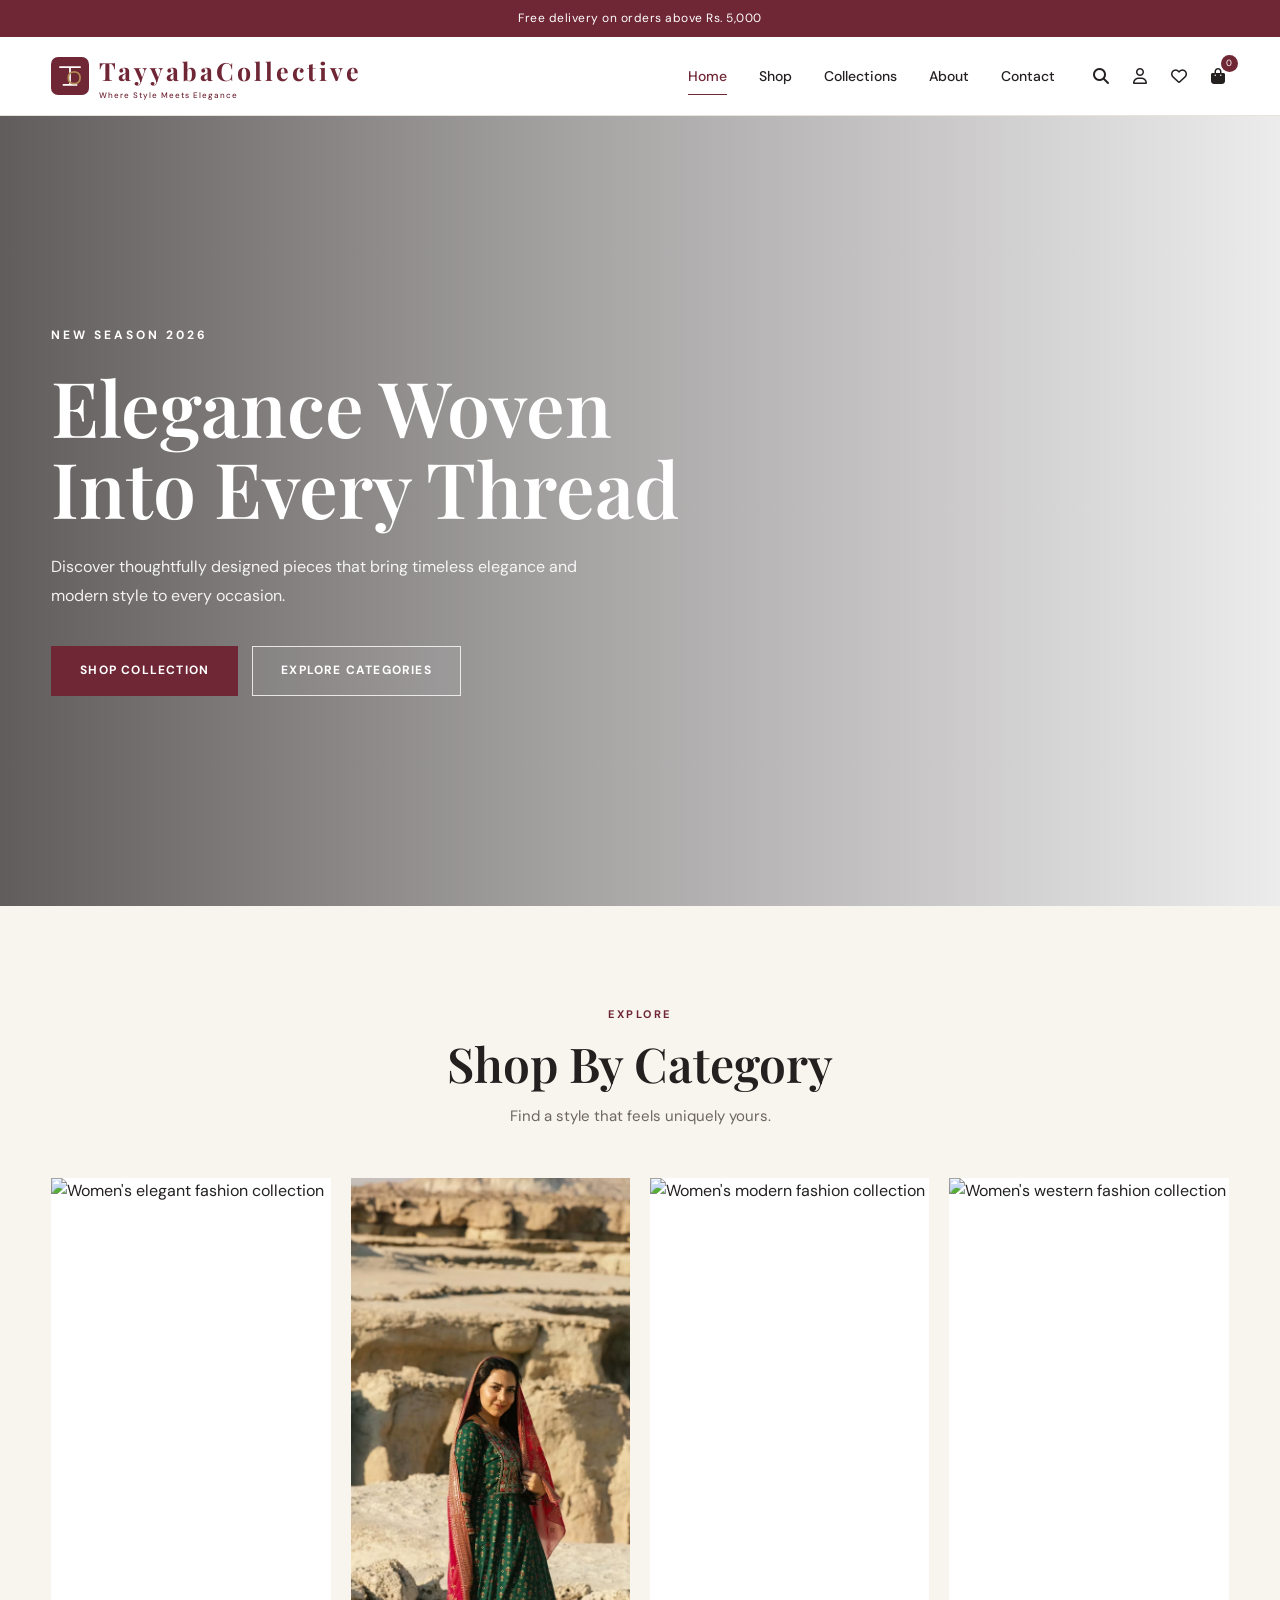
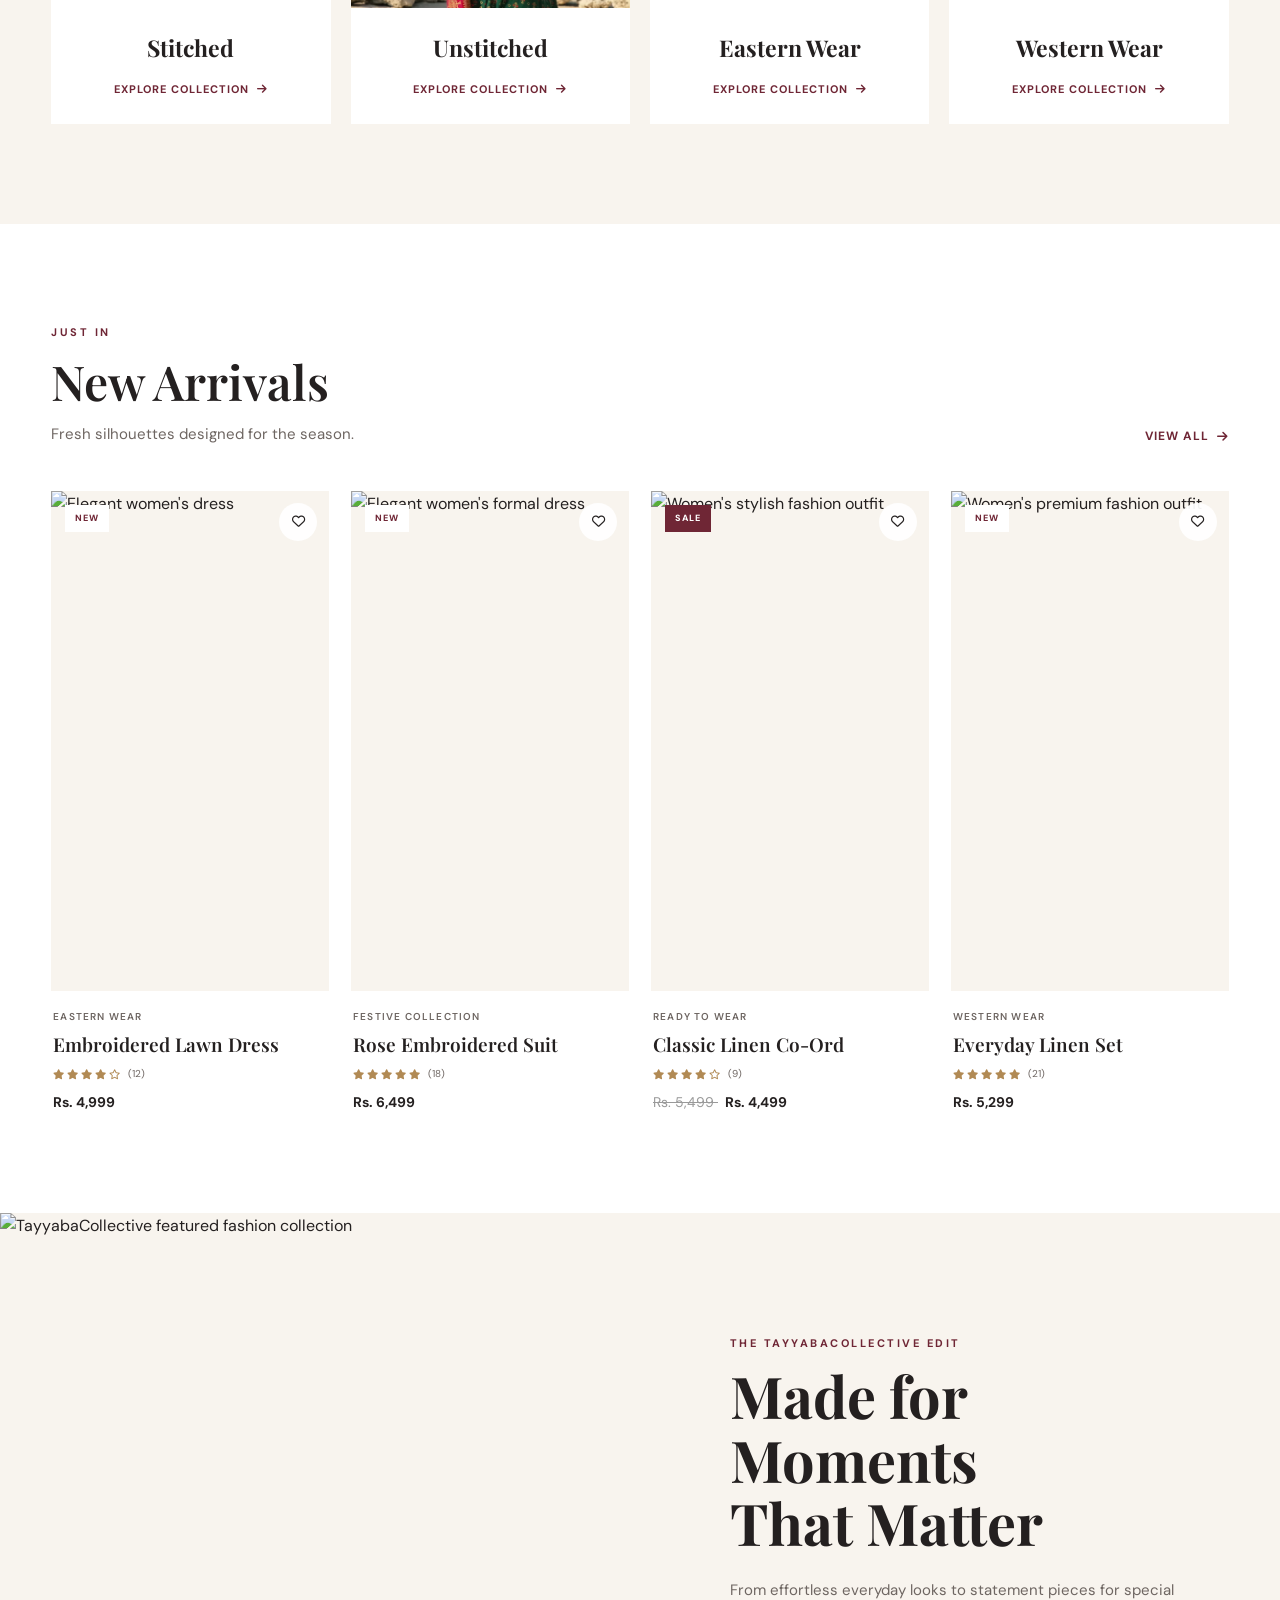
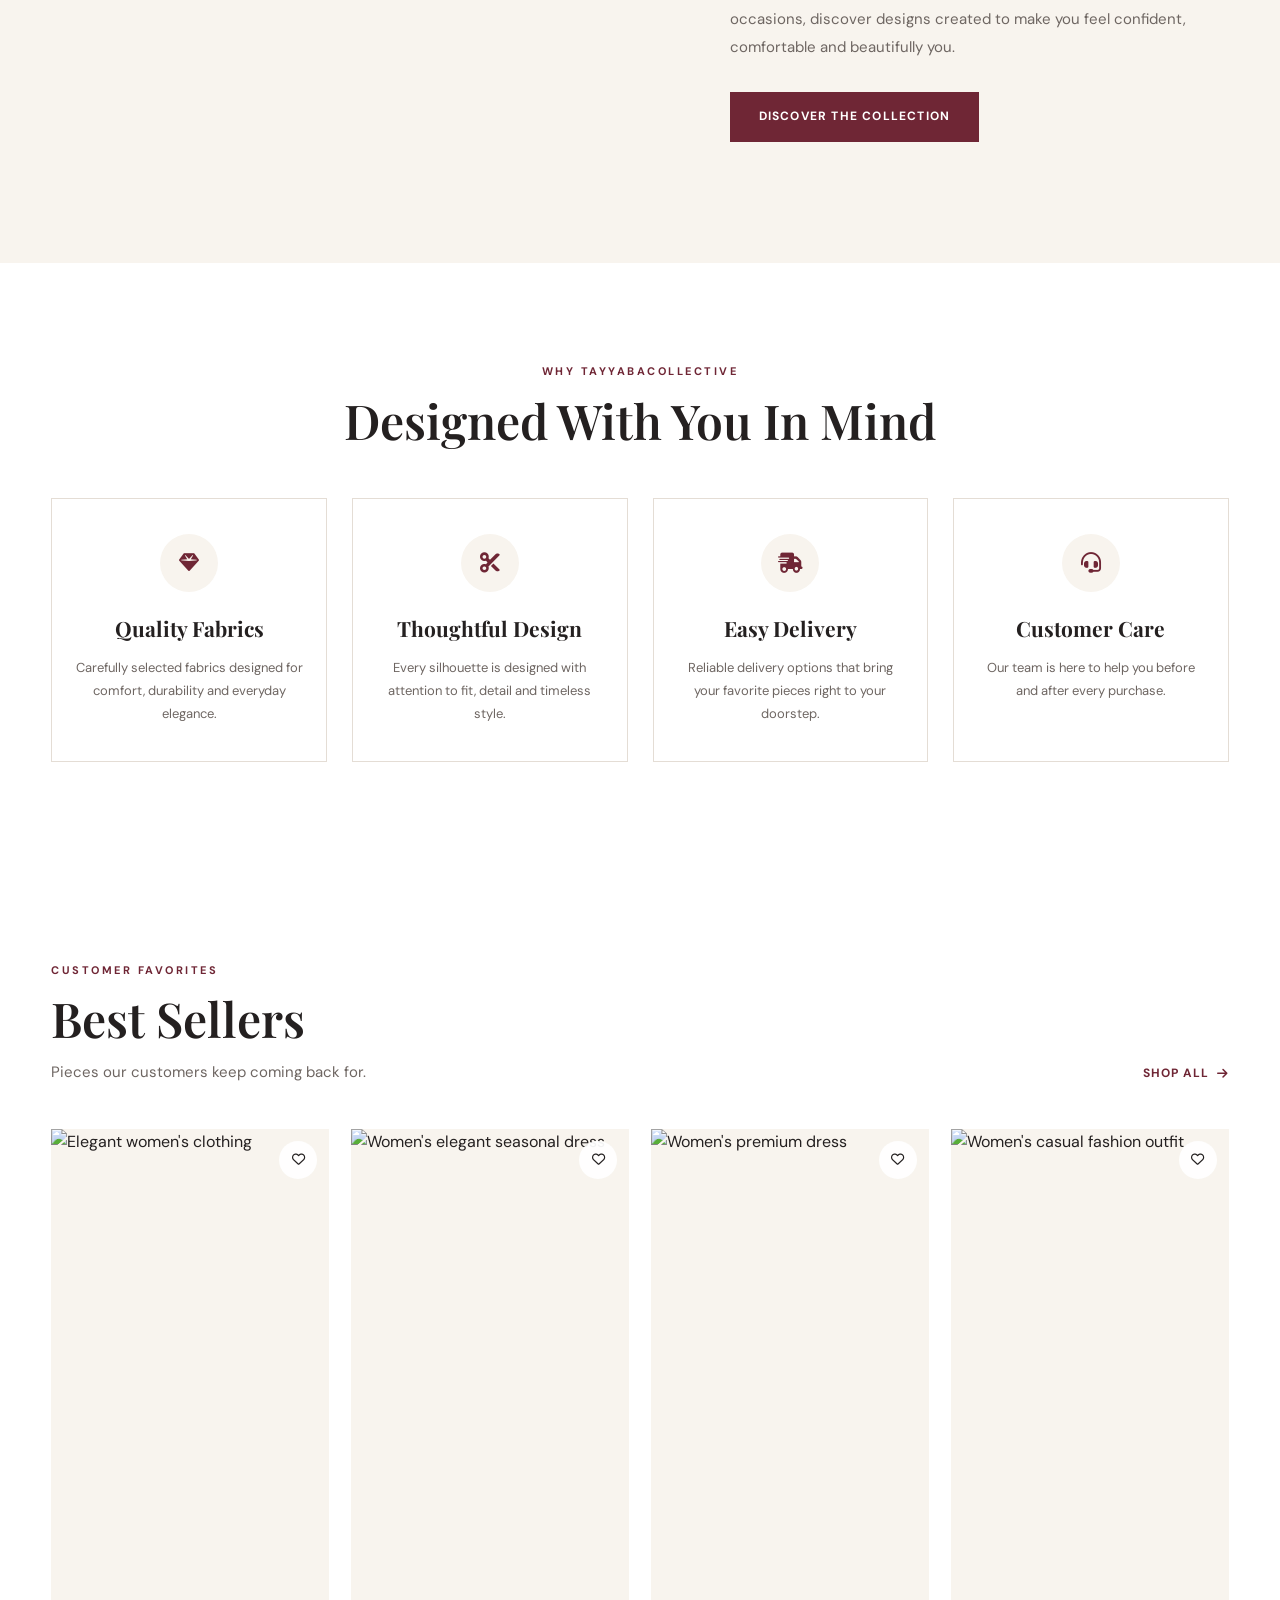
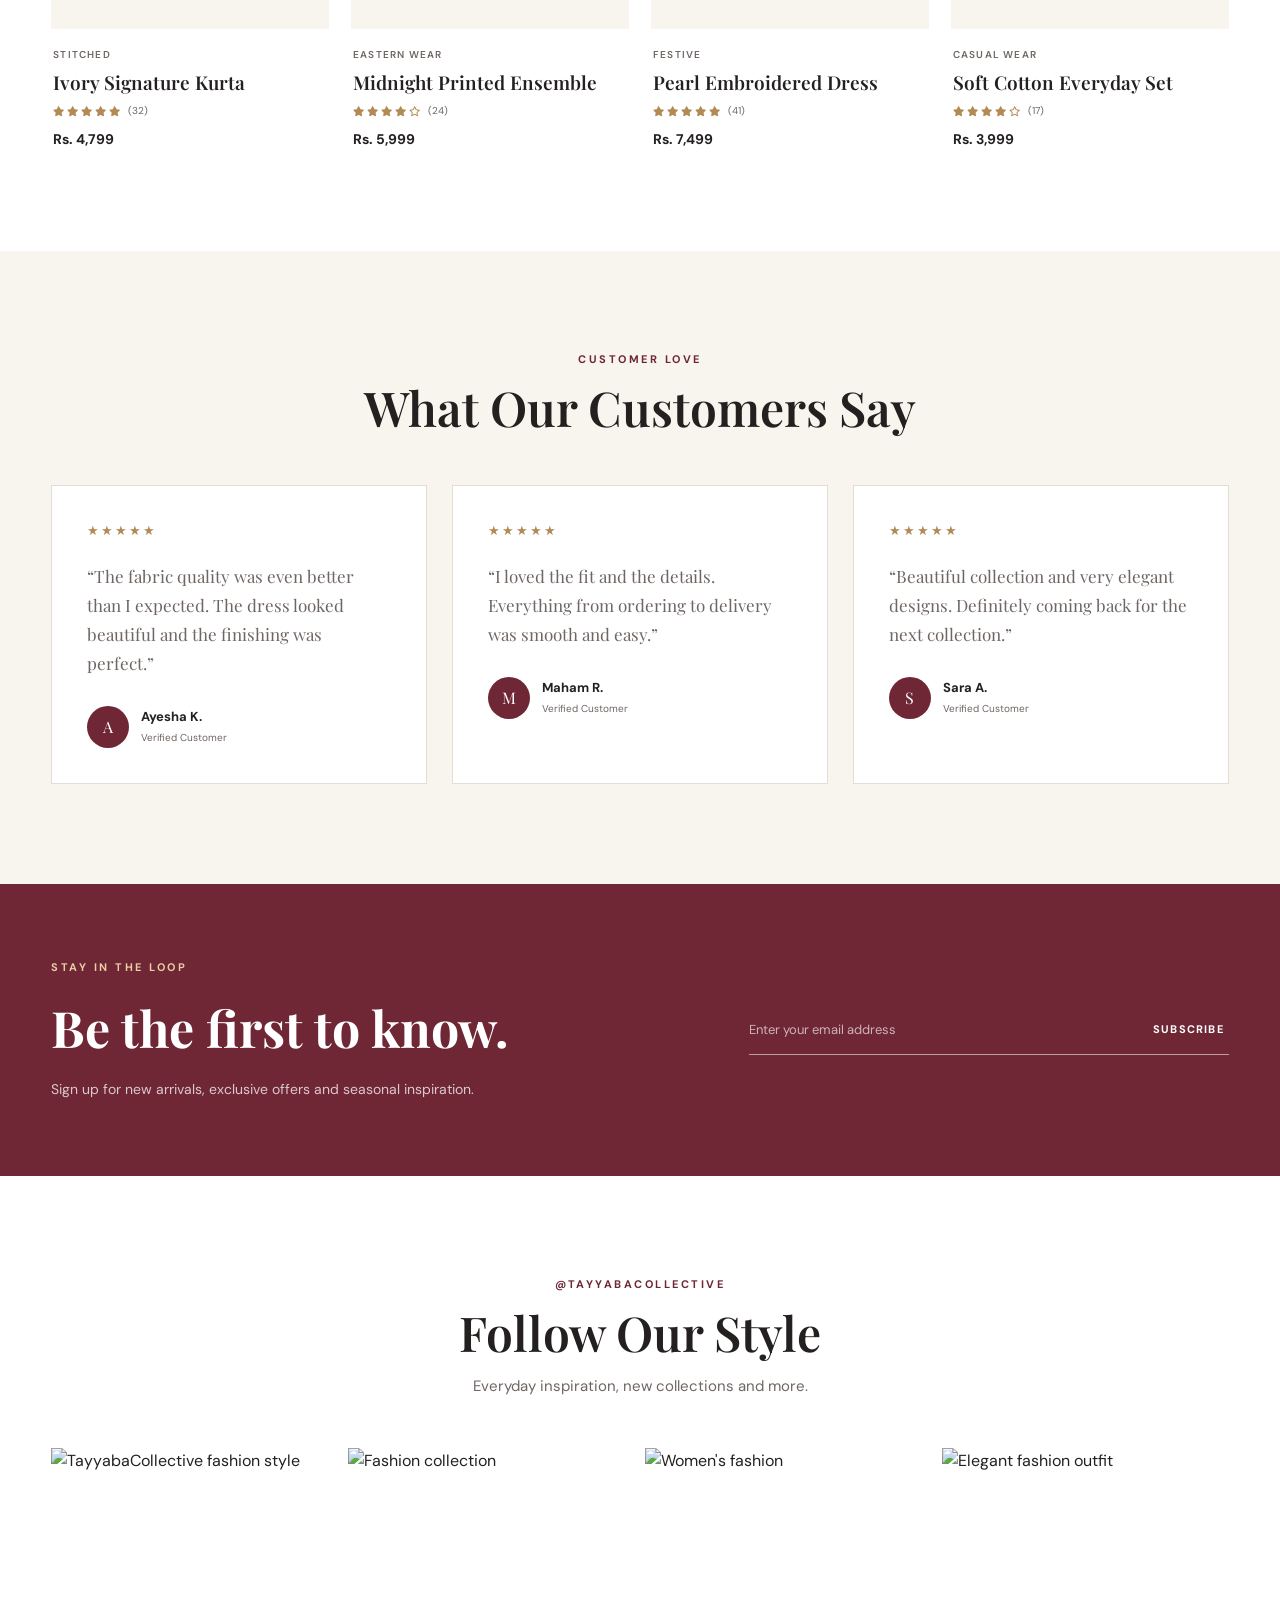
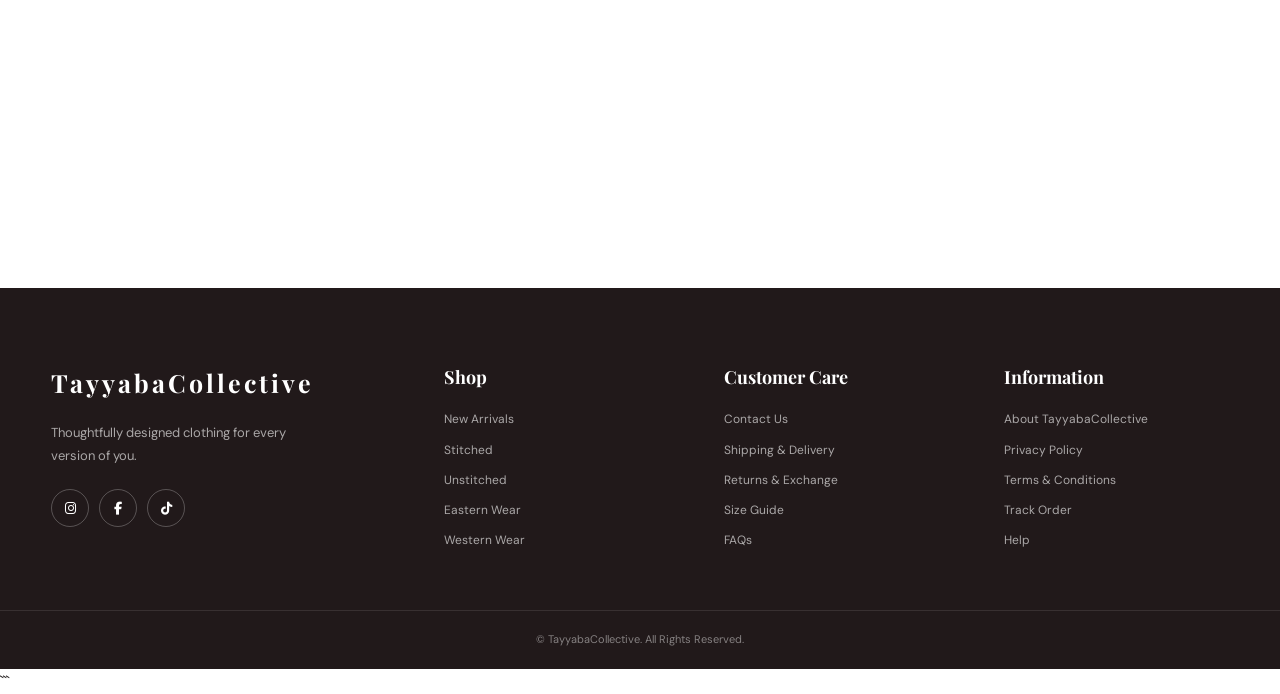
==== commit d77af5e6: "footer change" ====
--- a/index.html
+++ b/index.html
@@ -1312,9 +1312,7 @@
                 © <span id="year"></span> TayyabaCollective.
                 All Rights Reserved.
             </p>
-            <p>
-          Developed by Gopang IT Solution
-        </p>
+           
 
         </div>
 
